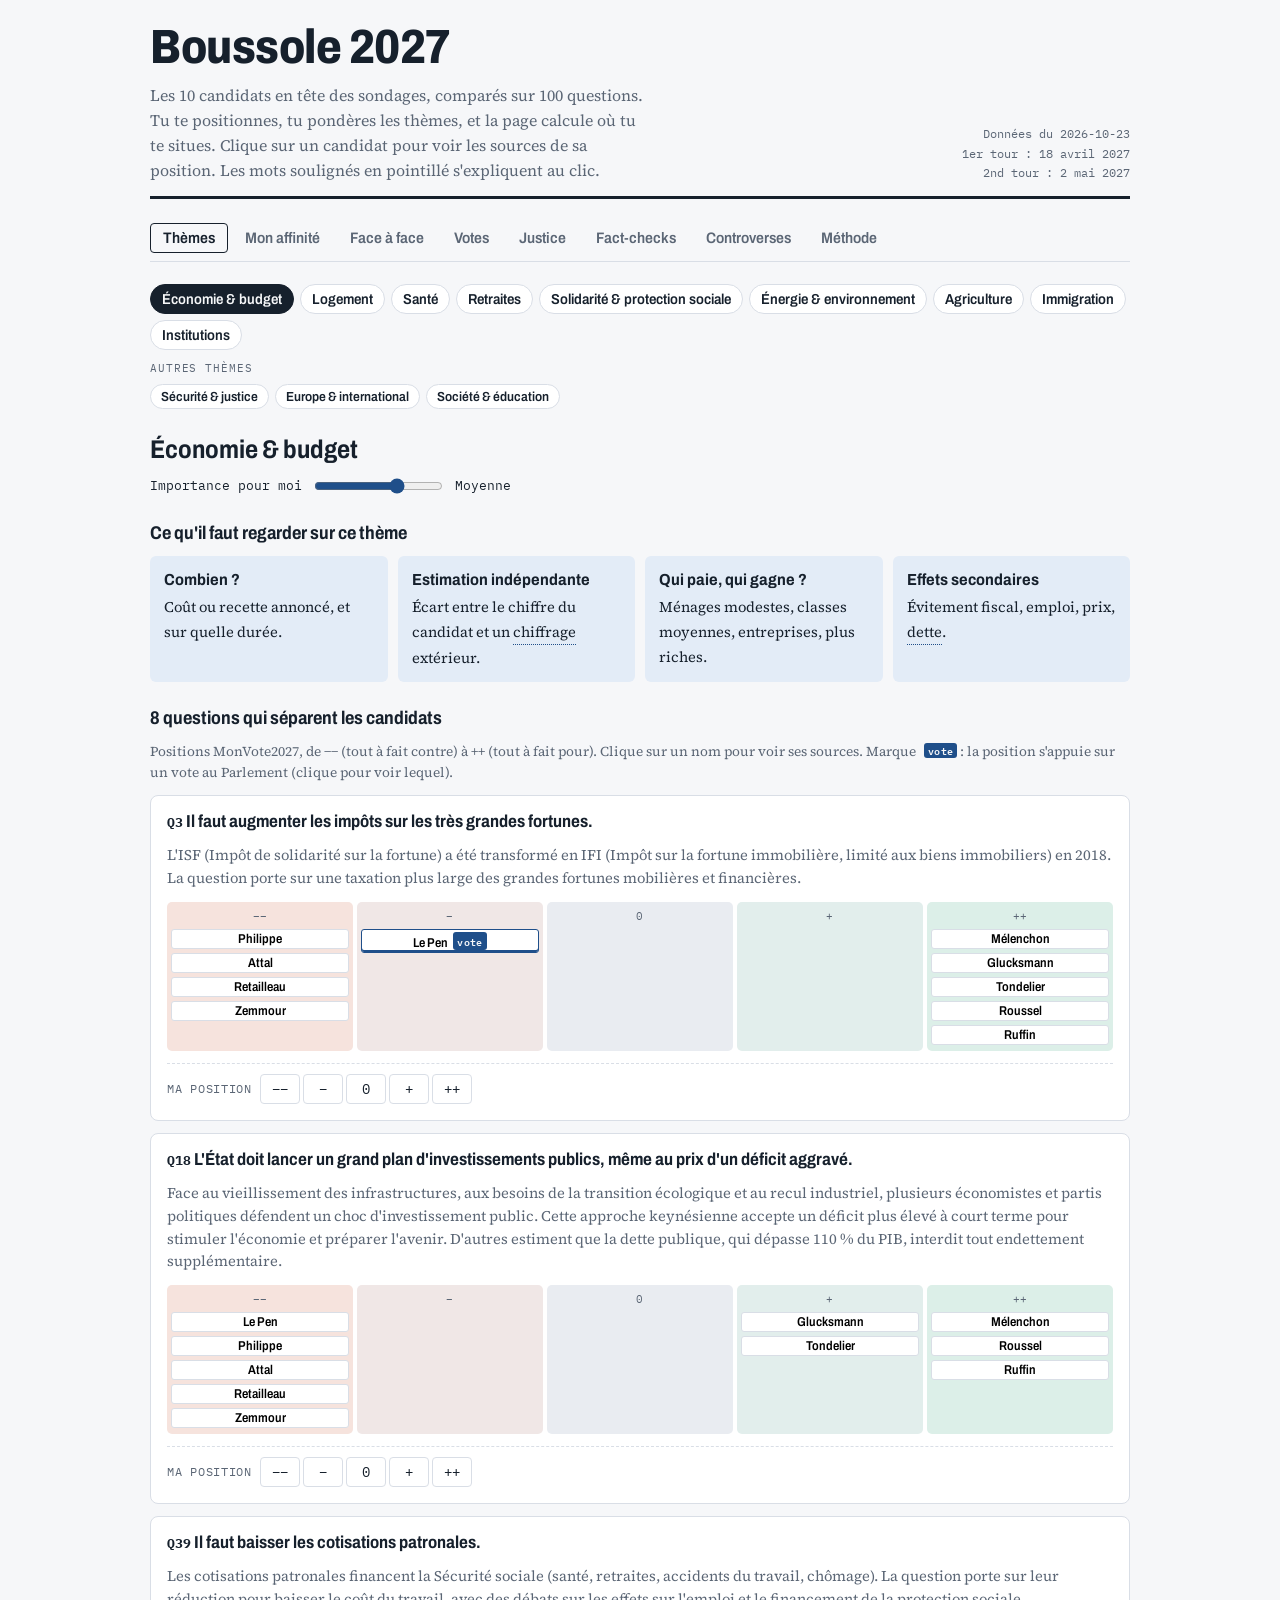
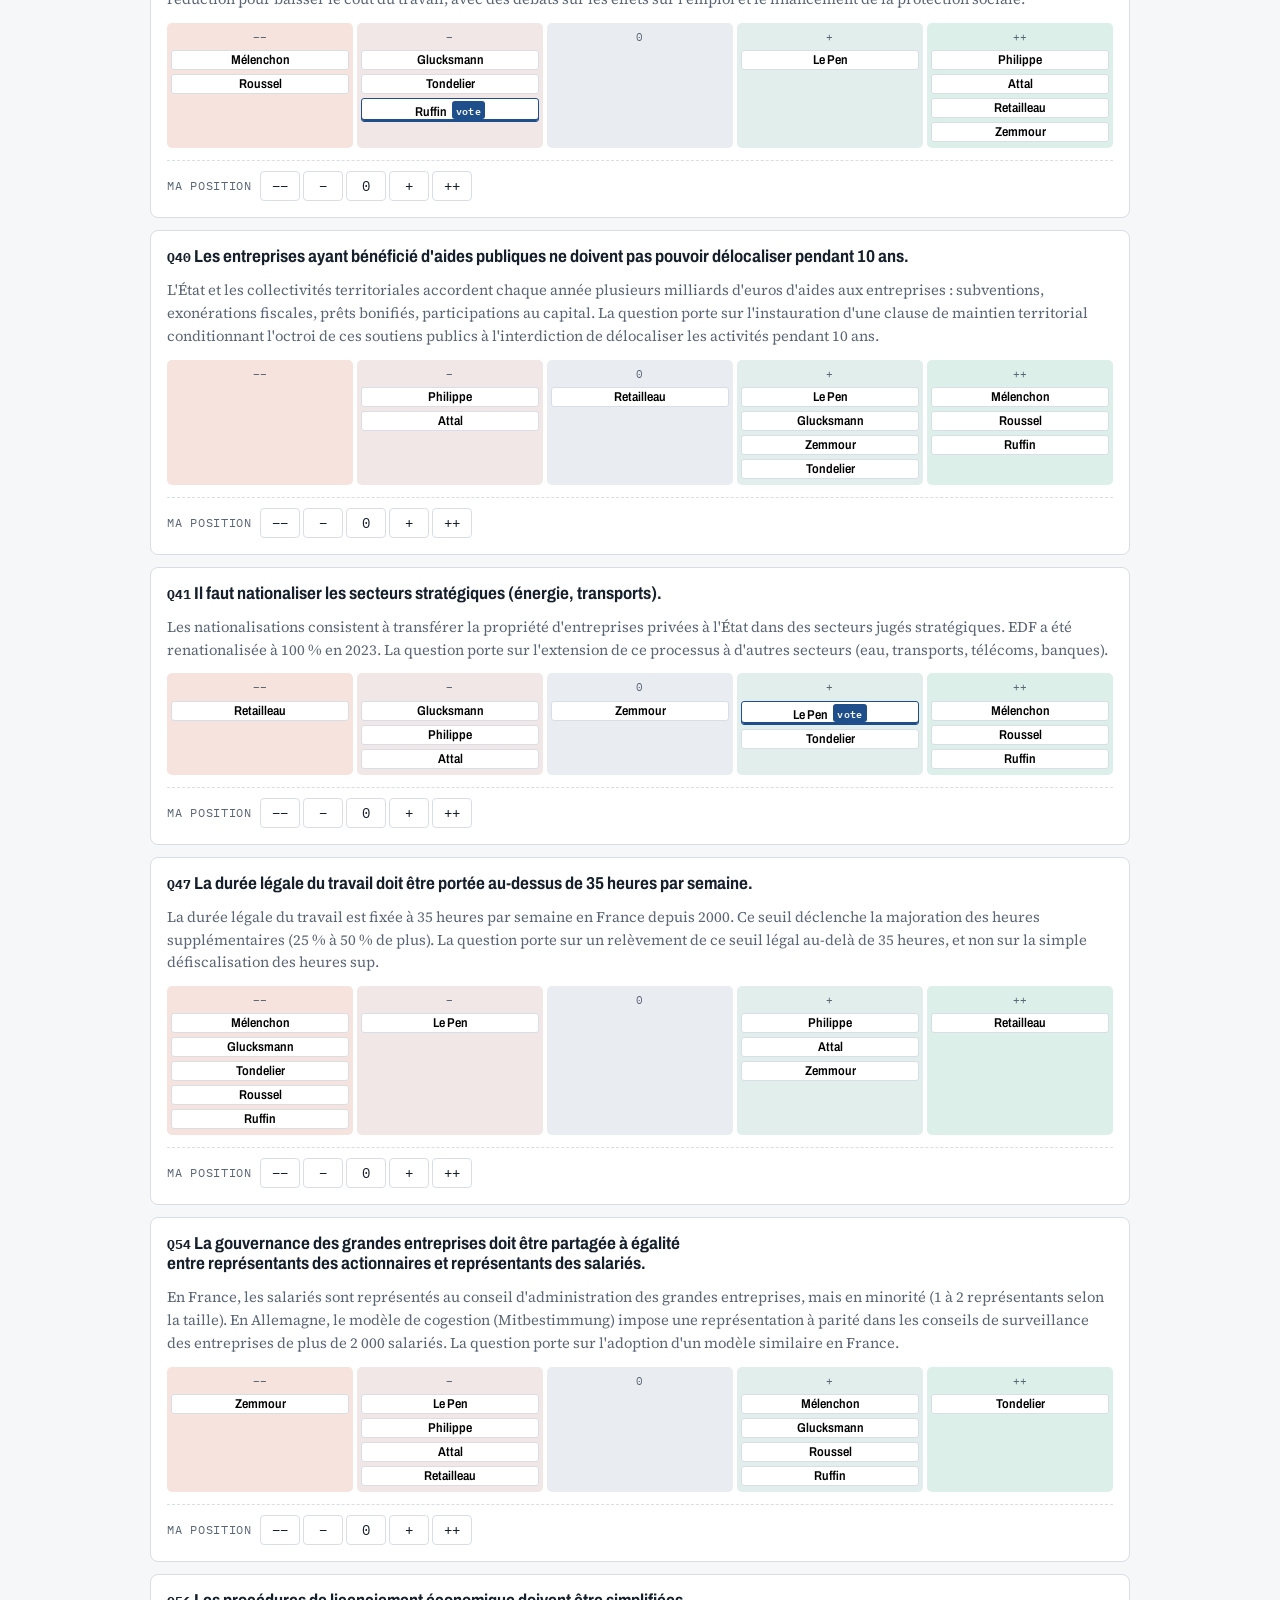
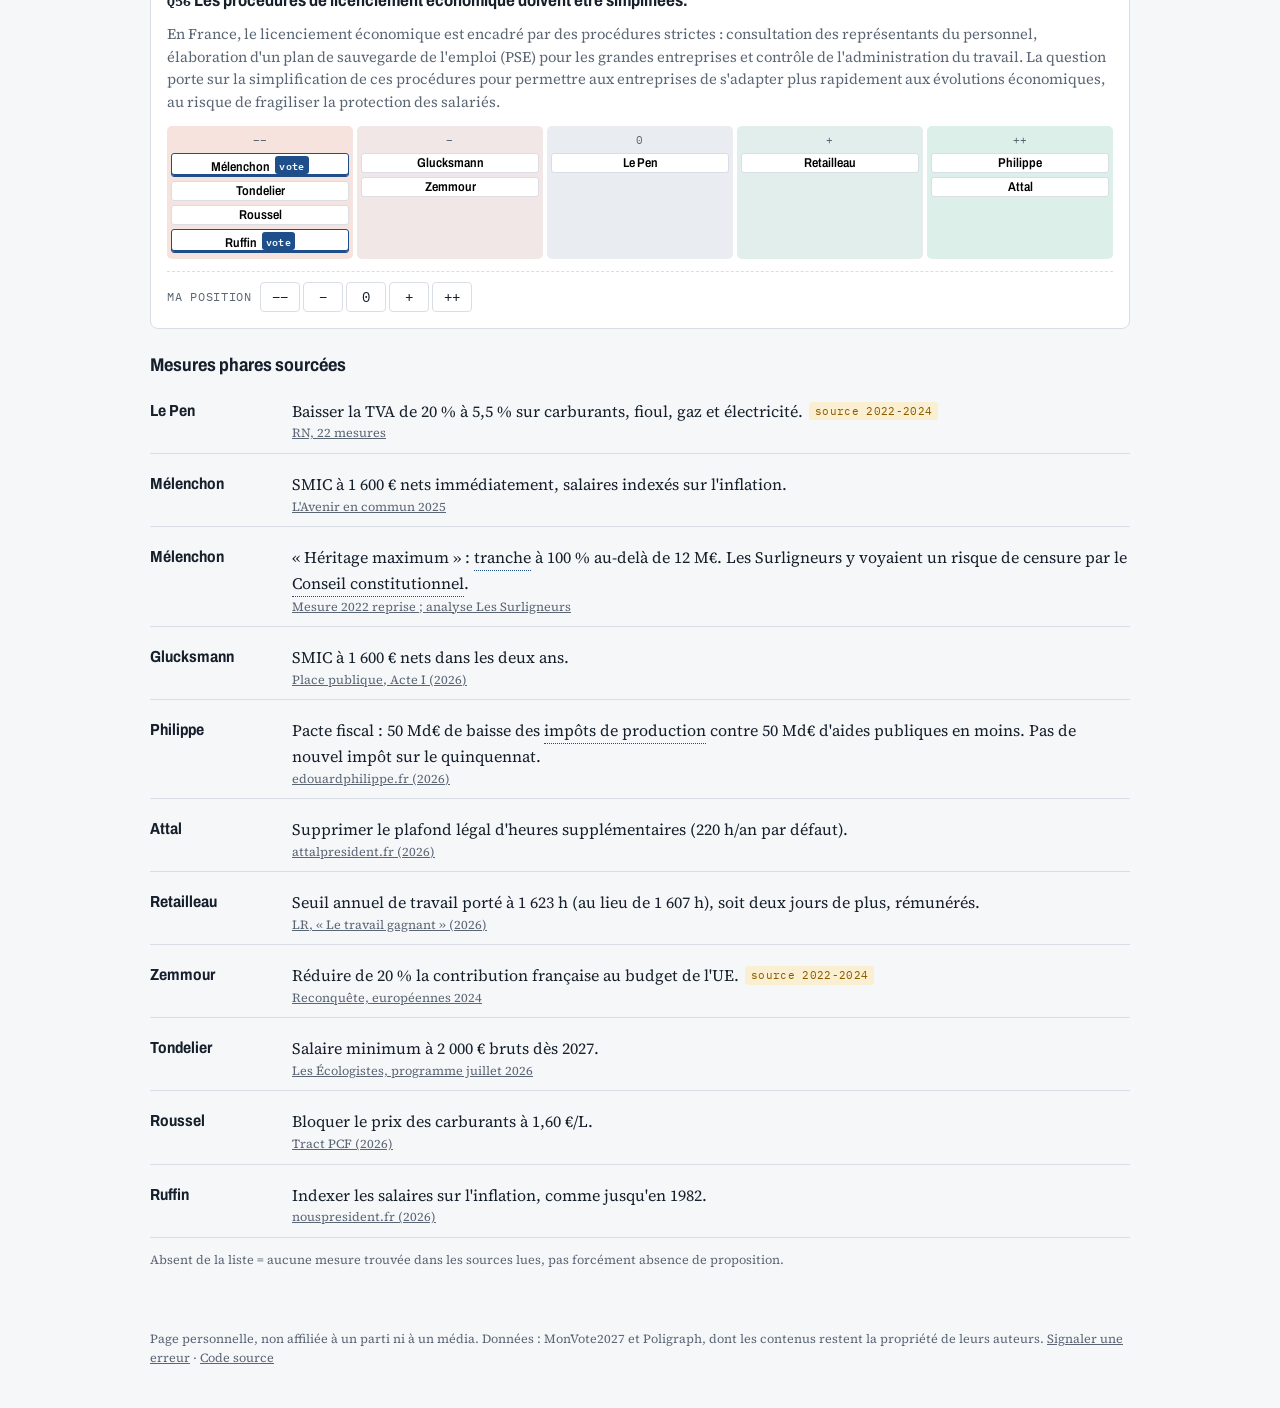
==== docs/index.html @ 997fab90 "Justice : toutes les fiches candidats fermées à l'ouverture" ====
<!doctype html>
<html lang="fr">
<head>
<meta charset="utf-8">
<meta name="viewport" content="width=device-width, initial-scale=1, viewport-fit=cover">
<meta name="robots" content="noindex, nofollow">
<meta name="description" content="Comparateur personnel de la présidentielle 2027 : positions sourcées, votes, affaires et fact-checks.">
<style>
:root{color-scheme:light;padding-top:env(safe-area-inset-top,0px);padding-bottom:env(safe-area-inset-bottom,0px)}
body{margin:0;font:14px/1.5 system-ui,-apple-system,"Segoe UI",Roboto,sans-serif}
img{max-width:100%}
[hidden]{display:none!important}
</style>
<title>Boussole 2027</title>
<link rel="preconnect" href="https://fonts.googleapis.com">
<link rel="stylesheet" href="https://fonts.googleapis.com/css2?family=Archivo:wdth,wght@75..100,500..800&family=Source+Serif+4:opsz,wght@8..60,400;8..60,600&family=IBM+Plex+Mono:wght@400;500&display=swap">
<style>
/* Layout: registre civique — une colonne de lecture, onglets en tête, chaque question est une ligne de vote à 5 cases (−− à ++) */
:root{
  --bg:#f6f7f9; --surface:#ffffff; --ink:#16202c; --muted:#5b6675; --line:#d9dee6;
  --accent:#1f4f8a; --accent-soft:#e3ecf7;
  --neg:#a8432f; --neg-soft:#f6e3dd; --pos:#2c6e5a; --pos-soft:#dcefe8; --mid:#e9ecf1;
  --warn:#8a5a00; --warn-soft:#fbefd2;
  --f-display:"Archivo","Arial Narrow",system-ui,sans-serif;
  --f-body:"Source Serif 4",Georgia,serif;
  --f-mono:"IBM Plex Mono",ui-monospace,Menlo,monospace;
}
@media (prefers-color-scheme: dark){:root:not([data-theme="light"]){
  --bg:#0f141b; --surface:#171e28; --ink:#e7ecf2; --muted:#9aa6b5; --line:#2a3442;
  --accent:#7fb0ec; --accent-soft:#1c2c42;
  --neg:#e08a74; --neg-soft:#3a221c; --pos:#7cc7ad; --pos-soft:#17302a; --mid:#222b37;
  --warn:#e5b65a; --warn-soft:#352a12; color-scheme:dark}}
:root[data-theme="dark"]{
  --bg:#0f141b; --surface:#171e28; --ink:#e7ecf2; --muted:#9aa6b5; --line:#2a3442;
  --accent:#7fb0ec; --accent-soft:#1c2c42;
  --neg:#e08a74; --neg-soft:#3a221c; --pos:#7cc7ad; --pos-soft:#17302a; --mid:#222b37;
  --warn:#e5b65a; --warn-soft:#352a12; color-scheme:dark}
body{background:var(--bg);color:var(--ink);font-family:var(--f-body);font-size:16px;line-height:1.55}
.wrap{max-width:980px;margin:0 auto;padding-left:max(16px,env(safe-area-inset-left,0px));padding-right:max(16px,env(safe-area-inset-right,0px));padding-block:20px 60px}
h1,h2,h3,h4{font-family:var(--f-display);font-stretch:85%;text-wrap:balance;margin:0;line-height:1.15}
h1{font-size:clamp(2rem,6vw,3rem);font-weight:800;letter-spacing:-.01em}
h2{font-size:1.6rem;font-weight:700}
h3{font-size:1.15rem;font-weight:700}
p{margin:0}
.mono{font-family:var(--f-mono);font-size:.82rem}
.lede{color:var(--muted);max-width:62ch;margin-top:8px}
header.top{display:flex;flex-wrap:wrap;justify-content:space-between;gap:16px;align-items:end;border-bottom:3px solid var(--ink);padding-bottom:14px}
.stamp{font-family:var(--f-mono);font-size:.78rem;color:var(--muted);text-align:right}
nav.tabs{display:flex;gap:4px;flex-wrap:wrap;margin:16px 0 22px;position:sticky;top:env(safe-area-inset-top,0px);background:var(--bg);padding-block:8px;z-index:5;border-bottom:1px solid var(--line)}
body::before{content:"";position:fixed;inset:0 0 auto;height:env(safe-area-inset-top,0px);z-index:10;background:var(--bg)}
nav.tabs button{font-family:var(--f-display);font-stretch:90%;font-weight:600;font-size:.95rem;border:1px solid transparent;background:none;color:var(--muted);padding:6px 12px;border-radius:4px;cursor:pointer}
nav.tabs button[aria-selected="true"]{color:var(--ink);border-color:var(--ink)}
button:focus-visible,.term:focus-visible{outline:2px solid var(--accent);outline-offset:2px}
.chips{display:flex;flex-wrap:wrap;gap:6px}
.chip{font-family:var(--f-display);font-stretch:90%;font-weight:600;font-size:.9rem;border:1px solid var(--line);background:var(--surface);color:var(--ink);padding:6px 11px;border-radius:999px;cursor:pointer}
.chip[aria-pressed="true"]{background:var(--ink);color:var(--bg);border-color:var(--ink)}
section.view{display:grid;gap:26px}
.block{display:grid;gap:12px}
.lookfor{display:grid;grid-template-columns:repeat(auto-fit,minmax(200px,1fr));gap:10px}
.lookfor div{background:var(--accent-soft);padding:12px 14px;border-radius:6px}
.lookfor b{font-family:var(--f-display);font-stretch:90%;display:block;margin-bottom:2px}
.lookfor span{font-size:.92rem;color:var(--ink)}
.q{background:var(--surface);border:1px solid var(--line);border-radius:8px;padding:16px;display:grid;gap:12px}
.q h4{font-size:1.08rem;font-weight:700}
.q .ctx{font-size:.92rem;color:var(--muted)}
.scale{display:grid;grid-template-columns:repeat(5,minmax(0,1fr));gap:4px}
.col{display:grid;align-content:start;gap:4px;padding:6px 4px;border-radius:5px;min-height:40px}
.col.c-2{background:var(--neg-soft)}.col.c-1{background:color-mix(in srgb,var(--neg-soft) 55%,var(--mid))}
.col.c0{background:var(--mid)}.col.c1{background:color-mix(in srgb,var(--pos-soft) 55%,var(--mid))}.col.c2{background:var(--pos-soft)}
.col .lab{font-family:var(--f-mono);font-size:.7rem;color:var(--muted);text-align:center;letter-spacing:.04em}
.cand{font-family:var(--f-display);font-stretch:85%;font-weight:600;font-size:.8rem;background:var(--surface);border:1px solid var(--line);border-radius:3px;padding:2px 4px;text-align:center;overflow-wrap:anywhere}
.mine{display:flex;flex-wrap:wrap;align-items:center;gap:8px;border-top:1px dashed var(--line);padding-top:10px}
.mine .lbl{font-family:var(--f-mono);font-size:.75rem;color:var(--muted);text-transform:uppercase;letter-spacing:.06em}
.vote{display:flex;gap:3px}
.vote button{font-family:var(--f-mono);font-size:.85rem;min-width:40px;padding:5px 6px;border:1px solid var(--line);background:var(--surface);color:var(--ink);border-radius:4px;cursor:pointer}
.vote button[aria-pressed="true"]{background:var(--accent);color:var(--bg);border-color:var(--accent)}
.src{font-size:.78rem;color:var(--muted)}
.src a{color:var(--muted)}
a{color:var(--accent)}
.measures{display:grid;gap:8px}
.m{display:grid;grid-template-columns:minmax(0,130px) minmax(0,1fr);gap:12px;padding:10px 0;border-bottom:1px solid var(--line)}
.m .who{font-family:var(--f-display);font-stretch:85%;font-weight:700}
.m .what{min-width:0}
.tag{display:inline-block;font-family:var(--f-mono);font-size:.68rem;padding:1px 6px;border-radius:3px;margin-left:6px;vertical-align:2px;letter-spacing:.03em}
.tag.old{background:var(--warn-soft);color:var(--warn)}
.tag.thin{background:var(--neg-soft);color:var(--neg)}
.tag.ok{background:var(--pos-soft);color:var(--pos)}
.na{color:var(--muted);font-style:italic}
.weight{display:flex;align-items:center;gap:10px;flex-wrap:wrap}
.weight input{accent-color:var(--accent)}
.term{font:inherit;color:inherit;background:none;border:0;padding:0;border-bottom:1.5px dotted var(--accent);cursor:help}
.note{background:var(--warn-soft);border-left:3px solid var(--warn);padding:10px 14px;border-radius:0 6px 6px 0;font-size:.94rem}
.card{background:var(--surface);border:1px solid var(--line);border-radius:8px;padding:16px;display:grid;gap:10px}
.levels{display:grid;gap:10px}
.lvl{display:grid;grid-template-columns:minmax(0,150px) minmax(0,1fr);gap:12px;align-items:start}
.lvl .badge{font-family:var(--f-mono);font-size:.72rem;padding:4px 8px;border-radius:4px;text-transform:uppercase;letter-spacing:.05em}
.b-fait{background:var(--pos-soft);color:var(--pos)}.b-alleg{background:var(--warn-soft);color:var(--warn)}.b-q{background:var(--neg-soft);color:var(--neg)}
table{border-collapse:collapse;width:100%;font-size:.92rem}
.tbl{overflow-x:auto}
th,td{text-align:left;padding:7px 10px;border-bottom:1px solid var(--line);vertical-align:top}
th{font-family:var(--f-display);font-stretch:90%;font-weight:700}
td.n{font-family:var(--f-mono);font-variant-numeric:tabular-nums}
.bars{display:grid;gap:8px}
.bar{display:grid;grid-template-columns:minmax(0,110px) minmax(0,1fr) 52px;gap:10px;align-items:center}
.bar .track{height:14px;background:var(--mid);border-radius:3px;overflow:hidden}
.bar .fill{height:100%;background:var(--accent)}
.bar .v{font-family:var(--f-mono);font-variant-numeric:tabular-nums;text-align:right}
textarea{width:100%;min-height:80px;font-family:var(--f-mono);font-size:.78rem;background:var(--surface);color:var(--ink);border:1px solid var(--line);border-radius:6px;padding:8px;box-sizing:border-box}
.btn{font-family:var(--f-display);font-stretch:90%;font-weight:600;background:var(--ink);color:var(--bg);border:0;padding:8px 14px;border-radius:5px;cursor:pointer}
.btn.ghost{background:none;color:var(--ink);border:1px solid var(--line)}
#pop{position:fixed;z-index:20;left:max(16px,env(safe-area-inset-left,0px));right:max(16px,env(safe-area-inset-right,0px));bottom:calc(16px + env(safe-area-inset-bottom,0px));max-width:560px;margin:0 auto;background:var(--surface);border:1px solid var(--ink);border-radius:10px;padding:16px 18px;box-shadow:0 10px 30px rgba(0,0,0,.18)}
#pop h4{font-size:1.1rem;margin-bottom:6px}
#pop .why{margin-top:8px;font-size:.92rem;color:var(--muted)}
#pop .x{position:absolute;top:8px;right:10px;background:none;border:0;font-size:1.3rem;color:var(--muted);cursor:pointer}
.legend{display:flex;flex-wrap:wrap;gap:12px;font-size:.85rem;color:var(--muted)}
@media (max-width:560px){.m,.lvl{grid-template-columns:1fr;gap:4px}.cand{font-size:.72rem}.vote button{min-width:34px}}
@media (prefers-reduced-motion:reduce){*{transition:none!important}}
</style>
<style>
.cand{cursor:pointer}
.cand.voted{border-color:var(--accent);box-shadow:inset 0 -2px 0 var(--accent)}
.cand[aria-pressed="true"]{background:var(--ink);color:var(--bg);border-color:var(--ink)}
.srcpanel{border-top:1px solid var(--line);padding-top:10px;display:grid;gap:10px}
.srcpanel h5{font-family:var(--f-display);font-stretch:90%;font-size:1rem;margin:0}
.srcitem{display:grid;gap:3px;font-size:.92rem}
.srcitem .meta{font-family:var(--f-mono);font-size:.72rem;color:var(--muted)}
.srcitem .cit{color:var(--ink)}
.badge-type{font-family:var(--f-mono);font-size:.68rem;padding:1px 6px;border-radius:3px;background:var(--mid);color:var(--ink);margin-right:6px}
.badge-type.vote{background:var(--accent);color:var(--bg)}
.chips.sub{margin-top:-6px}
.chips.sub .chip{font-size:.8rem;padding:4px 9px}
.sep{color:var(--muted);font-family:var(--f-mono);font-size:.72rem;align-self:center;padding:0 4px;text-transform:uppercase;letter-spacing:.06em}
.aff{display:grid;gap:6px;padding:12px 0;border-bottom:1px solid var(--line)}
.aff .row{display:flex;flex-wrap:wrap;gap:6px;align-items:center}
.st{font-family:var(--f-mono);font-size:.7rem;padding:2px 7px;border-radius:3px;text-transform:uppercase;letter-spacing:.04em}
.st.def{background:var(--neg-soft);color:var(--neg)}.st.nondef{background:var(--warn-soft);color:var(--warn)}
.st.cours{background:var(--mid);color:var(--ink)}.st.relaxe{background:var(--pos-soft);color:var(--pos)}
.fam{font-family:var(--f-mono);font-size:.7rem;color:var(--muted)}
.ccard{background:var(--surface);border:1px solid var(--line);border-radius:8px;padding:14px 16px}
.ccard>summary{cursor:pointer;display:flex;flex-wrap:wrap;justify-content:space-between;gap:8px;align-items:baseline;list-style:none}
.ccard>summary::-webkit-details-marker{display:none}
.ccard>summary h3{font-size:1.1rem}
.counts{font-family:var(--f-mono);font-size:.75rem;color:var(--muted)}
.stack{display:flex;height:16px;border-radius:3px;overflow:hidden;background:var(--mid)}
.stack span{height:100%}
.v-TRUE{background:var(--pos)}.v-MOSTLY_TRUE{background:color-mix(in srgb,var(--pos) 55%,var(--surface))}
.v-HALF_TRUE{background:var(--line)}.v-MISLEADING,.v-OUT_OF_CONTEXT{background:var(--warn)}
.v-MOSTLY_FALSE{background:color-mix(in srgb,var(--neg) 55%,var(--surface))}.v-FALSE{background:var(--neg)}
.v-UNVERIFIABLE{background:repeating-linear-gradient(45deg,var(--mid),var(--mid) 3px,var(--line) 3px,var(--line) 6px)}
.fcrow{display:grid;grid-template-columns:minmax(0,110px) minmax(0,1fr) 40px;gap:10px;align-items:center}
.sw{display:inline-block;width:10px;height:10px;border-radius:2px;margin-right:4px;vertical-align:-1px}
.fclist{display:grid;gap:6px;font-size:.9rem}
select{font:inherit;background:var(--surface);color:var(--ink);border:1px solid var(--line);border-radius:5px;padding:5px 8px}
.loading{color:var(--muted);font-family:var(--f-mono);font-size:.85rem}
.vrow{display:grid;grid-template-columns:minmax(0,1fr);gap:4px;padding:10px 0;border-bottom:1px solid var(--line)}
.posb{font-family:var(--f-mono);font-size:.72rem;padding:1px 6px;border-radius:3px}
.posb.p2,.posb.p1{background:var(--pos-soft);color:var(--pos)}.posb.p0{background:var(--mid);color:var(--ink)}
.posb.m1,.posb.m2{background:var(--neg-soft);color:var(--neg)}
.themepick{display:grid;gap:10px}
.chipgrp{display:grid;gap:6px}
.grplab{font-family:var(--f-mono);font-size:.7rem;color:var(--muted);text-transform:uppercase;letter-spacing:.08em}
.chipgrp .chip{font-size:.82rem;padding:4px 10px}
.filters{display:flex;flex-wrap:wrap;gap:10px 14px;align-items:end}
.fctl{display:grid;gap:4px;min-width:0}
.fctl select{max-width:100%}
.seg{display:inline-flex;border:1px solid var(--line);border-radius:6px;overflow:hidden}
.seg button{font-family:var(--f-display);font-stretch:90%;font-weight:600;font-size:.85rem;border:0;background:var(--surface);color:var(--muted);padding:6px 11px;cursor:pointer}
.seg button+button{border-left:1px solid var(--line)}
.seg button[aria-pressed="true"]{background:var(--ink);color:var(--bg)}
.rowbtn{all:unset;box-sizing:border-box;cursor:pointer;border-radius:4px;padding:3px 4px;width:100%}
.rowbtn.fcrow{display:grid;grid-template-columns:minmax(0,110px) minmax(0,1fr) 40px;gap:10px;align-items:center}
.rowbtn:hover{background:var(--mid)}
.rowbtn[aria-pressed="true"]{background:var(--accent-soft);outline:1px solid var(--accent)}
.rowbtn:focus-visible{outline:2px solid var(--accent)}
.fcrow.few{opacity:.45}
.vk-pour{background:var(--pos)}.vk-neutre{background:var(--line)}.vk-contre{background:var(--neg)}
.vf-vrai{background:var(--pos)}.vf-nuance{background:var(--warn)}.vf-faux{background:var(--neg)}
.vf-inv{background:repeating-linear-gradient(45deg,var(--mid),var(--mid) 3px,var(--line) 3px,var(--line) 6px)}
.legbtn{all:unset;cursor:pointer;padding:2px 6px;border-radius:4px;font-size:.85rem;color:var(--muted)}
.legbtn[aria-pressed="true"]{background:var(--accent-soft);color:var(--ink);outline:1px solid var(--accent)}
.legbtn:focus-visible{outline:2px solid var(--accent)}
.cand.faded{opacity:.4;cursor:default}
span.cand{cursor:default}
.ychart{display:flex;align-items:stretch;gap:4px;height:150px;padding-top:16px;border-bottom:1px solid var(--line);overflow-x:auto}
.ycol{all:unset;position:relative;flex:1 0 26px;display:flex;flex-direction:column;justify-content:flex-end;cursor:pointer;padding-bottom:18px}
.ycol:focus-visible{outline:2px solid var(--accent)}
.ybar{display:flex;flex-direction:column-reverse;border-radius:3px 3px 0 0;overflow:hidden;min-height:0}
.ybar span{display:block;min-height:2px}
.ycol[aria-pressed="true"] .ybar{outline:2px solid var(--accent);outline-offset:1px}
.ylab{position:absolute;bottom:0;left:0;right:0;text-align:center;font-family:var(--f-mono);font-size:.68rem;color:var(--muted)}
.yn{text-align:center;font-family:var(--f-mono);font-size:.66rem;color:var(--muted);line-height:1.2;min-height:1.2em}
ul.lim{margin:0;padding-left:18px;display:grid;gap:6px}
details>summary.src{cursor:pointer;margin-top:4px}
.stackv{display:grid;gap:26px}
#votes-ep{border-top:3px solid var(--ink);padding-top:22px}
.eppos{display:flex;flex-wrap:wrap;gap:6px 14px;font-size:.9rem}
.eppos.small{font-size:.82rem;margin-top:6px}
.vrow .row{display:flex;flex-wrap:wrap;gap:6px;align-items:center}
.agree{font-size:1.05rem}.agree b{font-family:var(--f-display);font-size:1.5rem}
input[type="search"]{font:inherit;background:var(--surface);color:var(--ink);border:1px solid var(--line);border-radius:5px;padding:5px 8px;min-width:0;max-width:100%}
table.mx{width:auto;border-collapse:separate;border-spacing:2px;font-family:var(--f-mono);font-size:.78rem;font-variant-numeric:tabular-nums}
table.mx th{font-family:var(--f-mono);font-weight:500;font-size:.72rem;color:var(--muted);padding:4px 6px;white-space:nowrap}
table.mx td{text-align:center;min-width:40px;padding:7px 4px;border-radius:3px;border:0;color:var(--ink)}
table.mx td.mx-self{background:var(--mid);color:var(--muted)}
.sujrow .stack{min-width:4px}
.sentence{font-size:1rem;line-height:1.5}
.proof{border-left:2px solid var(--accent);padding-left:10px;display:grid;gap:3px;font-size:.88rem}
.toc{display:flex;flex-wrap:wrap;gap:6px 16px;font-family:var(--f-display);font-stretch:90%;font-weight:600}
.chip[disabled]{opacity:.4;cursor:default}
#dit-vote{border-color:var(--accent)}
#votes-an,#votes-ep,#dit-vote{scroll-margin-top:70px}
.jbars{display:grid;gap:6px;margin:10px 0}
.jbar{all:unset;box-sizing:border-box;display:grid;grid-template-columns:minmax(0,92px) minmax(0,1fr) 28px;gap:10px;align-items:center;cursor:pointer;padding:3px 4px;border-radius:4px;width:100%}
.jbar:hover{background:var(--mid)}.jbar:focus-visible{outline:2px solid var(--accent)}
.jn{font-size:.8rem;white-space:nowrap;overflow:hidden;text-overflow:ellipsis}
.jtrack{display:flex;height:22px;border-radius:3px;overflow:hidden;background:var(--mid)}
.js{display:flex;align-items:center;justify-content:center;font-family:var(--f-mono);font-size:.7rem;color:#fff;min-width:14px}
.js-def{background:var(--neg)}.js-nondef{background:var(--warn)}.js-cours{background:color-mix(in srgb,var(--ink) 45%,var(--surface))}.js-relaxe{background:var(--pos)}
.jzero{font-family:var(--f-mono);font-size:.7rem;color:var(--muted);align-self:center;padding-left:8px}
.jd{display:inline-block;width:12px;height:12px;border-radius:50%;margin:1px;vertical-align:-2px}
.jgrid{border-collapse:collapse;font-size:.82rem}
.jgrid th,.jgrid td{border-bottom:1px solid var(--line);padding:4px 6px;text-align:left}
.jgrid td{text-align:center;min-width:34px}
.jfam{font-family:var(--f-mono);font-size:.66rem;text-transform:uppercase;letter-spacing:.06em;color:var(--muted);border-left:1px solid var(--line)}
.jcat{vertical-align:bottom;font-weight:500;font-size:.74rem;line-height:1.2;max-width:84px;min-width:60px;text-align:center!important}
.jgrid tbody th,.jgrid thead th:first-child{position:sticky;left:0;background:var(--bg);z-index:1}
.linkbtn{all:unset;cursor:pointer;font-weight:600;text-decoration:underline dotted}.linkbtn:focus-visible{outline:2px solid var(--accent)}
.ccard{scroll-margin-top:12px}
.pswitch{display:flex;flex-wrap:wrap;gap:10px 14px;align-items:end;margin:4px 0}
.pbars{display:grid;gap:6px}
.pbar{all:unset;box-sizing:border-box;display:grid;grid-template-columns:minmax(0,150px) minmax(0,1fr) 44px;gap:10px;align-items:center;cursor:pointer;padding:4px;border-radius:4px;width:100%}
.pbar:hover{background:var(--mid)}.pbar:focus-visible{outline:2px solid var(--accent)}
.pn{font-weight:600;font-size:.9rem}.pn .fam{font-weight:400;display:block}
.ptrack{height:18px;background:var(--mid);border-radius:3px;overflow:hidden}.pfill{display:block;height:100%;background:var(--accent)}
#p-qui,#p-cmp{scroll-margin-top:12px}
@media (max-width:480px){.pbar{grid-template-columns:minmax(0,104px) minmax(0,1fr) 40px}}
.dhead .agree{margin:.3em 0}
.dwho{display:flex;gap:16px;flex-wrap:wrap;font-weight:600}
.dstack{display:flex;height:12px;border-radius:3px;overflow:hidden;background:var(--mid);min-width:60px}
.dhead .dstack{height:16px;margin:8px 0 6px}
.ds-opp{background:var(--neg)}.ds-ecart{background:color-mix(in srgb,var(--ink) 30%,var(--surface))}.ds-acc{background:var(--pos)}
.dsw{display:inline-block;width:10px;height:10px;border-radius:2px;vertical-align:-1px;margin-right:3px}
.dcards{display:grid;gap:8px}
.dcard{background:var(--surface);border:1px solid var(--line);border-radius:8px}
.dcard>summary{list-style:none;cursor:pointer;display:grid;grid-template-columns:minmax(0,1fr) 44px;grid-template-areas:"n v" "s s" "c c";gap:6px 10px;align-items:center;padding:12px 14px}
.dcard>summary::-webkit-details-marker{display:none}
.dcard>summary:focus-visible{outline:2px solid var(--accent);border-radius:8px}
.dname{grid-area:n;font-weight:600}.dname::before{content:"▸ ";color:var(--muted)}.dcard[open] .dname::before{content:"▾ "}
.dbar{grid-area:b;height:10px;background:var(--mid);border-radius:3px;overflow:hidden}.dfill{display:block;height:100%;background:var(--accent)}
.dcard>summary .v{grid-area:v;font-family:var(--f-mono);font-size:.85rem;text-align:right}
.dcard>summary .dstack{grid-area:s;height:12px}.t-acc{color:var(--pos);font-weight:600}
.dcount{grid-area:c;font-size:.74rem;color:var(--muted)}.t-opp{color:var(--neg);font-weight:600}
@media (min-width:720px){.dcard>summary{grid-template-columns:minmax(0,200px) minmax(0,1fr) 46px minmax(0,250px);grid-template-areas:"n s v c"}.dcount{text-align:right}}
.dgrp{padding:0 14px 10px}
.dgh{font-family:var(--f-mono);font-size:.72rem;text-transform:uppercase;letter-spacing:.06em;padding:4px 8px;border-radius:4px;margin:8px 0 4px;display:inline-block}
.dgh-opp{background:var(--neg-soft);color:var(--neg)}.dgh-ecart{background:var(--mid);color:var(--ink)}.dgh-acc{background:var(--pos-soft);color:var(--pos)}
.dq{display:grid;grid-template-columns:minmax(0,1fr);gap:6px;padding:8px 0 8px 10px;border-left:3px solid var(--line);margin:4px 0}
.dq-opp{border-left-color:var(--neg)}.dq-acc{border-left-color:var(--pos)}
.dq-t{font-size:.92rem}
@media (min-width:720px){.dq{grid-template-columns:minmax(0,1fr) 220px;align-items:center}}
.dsc{position:relative;height:30px;margin:0 8px}
.dsc-line{position:absolute;left:0;right:0;top:9px;height:2px;background:var(--line)}
.dsc-tick{position:absolute;top:5px;width:1px;height:10px;background:var(--line)}
.dsc-gap{position:absolute;top:8px;height:4px;background:color-mix(in srgb,var(--neg) 55%,transparent);border-radius:2px}
.dq-acc .dsc-gap{background:color-mix(in srgb,var(--pos) 55%,transparent)}
.dsc-dot{position:absolute;top:3px;width:14px;height:14px;margin-left:-7px;border-radius:50%;border:2px solid var(--surface)}
.dsc-dot.da{background:var(--accent)}.dsc-dot.db{background:#d9631e}
.dsc-dot.same.da{margin-left:-11px}.dsc-dot.same.db{margin-left:-3px}
.dsc-dot.inl{position:static;display:inline-block;margin:0 2px 0 0;vertical-align:-2px;width:12px;height:12px}
.dsc-l,.dsc-r{position:absolute;top:18px;font-family:var(--f-mono);font-size:.62rem;color:var(--muted)}.dsc-l{left:-6px}.dsc-r{right:-6px}
.vmark{display:inline-block;margin-left:5px;font-family:var(--f-mono);font-size:.6rem;font-weight:600;letter-spacing:.03em;padding:0 4px;border-radius:3px;background:var(--accent);color:var(--bg);vertical-align:1px}
.subnav{display:flex;gap:0;border:1px solid var(--line);border-radius:8px;overflow:hidden;margin:6px 0 14px;position:sticky;top:0;z-index:5;background:var(--surface)}
.subnav button{flex:1;font-family:var(--f-display);font-stretch:90%;font-weight:600;font-size:.95rem;border:0;background:var(--surface);color:var(--muted);padding:10px 8px;cursor:pointer}
.subnav button+button{border-left:1px solid var(--line)}
.subnav button[aria-selected="true"]{background:var(--ink);color:var(--bg)}
.pdcard>summary{grid-template-columns:minmax(0,1fr);grid-template-areas:"n" "c"}
@media (min-width:720px){.pdcard>summary{grid-template-columns:minmax(0,1fr) auto;grid-template-areas:"n c"}}
.pvrow{display:grid;gap:4px;padding:8px 0;border-bottom:1px solid var(--line)}.pvt{font-size:.9rem}
.card h4{margin:14px 0 4px}
.dvcards{display:grid;gap:14px}
.dvcard{background:var(--surface);border:1px solid var(--line);border-radius:8px;padding:14px 16px}
.dv-top{display:flex;flex-wrap:wrap;gap:8px;align-items:center}
.dvcard h3{font-size:1.1rem;margin:8px 0 10px}
.dv-grid{display:grid;grid-template-columns:minmax(0,1fr);gap:10px}
@media (min-width:720px){.dv-grid{grid-template-columns:minmax(0,1fr) minmax(0,1fr)}}
.dv-side{border-left:3px solid var(--accent);padding:4px 0 4px 12px}
.dv-side+.dv-side{border-left-color:#d9631e}
.dv-lab{font-family:var(--f-mono);font-size:.72rem;text-transform:uppercase;letter-spacing:.08em;font-weight:600}
.dv-date{font-size:.75rem;color:var(--muted)}.dv-qui{font-weight:600;font-size:.92rem;margin-top:2px}
.dv-side p{margin:.4em 0}
.dv-nuance{font-size:.92rem;background:var(--mid);border-radius:6px;padding:8px 10px;margin:10px 0 4px}
</style>
</head>
<body>

<div class="wrap">
<header class="top">
  <div>
    <h1>Boussole 2027</h1>
    <p class="lede">Les 10 candidats en tête des sondages, comparés sur 100 questions. Tu te positionnes, tu pondères les thèmes, et la page calcule où tu te situes. Clique sur un candidat pour voir les sources de sa position. Les mots soulignés en pointillé s'expliquent au clic.</p>
  </div>
  <div class="stamp" id="stamp">1er tour : 18 avril 2027<br>2nd tour : 2 mai 2027</div>
</header>

<nav class="tabs" role="tablist">
  <button role="tab" data-v="themes" aria-selected="true">Thèmes</button>
  <button role="tab" data-v="affinite" aria-selected="false">Mon affinité</button>
  <button role="tab" data-v="duel" aria-selected="false">Face à face</button>
  <button role="tab" data-v="votes" aria-selected="false">Votes</button>
  <button role="tab" data-v="justice" aria-selected="false">Justice</button>
  <button role="tab" data-v="factchecks" aria-selected="false">Fact-checks</button>
  <button role="tab" data-v="controverses" aria-selected="false">Controverses</button>
  <button role="tab" data-v="methode" aria-selected="false">Méthode</button>
</nav>

<section class="view" id="v-themes"><p class="loading">Chargement des données…</p></section>
<section class="view" id="v-affinite" hidden></section>
<section class="view" id="v-duel" hidden></section>
<section class="view" id="v-votes" hidden><div class="stackv" id="votes-ep"></div></section>
<section class="view" id="v-justice" hidden></section>
<section class="view" id="v-factchecks" hidden></section>
<section class="view" id="v-controverses" hidden></section>
<section class="view" id="v-methode" hidden></section>
</div>

<div id="pop" hidden role="dialog" aria-live="polite"><button class="x" aria-label="Fermer">×</button><h4></h4><p class="def"></p><p class="why"></p></div>
<footer class="wrap src" style="padding-block:0 40px">
Page personnelle, non affiliée à un parti ni à un média. Données : MonVote2027 et Poligraph,
dont les contenus restent la propriété de leurs auteurs.
<a href="https://github.com/Tanguyrhd/boussole-2027/issues">Signaler une erreur</a> · <a href="https://github.com/Tanguyrhd/boussole-2027">Code source</a>
</footer>
<script>
const GLO={
 deficit:["Déficit public","Ce que l'État, la Sécu et les collectivités dépensent en plus de ce qu'ils encaissent sur une année. Il est exprimé en % du PIB.","Chaque année de déficit s'ajoute à la dette. Une mesure « non financée » creuse le déficit."],
 dette:["Dette publique","Le stock de tout ce que les administrations publiques ont emprunté et pas encore remboursé. Elle dépasse 110 % du PIB selon MonVote2027.","Plus elle est haute, plus les intérêts pèsent sur le budget et moins il reste de marge pour d'autres dépenses."],
 isf:["ISF / IFI","L'ISF taxait chaque année l'ensemble du patrimoine au-delà d'un seuil. Depuis 2018, il est remplacé par l'IFI, qui ne taxe que l'immobilier.","Rétablir l'ISF signifie taxer à nouveau les actions et placements financiers des plus riches."],
 succession:["Droits de succession","Impôt payé par les héritiers. En ligne directe : abattement de 100 000 € par enfant, puis barème progressif de 5 % à 45 % (45 % au-delà d'environ 1,8 M€).","Une tranche à 100 % au-delà d'un seuil revient à plafonner l'héritage, avec un risque de censure constitutionnelle pour « confiscation »."],
 tranche:["Tranche marginale","Le taux ne s'applique qu'à la partie du montant qui dépasse le seuil, pas au total.","Un taux de 100 % au-delà de 12 M€ ne prend pas « tout » l'héritage, seulement ce qui dépasse 12 M€."],
 cotis:["Cotisations patronales","Prélèvements payés par l'employeur sur les salaires. Ils financent la Sécu (santé, retraites, chômage…).","Les baisser réduit le coût du travail, mais il faut compenser le manque à gagner pour la Sécu (impôt, déficit ou baisse de prestations)."],
 prod:["Impôts de production","Taxes payées par les entreprises indépendamment de leurs bénéfices (CVAE, CFE, C3S, foncier…).","Ils pèsent sur l'industrie même quand elle ne gagne pas d'argent, d'où les propositions de baisse côté centre et droite."],
 smic:["SMIC","Salaire minimum légal. Environ 1 443 € nets par mois en 2026 selon MonVote2027.","Une forte hausse soutient le pouvoir d'achat des bas salaires. Le débat porte sur l'effet emploi et sur l'écrasement des salaires juste au-dessus."],
 ondam:["ONDAM","Objectif national de dépenses d'assurance maladie, voté chaque année avec le budget de la Sécu.","C'est le plafond annuel de dépenses de santé. Sortir certaines dépenses de l'ONDAM permet de planifier sur plusieurs années."],
 t2a:["Tarification à l'acte (T2A)","Les hôpitaux sont payés selon le nombre et le type d'actes réalisés, depuis le milieu des années 2000.","Critiquée parce qu'elle pousse au volume et pénalise les soins longs ou peu « rentables »."],
 secu100:["« 100 % Sécu »","Rembourser intégralement les soins prescrits par la Sécurité sociale et intégrer les mutuelles dans la Sécu.","Plus besoin de complémentaire, mais il faut financer la part aujourd'hui payée par les mutuelles (par des cotisations ou des impôts)."],
 ame:["AME","Aide médicale d'État : soins pour les étrangers en situation irrégulière, sous conditions de ressources et de résidence. Environ 1 Md€ par an selon MonVote2027.","Ses défenseurs parlent de santé publique (soigner tôt coûte moins cher). Ses opposants parlent d'appel d'air et de coût."],
 cedh:["CEDH","Convention européenne des droits de l'homme (1950), appliquée par la Cour de Strasbourg. Elle n'est pas liée à l'Union européenne.","Déroger à la CEDH pour expulser revient à sortir d'un cadre de garanties partagé par 46 pays. C'est juridiquement lourd et politiquement très clivant."],
 sol:["Droit du sol","Un enfant né en France de parents étrangers peut devenir français, sous conditions de résidence (généralement à la majorité).","Le supprimer touche à la définition de la nationalité et nécessiterait vraisemblablement une révision constitutionnelle."],
 oqtf:["OQTF","Obligation de quitter le territoire français : décision administrative d'éloignement. Son taux d'exécution est faible (environ 10-15 % selon MonVote2027).","Le débat ne porte pas seulement sur la loi, mais aussi sur l'exécution : laissez-passer consulaires, places en rétention, accords avec les pays d'origine."],
 regroup:["Regroupement familial","Permet à un étranger en situation régulière de faire venir son conjoint et ses enfants mineurs, sous conditions de ressources et de logement.","C'est un droit protégé en partie par la CEDH (vie familiale), ce qui limite ce qu'une loi nationale peut restreindre."],
 ric:["RIC","Référendum d'initiative citoyenne : un nombre défini de citoyens peut déclencher un vote populaire sans passer par le Parlement.","L'instaurer demande une révision de la Constitution."],
 prop:["Proportionnelle","Les sièges de députés sont attribués selon le pourcentage de voix, au lieu du scrutin majoritaire par circonscription.","Elle représente mieux la diversité des votes, mais rend les majorités absolues plus rares et les coalitions nécessaires."],
 rev:["Révision constitutionnelle","Article 89 : le texte doit être voté dans les mêmes termes par l'Assemblée et le Sénat, puis approuvé par référendum ou par le Congrès aux 3/5.","Beaucoup de promesses (immigration, RIC, institutions) en dépendent. Sans majorité dans les deux chambres, elles restent des promesses."],
 c493:["49.3","Article de la Constitution qui permet au gouvernement de faire adopter un texte sans vote, sauf si une motion de censure est votée à la majorité absolue.","C'est ainsi que la réforme des retraites de 2023 est passée."],
 censure:["Motion de censure","Vote des députés pour renverser le gouvernement. Elle doit réunir la majorité absolue des sièges ; seuls les « pour » sont comptés.","Ceux qui ne votent pas la censure laissent le gouvernement en place. C'est un vote très lisible pour juger une position."],
 repart:["Répartition","Les cotisations des actifs d'aujourd'hui paient directement les pensions des retraités d'aujourd'hui.","C'est le cœur du système français. Il dépend du ratio actifs / retraités, qui se dégrade avec le vieillissement."],
 capi:["Capitalisation","Chacun (ou un fonds collectif) épargne et place de l'argent pour financer sa propre retraite future.","Plus de rendement potentiel, mais exposition aux marchés financiers et moins de solidarité entre générations."],
 ppe:["PPE","Programmation pluriannuelle de l'énergie : le plan qui fixe la trajectoire de production (nucléaire, éolien, solaire…) sur 10 ans.","Abroger ou réécrire la PPE change concrètement ce qui sera construit dans les années 2030."],
 epr2:["EPR2","Nouveau modèle de réacteur nucléaire. Un premier programme de 6 réacteurs a été lancé ; leur mise en service est attendue dans les années 2030.","Le nucléaire est bas carbone, mais lent et coûteux à construire. Une promesse EPR ne produit rien pendant le quinquennat."],
 thermique:["Fin des voitures thermiques 2035","Règle européenne adoptée en 2023 : plus de ventes de voitures neuves essence ou diesel à partir de 2035 (dérogation pour carburants de synthèse).","C'est une règle de l'UE : un président français ne peut pas la supprimer seul."],
 planchers:["Prix planchers","Prix minimum garanti sous lequel un produit agricole ne peut pas être acheté aux agriculteurs.","Ça protège le revenu agricole, mais pose la question du prix pour le consommateur et de la compatibilité avec le marché européen."],
 pfas:["PFAS","« Polluants éternels » : substances chimiques très persistantes, présentes dans de nombreux produits (textiles, emballages, poêles…).","Leur interdiction est un sujet santé-environnement majeur, avec un coût pour l'industrie."],
 megab:["Mégabassines","Grandes retenues d'eau remplies l'hiver pour irriguer l'été.","Conflit entre sécurisation de l'irrigation pour certains agriculteurs et partage de la ressource en eau."],
 sru:["Loi SRU","Impose aux communes d'une certaine taille d'avoir un pourcentage minimum de logements sociaux (20 à 25 %).","Renforcer la loi SRU, c'est contraindre les communes qui construisent peu de logement social."],
 chiffrage:["Chiffrage indépendant","Estimation du coût d'un programme par un organisme extérieur au candidat (Institut Montaigne, OFCE, Fondation iFRAP…).","Chaque organisme a ses hypothèses et sa sensibilité. Compare l'écart entre le chiffre du candidat et plusieurs estimations, pas une seule."],
 inelig:["Inéligibilité","Peine qui interdit de se présenter à une élection pendant une durée fixée. Avec « exécution provisoire », elle s'applique tout de suite, même en cas d'appel.","Le Pen avait été condamnée à 5 ans avec exécution provisoire en 1re instance ; l'appel a réduit la peine, ce qui lui permet d'être candidate."],
 diff:["Plainte en diffamation","Procédure contre une publication accusée de porter atteinte à l'honneur par des faits faux. Le média peut se défendre en prouvant la vérité des faits ou sa bonne foi.","Une plainte n'établit rien en soi. C'est son issue qui dira qui a raison."],
 conscons:["Conseil constitutionnel","Vérifie que les lois respectent la Constitution. Il peut censurer une mesure jugée confiscatoire, contraire à l'égalité, etc.","Une promesse peut être votée puis annulée. Vérifie si elle a des chances de passer ce filtre."]
};
function T(k,txt){return `<button class="term" data-k="${k}">${txt}</button>`}
const esc=s=>String(s??"").replace(/[&<>"]/g,c=>({"&":"&amp;","<":"&lt;",">":"&gt;",'"':"&quot;"}[c]));
const C=[["le_pen","Le Pen","RN"],["melenchon","Mélenchon","LFI"],["glucksmann","Glucksmann","Place publique"],["philippe","Philippe","Horizons"],["attal","Attal","Renaissance"],["retailleau","Retailleau","LR"],["zemmour","Zemmour","Reconquête"],["tondelier","Tondelier","Écologistes"],["roussel","Roussel","PCF"],["ruffin","Ruffin","Debout !"]];
const NAME=Object.fromEntries(C.map(c=>[c[0],c[1]]));NAME.bardella="Bardella";
const PGSLUG={le_pen:"marine-le-pen",melenchon:"jean-luc-melenchon",glucksmann:"raphael-glucksmann",philippe:"edouard-philippe",attal:"gabriel-attal",retailleau:"bruno-retailleau",zemmour:"eric-zemmour",tondelier:"marine-tondelier",roussel:"fabien-roussel",ruffin:"francois-ruffin",bardella:"jordan-bardella"};
const LAB=["−−","−","0","+","++"], POSCLS={"-2":"m2","-1":"m1","0":"p0","1":"p1","2":"p2"};
const PG="https://poligraph.fr/elections/presidentielle-2027/themes/";
const PGL=PG+"logement-urbanisme", PGA=PG+"agriculture-alimentation";
const PL="https://place-publique.eu/document/3Ari5O0s5O1L4iK1uyUhI0/pp-acte-un.pdf", AEC="https://web.archive.org/web/20260829200732/https://melenchon2027.fr/programme2025/livre/", RN22="https://rassemblementnational.fr/22-mesures", ECO="https://lesecologistes.fr/document/3N4JsAEmq6vsx42IITGNZa/vdef-programme-1.pdf";

/* Thèmes : 9 choisis + 3 « autres ». look = grille d'analyse propre au thème ; ms = mesures sourcées (curées à la main). */
const THEMES=[
{id:"eco",name:"Économie & budget",look:[["Combien ?","Coût ou recette annoncé, et sur quelle durée."],["Estimation indépendante","Écart entre le chiffre du candidat et un "+T("chiffrage","chiffrage")+" extérieur."],["Qui paie, qui gagne ?","Ménages modestes, classes moyennes, entreprises, plus riches."],["Effets secondaires","Évitement fiscal, emploi, prix, "+T("dette","dette")+"."]],
 ms:[["le_pen","Baisser la TVA de 20 % à 5,5 % sur carburants, fioul, gaz et électricité.","RN, 22 mesures",RN22,"old"],
 ["melenchon","SMIC à 1 600 € nets immédiatement, salaires indexés sur l'inflation.","L'Avenir en commun 2025",AEC+"chapitre8/s4/"],
 ["melenchon","« Héritage maximum » : "+T("tranche","tranche")+" à 100 % au-delà de 12 M€. Les Surligneurs y voyaient un risque de censure par le "+T("conscons","Conseil constitutionnel")+".","Mesure 2022 reprise ; analyse Les Surligneurs","https://www.actu-juridique.fr/ntic-numerique-medias-presse/cette-semaine-chez-les-surligneurs-jl-melenchon-peut-il-confisquer-un-heritage-au-dela-de-12-millions/"],
 ["glucksmann","SMIC à 1 600 € nets dans les deux ans.","Place publique, Acte I (2026)",PL],
 ["philippe","Pacte fiscal : 50 Md€ de baisse des "+T("prod","impôts de production")+" contre 50 Md€ d'aides publiques en moins. Pas de nouvel impôt sur le quinquennat.","edouardphilippe.fr (2026)","https://www.edouardphilippe.fr/priorites/pour-une-france-plus-prospere"],
 ["attal","Supprimer le plafond légal d'heures supplémentaires (220 h/an par défaut).","attalpresident.fr (2026)","https://attalpresident.fr/programme/travail-salaires"],
 ["retailleau","Seuil annuel de travail porté à 1 623 h (au lieu de 1 607 h), soit deux jours de plus, rémunérés.","LR, « Le travail gagnant » (2026)","https://republicains.fr/wp-content/uploads/2026/01/51705_LesRepublicains_Brochures_A5-40P_DEF.pdf"],
 ["zemmour","Réduire de 20 % la contribution française au budget de l'UE.","Reconquête, européennes 2024","https://assets.ericzemmour.fr/document/Programme%20Reconqu%C3%AAte%20Europ%C3%A9ennes%202024.pdf","old"],
 ["tondelier","Salaire minimum à 2 000 € bruts dès 2027.","Les Écologistes, programme juillet 2026",ECO+"#page=55"],
 ["roussel","Bloquer le prix des carburants à 1,60 €/L.","Tract PCF (2026)","https://assets.nationbuilder.com/pcf/pages/44150/attachments/original/1789976419/tract_carburant.pdf"],
 ["ruffin","Indexer les salaires sur l'inflation, comme jusqu'en 1982.","nouspresident.fr (2026)","https://nouspresident.fr/statut-travailleurs-essentiels/"]]},
{id:"logement",name:"Logement",look:[["Combien et où ?","Nombre de logements, zones tendues ou non, délai réaliste."],["Qui finance ?","État, bailleurs sociaux, communes, investisseurs privés."],["Effet sur les prix","Loyers, prix d'achat, coût du foncier."],["Qui y gagne ?","Locataires, primo-accédants, propriétaires, bailleurs."]],
 ms:[["le_pen","Priorité fondée sur la nationalité pour l'accès au logement social ; abroger les interdictions liées au DPE ; remplacer MaPrimeRénov' par un dispositif « 100 % Rénov ».","Poligraph, programmes RN (2024-2025)",PGL],
 ["melenchon","Construire 200 000 logements publics par an pendant 5 ans ; encadrer les loyers partout, à la baisse dans les grandes villes ; renforcer la "+T("sru","loi SRU")+" (30 %) ; limiter à 5 les logements transmissibles par héritage.","Poligraph, L'Avenir en commun (2025)",PGL],
 ["glucksmann","Fonds national pour aider les collectivités à acheter du foncier et construire du logement social ; programme « Logement d'abord » ; abroger la loi Kasbarian.","Poligraph, Place publique (mars 2026)",PGL],
 ["philippe","Prêt à taux zéro à chaque naissance pour aider les familles qui s'agrandissent à déménager.","Poligraph, propositions de candidature (juillet 2026)",PGL],
 ["attal","Jusqu'à 500 000 logements supplémentaires par surélévation ; priorité de logement social pour les métiers en tension.","Poligraph, programme Renaissance (2025)",PGL],
 ["retailleau","Revenir à 450 000 logements par an ; abroger le Zéro artificialisation nette (ZAN) ; supprimer les interdictions de louer fondées sur le DPE ; logement social réservé aux ménages des 5 premiers déciles.","Poligraph, programme LR (mai 2026)",PGL],
 ["tondelier","500 000 rénovations performantes par an ; généraliser et pérenniser l'encadrement des loyers ; MaPrimeRénov' portée à 5 Md€ en 2027.","Poligraph, Les Écologistes (2026)",PGL],
 ["ruffin","Garantir un logement abordable et proche du travail pour les travailleurs essentiels ; réorienter le « 1 % logement » vers eux.","Poligraph, propositions de candidature (avril 2026)",PGL]],
 gap:"Zemmour et Roussel n'ont aucune mesure logement publiée sur Poligraph. Les listes ci-dessus sont partielles : Poligraph en recense 49 pour Retailleau et 24 pour Mélenchon, mais ses pages de mesures ne sont pas accessibles automatiquement."},
{id:"sante",name:"Santé",look:[["Accès","Déserts médicaux, délais, distance aux urgences."],["Financement","Sécu, mutuelles, "+T("ondam","ONDAM")+", hôpital public vs privé."],["Soignants","Où les trouver, en combien de temps ? On ne forme pas un médecin en 5 ans."],["Prévention","Part du curatif vs prévention et santé-environnement."]],
 ms:[["le_pen","Plan d'urgence santé de 20 Md€ ; arrêter les fermetures de lits et de maternités.","RN, 22 mesures",RN22,"old"],
 ["melenchon",T("secu100","« 100 % Sécu »")+" ; urgences, maternité ou EHPAD public à moins de 30 minutes de chaque Français.","L'Avenir en commun 2025",AEC+"chapitre15/s2/"],
 ["glucksmann","Sortir de la "+T("t2a","tarification à l'acte")+" à l'hôpital, lutter contre la financiarisation ; plan de prévention hors ONDAM.","Place publique, Acte I (2026)",PL],
 ["philippe","Stabiliser les dépenses de santé en misant sur la prévention et la technologie plutôt que sur la hausse des moyens.","edouardphilippe.fr (2026)","https://www.edouardphilippe.fr/priorites/pour-une-france-plus-prospere"],
 ["zemmour","Recruter 1 000 médecins salariés par l'État dans les déserts médicaux.","Programme 2022","https://assets.nationbuilder.com/themes/61c071ce4764e8b1483d1a8c/attachments/original/1648220408/programme_eric_zemmour_presidentielle_2022.pdf?1648220408","old"],
 ["tondelier","Interdire les "+T("pfas","PFAS")+" et perturbateurs endocriniens ; 2 000 centres de santé d'ici 2030.","Les Écologistes, juillet 2026",ECO+"#page=114"],
 ["roussel","Aller vers le 100 % Sécurité sociale ; pôle public du médicament.","Lettre aux soignants (2026)","https://assets.nationbuilder.com/pcf/pages/44149/attachments/original/1789976358/lettre_aux_soignants.pdf"]],
 gap:"Attal, Retailleau et Ruffin : aucune mesure santé trouvée dans les sources lues."},
{id:"retraites",name:"Retraites",look:[["Âge et durée","Qui part quand, avec combien d'annuités ?"],["Équilibre financier","Comment le système reste payé : cotisations, impôts, déficit ?"],["Les jeunes","Effet sur la pension future des actifs d'aujourd'hui."],["Modèle",T("repart","Répartition")+" ou part de "+T("capi","capitalisation")+"."]],
 ms:[["le_pen","Retraite à 60 ans pour ceux qui ont commencé avant 20 ans, avec 40 annuités.","RN, 22 mesures",RN22,"old"],
 ["melenchon","Abroger les 64 ans ; retraite à 60 ans à taux plein avec 40 annuités.","L'Avenir en commun 2025",AEC+"chapitre8/s8/"],
 ["glucksmann","Abroger la réforme de 2023.","Place publique, Acte I (2026)",PL],
 ["tondelier","Abroger les 64 ans, revenir à 62 ans et viser 60 ans.","Les Écologistes, juillet 2026",ECO+"#page=116"]]},
{id:"solidarite",name:"Solidarité & protection sociale",look:[["Montant et ciblage","Qui reçoit quoi, à partir de quel seuil ?"],["Conditions","Activité, nationalité, durée de résidence."],["Non-recours","Une part des ayants droit ne demande pas l'aide. La mesure le corrige-t-elle ?"],["Incitation au travail","Gagne-t-on toujours plus en reprenant un emploi ?"]],
 ms:[["retailleau","« RIA socle » de 300 € par mois pour un adulte de moins de 65 ans sans activité ni revenu, en situation régulière.","LR, « Le travail gagnant » (2026)","https://republicains.fr/wp-content/uploads/2026/01/51705_LesRepublicains_Brochures_A5-40P_DEF.pdf"]]},
{id:"energie",name:"Énergie & environnement",look:[["Émissions","Combien de CO₂ évité, et d'ici quand ?"],["Coût et facture","Pour l'État et pour les ménages."],["Délai réel","Un "+T("epr2","EPR2")+" ou un réseau de transport ne se construit pas en 5 ans."],["Dépendances","Gaz importé, uranium, panneaux et batteries."]],
 ms:[["le_pen","Arrêter l'éolien et démanteler progressivement les parcs ; relancer nucléaire, hydroélectricité, hydrogène.","RN, 22 mesures",RN22,"old"],
 ["melenchon","Baisser les émissions de 65 % en 2030 ; plan de 200 Md€ d'investissements écologiques et sociaux.","L'Avenir en commun 2025",AEC+"chapitre12/s1/"],
 ["glucksmann","Grande loi Climat : -90 % en 2040, neutralité en 2050 ; loi anti fast-fashion, score carbone obligatoire.","Place publique, Acte I (2026)",PL],
 ["philippe","Relancer le nucléaire, développer les renouvelables, électrifier les usages ; prix du carbone aux frontières de l'UE.","edouardphilippe.fr (2026)","https://www.edouardphilippe.fr/priorites/pour-une-france-plus-conquerante"],
 ["attal","Tripler le rythme de baisse des émissions (de 1,8 % à 5 % par an) ; rénovation thermique massive.","attalpresident.fr (2026)","https://attalpresident.fr/programme/dette-ecologique"],
 ["retailleau","8 EPR2 supplémentaires si les 6 premiers avancent bien ; abroger le volet électricité de la "+T("ppe","PPE 3")+" et stopper les appels d'offres solaire et éolien en mer.","LR, livret « Électricité » (2026)","https://republicains.fr/wp-content/uploads/2026/05/LR_Electricite_vFF070626.pdf"],
 ["zemmour","Supprimer l'interdiction des "+T("thermique","thermiques en 2035")+" et tout financement de l'éolien.","Reconquête, européennes 2024","https://assets.ericzemmour.fr/document/Programme%20Reconqu%C3%AAte%20Europ%C3%A9ennes%202024.pdf","old"],
 ["tondelier","Limiter les thermiques à 110 km/h sur autoroute ; moratoire sur les "+T("megab","mégabassines")+".","Les Écologistes, juillet 2026",ECO+"#page=23"],
 ["roussel","Baisser de 30 % les tarifs de l'électricité et du gaz ; transports publics gratuits.","Discours 40e congrès PCF (2026)","https://www.pcf.fr/40e_congres_discours_de_cloture_de_fabien_roussel"],
 ["ruffin","Interdire la publicité pour les produits les plus polluants ; interdire les vols intérieurs si le train fait moins de 4 h.","nouspresident.fr (2026)","https://nouspresident.fr/travaillisme-ecologique/"]]},
{id:"agri",name:"Agriculture",look:[["Revenu agricole","Les agriculteurs vivent-ils mieux de leur production ?"],["Prix consommateur","Qui absorbe la hausse : distributeurs, État ou ménages ?"],["Cadre européen","La PAC et les accords commerciaux se décident à Bruxelles."],["Ressources","Eau, sols, pesticides."]],
 ms:[["le_pen","« Exception agriculturelle » : exclure l'agriculture des accords de libre-échange ; 80 % de produits français dans les cantines.","Poligraph, programmes RN (2024)",PGA],
 ["melenchon","Créer 300 000 emplois agricoles par une agriculture relocalisée et écologique ; cantines 100 % bio et locales.","Poligraph, L'Avenir en commun (2025)",PGA],
 ["glucksmann","Réformer la PAC pour soutenir la majorité des agriculteurs ; revenu de transition écologique pour ceux qui changent de pratiques.","Poligraph, Place publique (mars 2026)",PGA],
 ["philippe","100 territoires de souveraineté alimentaire ; supprimer toute surtransposition agricole ; plan de transmission des exploitations.","Poligraph, propositions de candidature (juillet 2026)",PGA],
 ["attal","Contrats de transition agricole tripartites (bien-être animal, réduction des pesticides) ; origine affichée pour les produits hors UE.","Poligraph, programme Renaissance (2025)",PGA],
 ["retailleau","Reconnaître le stockage d'eau agricole comme d'« intérêt général majeur ».","Poligraph, programme LR (février 2026)",PGA],
 ["tondelier","Sortie progressive des pesticides de synthèse et des engrais azotés d'ici 2050 ; moratoire sur les "+T("megab","mégabassines")+".","Poligraph / Les Écologistes (juillet 2026)",PGA]],
 gap:"Zemmour, Roussel et Ruffin n'ont aucune mesure agriculture publiée sur Poligraph. Liste partielle pour les autres (49 mesures pour Retailleau)."},
{id:"immig",name:"Immigration",look:[["Faisabilité juridique","Constitution, "+T("cedh","CEDH")+", droit de l'UE : la mesure tient-elle ?"],["Chiffres réels","Flux par motif : travail, famille, asile, études."],["Exécution","Une loi ne suffit pas : voir le faible taux d'exécution des "+T("oqtf","OQTF")+"."],["Économie","Besoins des secteurs en tension (santé, BTP, agriculture)."]],ms:[]},
{id:"instit",name:"Institutions",look:[["Révision requise ?","Beaucoup de mesures exigent une "+T("rev","révision constitutionnelle")+"."],["Équilibre des pouvoirs","Président, Parlement, juges, citoyens."],["Garde-fous","Que se passe-t-il si la mesure est mal utilisée ?"],["Majorité nécessaire","Le président seul ne peut presque rien changer ici."]],ms:[]},
{id:"securite",name:"Sécurité & justice",extra:1,look:[["Effet mesuré","La mesure a-t-elle fait baisser la délinquance là où elle a été essayée ?"],["Capacité","Places de prison, juges, policiers : existent-ils ?"],["Libertés","Quels contrôles, quels recours ?"],["Constitution","Peines automatiques, mineurs : le juge constitutionnel veille."]],ms:[]},
{id:"monde",name:"Europe & international",extra:1,look:[["Cadre européen","Ce qui se décide à Paris, et ce qui se décide à Bruxelles."],["Alliances","OTAN, Ukraine, relations avec la Russie et les États-Unis."],["Coût","Budget de la défense, contribution à l'UE."],["Crédibilité","Une sortie ou un veto a des conséquences : lesquelles ?"]],ms:[]},
{id:"societe",name:"Société & éducation",extra:1,look:[["Droits","Qui gagne ou perd un droit ?"],["Consensus","Existe-t-il une majorité dans l'opinion et au Parlement ?"],["Mise en œuvre","Moyens, délais, acteurs concernés."],["Valeurs","Ici, les désaccords sont souvent de principe plus que de chiffres."]],ms:[]}
];

const KEY="boussole2027_v2";
let S={a:{},w:{}};
try{const r=localStorage.getItem(KEY)||localStorage.getItem("boussole2027_v1");if(r){S=JSON.parse(r);
 /* migration v1 -> v2 : ancienne clé "eco0" vers id de question MonVote */
 const MAP={eco:["q3","q38","q18","q39","q41","q9"],sante:["q8","q19","q16"],retraites:["q4","q31"],solidarite:["q45","q24","q46","q11"],energie:["q10","q15","q44"],agri:["q37"],immig:["q1","q21","q42","q22"],instit:["q7","q13","q33","q12"]};
 for(const k of Object.keys(S.a)){const m=k.match(/^([a-z]+)(\d+)$/);if(m&&MAP[m[1]]){S.a[MAP[m[1]][+m[2]]]=S.a[k];delete S.a[k]}}}}catch(e){}
function save(){try{localStorage.setItem(KEY,JSON.stringify(S))}catch(e){}}

let Q=[],AFF=[],FC=[],META={};
let curTheme="eco", openSrc=null; /* openSrc = qid|cand */

function srcHTML(q,c){
 const l=q.src[c]||[];
 if(!l.length)return `<div class="srcpanel"><h5>${NAME[c]}</h5><p class="src">Aucune source publiée par MonVote2027 pour cette position.</p></div>`;
 return `<div class="srcpanel"><h5>${NAME[c]} : ${q.pos[c]==null?"pas de position":LAB[q.pos[c]+2]}</h5>${l.map(s=>`<div class="srcitem"><div class="meta"><span class="badge-type${s.type.startsWith("Vote")?" vote":""}">${esc(s.type)}</span>${esc(s.date)}</div><div><b>${esc(s.titre)}</b></div>${s.citation?`<div class="cit">${esc(s.citation)}</div>`:""}${s.url?`<a class="src" href="${esc(s.url)}" target="_blank" rel="noopener">Voir la source</a>`:""}</div>`).join("")}<p class="src">Citations résumées par MonVote2027 : vérifie la source avant de citer.</p></div>`;
}
function qHTML(q){
 const mine=S.a[q.qid];
 const cols=[-2,-1,0,1,2].map(v=>`<div class="col c${v}"><div class="lab">${LAB[v+2]}</div>${C.filter(c=>q.pos[c[0]]===v).map(c=>{const voted=(q.src[c[0]]||[]).some(s=>s.type.startsWith("Vote"));return `<button class="cand${voted?" voted":""}" data-src="${q.qid}|${c[0]}" aria-pressed="${openSrc===q.qid+"|"+c[0]}" title="${voted?"Position appuyée sur un vote":"Voir les sources"}">${c[1]}${voted?'<span class="vmark">vote</span>':""}</button>`}).join("")}</div>`).join("");
 const missing=C.filter(c=>q.pos[c[0]]==null).map(c=>c[1]);
 const os=openSrc&&openSrc.startsWith(q.qid+"|")?srcHTML(q,openSrc.split("|")[1]):"";
 return `<div class="q"><h4><span class="mono">Q${q.n}</span> ${esc(q.text)}</h4>${q.context?`<p class="ctx">${esc(q.context)}</p>`:""}<div class="scale">${cols}</div>${missing.length?`<p class="src">Sans position : ${missing.join(", ")}</p>`:""}${os}
 <div class="mine"><span class="lbl">Ma position</span><div class="vote">${[-2,-1,0,1,2].map(v=>`<button data-q="${q.qid}" data-v="${v}" aria-pressed="${mine===v}">${LAB[v+2]}</button>`).join("")}</div></div></div>`;
}
function renderThemes(){
 const th=THEMES.find(t=>t.id===curTheme), w=S.w[th.id]??2, qs=Q.filter(q=>q.theme===th.id);
 const chip=t=>`<button class="chip" data-th="${t.id}" aria-pressed="${t.id===curTheme}">${t.name}</button>`;
 let h=`<div class="themepick"><div class="chips" role="group" aria-label="Thèmes principaux">${THEMES.filter(t=>!t.extra).map(chip).join("")}</div><div class="chipgrp"><span class="grplab">Autres thèmes</span><div class="chips" role="group" aria-label="Autres thèmes">${THEMES.filter(t=>t.extra).map(chip).join("")}</div></div></div>
 <div class="block"><h2>${th.name}</h2>
 <div class="weight"><label for="w-${th.id}" class="mono">Importance pour moi</label><input id="w-${th.id}" type="range" min="0" max="3" step="1" value="${w}" data-w="${th.id}"><span class="mono" id="wl">${["Aucune","Faible","Moyenne","Forte"][w]}</span></div></div>
 <div class="block"><h3>Ce qu'il faut regarder sur ce thème</h3><div class="lookfor">${th.look.map(l=>`<div><b>${l[0]}</b><span>${l[1]}</span></div>`).join("")}</div></div>
 <div class="block"><h3>${qs.length} question${qs.length>1?"s":""} qui séparent les candidats</h3>
 <div class="legend"><span>Positions MonVote2027, de −− (tout à fait contre) à ++ (tout à fait pour). Clique sur un nom pour voir ses sources. Marque <span class="vmark">vote</span> : la position s'appuie sur un vote au Parlement (clique pour voir lequel).</span></div>
 ${qs.map(qHTML).join("")}</div>`;
 if(th.gap)h+=`<p class="note">${th.gap}</p>`;
 if(th.ms.length)h+=`<div class="block"><h3>Mesures phares sourcées</h3><div class="measures">${th.ms.map(m=>`<div class="m"><div class="who">${NAME[m[0]]}</div><div class="what">${m[1]}${m[4]==="old"?'<span class="tag old">source 2022-2024</span>':""}<div class="src"><a href="${m[3]}" target="_blank" rel="noopener">${m[2]}</a></div></div></div>`).join("")}</div>
 <p class="src">Absent de la liste = aucune mesure trouvée dans les sources lues, pas forcément absence de proposition.</p></div>`;
 document.getElementById("v-themes").innerHTML=h;
}

function renderAff(){
 const res=C.map(c=>{let num=0,den=0;Q.forEach(q=>{const u=S.a[q.qid],w=S.w[q.theme]??2,p=q.pos[c[0]];if(u===undefined||w===0||p==null)return;num+=w*(4-Math.abs(u-p));den+=w*4});return [c,den?num/den:null]});
 const n=Object.keys(S.a).filter(k=>Q.some(q=>q.qid===k)).length;
 res.sort((a,b)=>(b[1]??-1)-(a[1]??-1));
 let h=`<div class="block"><h2>Mon affinité</h2><p class="lede">Tu as répondu à ${n} question${n>1?"s":""} sur ${Q.length}. Pour chaque question, plus ta position est proche de celle du candidat, plus il marque de points ; chaque thème compte selon l'importance que tu lui as donnée.</p></div>`;
 if(!n)h+=`<p class="note">Réponds à quelques questions dans l'onglet Thèmes : ton classement apparaîtra ici.</p>`;
 else h+=`<div class="bars">${res.map(([c,s])=>`<div class="bar"><span class="mono">${c[1]}</span><div class="track"><div class="fill" style="width:${s===null?0:Math.round(s*100)}%"></div></div><span class="v">${s===null?"—":Math.round(s*100)+" %"}</span></div>`).join("")}</div>
 <p class="note">Ce score ne dit pas pour qui voter. Les questions sont formulées par MonVote2027, et le score ignore le réalisme, le financement, les votes passés et la probité. Sers-t'en pour repérer des surprises, puis va lire le détail.</p>`;
 h+=`<div class="card"><h3>Sauvegarder mes réponses</h3><p class="src">Tes réponses restent dans ce navigateur seulement. Pour les retrouver sur un autre appareil, copie ce texte et colle-le là-bas.</p>
 <textarea id="exp" aria-label="Export">${esc(JSON.stringify(S))}</textarea>
 <div style="display:flex;gap:8px;flex-wrap:wrap"><button class="btn" id="cp">Copier</button><button class="btn ghost" id="imp">Importer ce texte</button><button class="btn ghost" id="rst">Tout effacer</button></div><p class="src" id="msg"></p></div>`;
 document.getElementById("v-affinite").innerHTML=h;
}

const THNAME=Object.fromEntries(THEMES.map(t=>[t.id,t.name]));
const posKey=p=>p==null?"na":p>0?"pour":p<0?"contre":"neutre";
/* accord avec moi : écart d'au plus 1 cran = accord, d'au moins 3 crans = désaccord */
const meKey=(q,c)=>{const u=S.a[q.qid],p=q.pos[c];if(u===undefined||p==null)return "na";const d=Math.abs(u-p);return d<=1?"accord":d>=3?"desaccord":"entre"};
function sel(id,label,opts,cur){return `<div class="fctl"><label for="${id}" class="mono">${label}</label><select id="${id}">${opts.map(([v,t])=>`<option value="${v}"${cur===v?" selected":""}>${t}</option>`).join("")}</select></div>`}
function seg(name,opts,cur){return `<div class="fctl"><span class="mono">Affichage</span><div class="seg" role="group">${opts.map(([v,t])=>`<button data-seg="${name}" data-val="${v}" aria-pressed="${cur===v}">${t}</button>`).join("")}</div></div>`}
/* ---------- Votes des partis : Assemblée nationale (open data AN) et Parlement européen (HowTheyVote.eu, ODbL) ---------- */
let EP=[], AN={pairs:{},votes:[],n:{}};
const PORD=["melenchon","roussel","tondelier","glucksmann","attal","philippe","retailleau","le_pen","zemmour"];
const PARTY={le_pen:{an:"RN",ep:"RN"},melenchon:{an:"LFI",ep:"LFI"},glucksmann:{an:"Socialistes",ep:"Place publique"},attal:{an:"Renaissance",ep:"Renaissance"},philippe:{an:"Horizons",ep:"Horizons"},retailleau:{an:"LR",ep:"LR"},tondelier:{an:"Écologistes",ep:"Écologistes"},roussel:{an:"PCF (GDR)",ep:null},zemmour:{an:null,ep:"Reconquête"}};
const EPLAB={"1":"Pour","-1":"Contre","0":"Abst."};
const THEP=x=>THNAME[x]||"Autre";
let PV={ch:"an",theme:"all",focus:"le_pen",a:"le_pen",b:"melenchon",mode:"desaccord",q:"",n:20};
const pAvail=ch=>PORD.filter(c=>PARTY[c][ch]);
const pName=(c,ch=PV.ch)=>PARTY[c][ch];
const pFull=(c,ch=PV.ch)=>`${PARTY[c][ch]} <span class="fam">${NAME[c]}</span>`;
function pPos(v,c,ch=PV.ch){const d=ch==="an"?v.grp[c]:v.deleg[c];return d?d[0]:null}
function pCoh(v,c,ch=PV.ch){const d=ch==="an"?v.grp[c]:v.deleg[c];return d?d[1]:null}
function pVotes(ch=PV.ch,th=PV.theme){const vs=ch==="an"?AN.votes:EP;return th==="all"?vs:vs.filter(v=>v.themes.includes(th))}
/* taux d'accord : à l'Assemblée, pré-calculé sur tous les scrutins (amendements compris) ; en Europe, calculé ici */
function pAgree(a,b,ch=PV.ch,th=PV.theme){
 if(ch==="an"){const m=AN.pairs[th]||{};const k=[a,b].sort().join("|");return m[k]||[null,0]}
 let n=0,s=0;for(const v of pVotes("ep",th)){const x=pPos(v,a,"ep"),y=pPos(v,b,"ep");if(x==null||y==null)continue;n++;if(x===y)s++}return [n?s/n:null,n]}
function pBadge(p){return p==null?'<span class="posb p0">absent</span>':`<span class="posb ${p>0?"p2":p<0?"m2":"p0"}">${EPLAB[p]}</span>`}
const anUrl=v=>`https://www.assemblee-nationale.fr/dyn/${v.leg}/scrutins/${v.n}`;
function renderEP(){
 const box=document.getElementById("votes-ep");if(!EP.length&&!AN.votes.length){box.innerHTML="";return}
 const ch=PV.ch, P=pAvail(ch); if(!P.includes(PV.focus))PV.focus=P[0];
 const sub=PV.sub||"prox";
 const subnav=`<div class="subnav" role="tablist">${[["prox","Proximité entre partis"],["dit","Dit / a voté"]].map(([v,t])=>`<button role="tab" data-psub="${v}" aria-selected="${sub===v}">${t}</button>`).join("")}</div>`;
 const head=`<div class="block"><h2>Votes</h2><p class="lede">Comment chaque parti vote réellement : pas des déclarations, des votes inscrits au procès-verbal. Pour comparer deux candidats et leurs partis vote par vote, va dans <button class="linkbtn" data-goduel="1">Face à face</button>.</p></div>${subnav}`;
 if(sub==="dit"){
  box.innerHTML=head+`<div id="dit-vote">${ditVoteHTML()}</div>`;
  return}
 const themes=ch==="an"?Object.keys(AN.pairs).filter(t=>t!=="all"&&AN.n[t]>=40):[...new Set(EP.flatMap(v=>v.themes))];
 const nTot=ch==="an"?(AN.n[PV.theme]||0):pVotes().length;
 const others=P.filter(c=>c!==PV.focus).map(c=>[c,...pAgree(PV.focus,c)]).filter(x=>x[1]!=null).sort((x,y)=>y[1]-x[1]);
 const canDuel=c=>C.some(x=>x[0]===c);
 const bars=`<div class="pbars">${others.map(([c,r,n])=>`<button class="pbar" data-pduel="${c}" title="Comparer dans Face à face"><span class="pn">${pFull(c)}</span><span class="ptrack"><span class="pfill" style="width:${Math.round(r*100)}%"></span></span><span class="v">${Math.round(r*100)} %</span></button>`).join("")}</div>`;
 const cell=(a,b)=>{if(a===b)return '<td class="mx-self">—</td>';const [r,n]=pAgree(a,b);return r==null?'<td>·</td>':`<td style="background:color-mix(in srgb,var(--pos) ${Math.round(Math.max(0,Math.min(1,(r-0.2)/0.75))*100)}%,var(--surface))${r>0.7?";color:var(--bg)":""}" title="${pName(a)} / ${pName(b)} : ${Math.round(r*100)} % sur ${n} votes">${Math.round(r*100)}</td>`};
 const matrix=`<div class="tbl"><table class="mx"><thead><tr><th></th>${P.map(d=>`<th>${pName(d)}</th>`).join("")}</tr></thead><tbody>${P.map(a=>`<tr><th>${pName(a)}</th>${P.map(b=>cell(a,b)).join("")}</tr>`).join("")}</tbody></table></div>`;
 const missing=ch==="an"?"Reconquête n'a pas de groupe à l'Assemblée.":"Le PCF n'a pas d'eurodéputé.";
 box.innerHTML=head+`<div class="pswitch"><div class="seg" role="group" aria-label="Assemblée">${[["an","Assemblée nationale"],["ep","Parlement européen"]].map(([v,t])=>`<button data-pch="${v}" aria-pressed="${ch===v}">${t}</button>`).join("")}</div>
 ${sel("pv-theme","Thème",[["all","Tous les thèmes"],...THEMES.filter(t=>themes.includes(t.id)).map(t=>[t.id,t.name])],PV.theme)}</div>
 <div class="block" id="p-qui"><h3>Avec qui vote ce parti ?</h3>
 <div class="chips" role="group" aria-label="Choisir un parti">${P.map(c=>`<button class="chip" data-pfocus="${c}" aria-pressed="${PV.focus===c}">${pName(c)}</button>`).join("")}</div>
 <p class="agree">${pName(PV.focus)} vote comme…</p>${bars}
 <p class="src">Part des votes où les deux partis ont eu la même position (pour, contre ou abstention). Deux oppositions votent souvent « contre » ensemble, pour des raisons opposées : un fort accord ne veut pas dire mêmes idées. Clique sur une barre pour comparer ces deux partis dans Face à face.</p>
 <details><summary class="src">Voir tous les partis d'un coup (tableau)</summary>${matrix}<p class="src">Partis rangés de la gauche vers la droite. Plus la case est foncée, plus ils votent pareil.</p></details></div>
 <p class="src">${ch==="an"?`Position de chaque groupe sur ${nTot.toLocaleString("fr-FR")} scrutins publics depuis juillet 2022, amendements compris (open data de l'Assemblée nationale). Glucksmann : Place publique siège dans le groupe socialiste.`:`Position majoritaire des eurodéputés français de chaque parti sur ${nTot.toLocaleString("fr-FR")} votes finaux depuis 2019 (HowTheyVote.eu, licence ODbL).`} ${missing} Ruffin n'a pas de groupe à lui.</p>`;
}
/* votes de deux partis, rangés par thème (utilisé dans Face à face) */
function partyDiff(a,b,ch){
 const vs=pVotes(ch,"all").filter(v=>{const x=pPos(v,a,ch),y=pPos(v,b,ch);return x!=null&&y!=null&&x!==y});
 const ths=[...THEMES.map(t=>t.id),"autre"];
 const TYP={texte:"Vote sur le texte",motion:"Motion"};
 const row=v=>`<div class="pvrow"><div class="pvt"><span class="mono">${esc(v.date)}</span> ${ch==="an"?`<span class="fam">${TYP[v.type]||""}</span> `:""}${esc(ch==="an"?v.titre.replace(/^l'ensemble (du |de la |de l')/,"").replace(/^./,x=>x.toUpperCase()):v.titre)} <a class="src" href="${ch==="an"?anUrl(v):`https://howtheyvote.eu/votes/${v.id}`}" target="_blank" rel="noopener">source</a></div><div class="eppos"><span>${PARTY[a][ch]} ${pBadge(pPos(v,a,ch))}</span><span>${PARTY[b][ch]} ${pBadge(pPos(v,b,ch))}</span></div></div>`;
 const cards=ths.map(t=>{const l=vs.filter(v=>(v.themes[0]||"autre")===t);if(!l.length)return "";const shown=l.slice(0,10);
  return `<details class="dcard pdcard"><summary><span class="dname">${t==="autre"?"Autres sujets":THNAME[t]}</span><span class="dcount mono"><b class="t-opp">${l.length} vote${l.length>1?"s":""} où ils divergent</b></span></summary><div class="dgrp">${shown.map(row).join("")}${l.length>10?`<p class="src">… et ${l.length-10} autres.</p>`:""}</div></details>`}).join("");
 return {n:vs.length,cards}}

/* ---------- Dit / a voté : cas vérifiés un par un (24/10/2026) ----------
   Repérés par comparaison automatique des positions MonVote2027 et des votes, puis vérifiés à la main :
   vote contrôlé sur le registre officiel (Assemblée) ou HowTheyVote (Parlement européen), déclaration retrouvée à sa source. */
const DITVOTE=[
 {cand:"le_pen",parti:"RN",sujet:"RSA conditionné à des heures d'activité",verdict:"inc",niveau:"Déclaration du président du parti, votes de la candidate et de son groupe",
  dit:{date:"4 février 2024",qui:"Jordan Bardella, président du RN",txt:"Se dit « parfaitement d'accord » avec le RSA conditionné à 15 heures d'activité : « il faut des contreparties aux prestations sociales de ce type ».",src:[["France 3, Dimanche en politique (annonce de l'émission)","https://www.francetvpro.fr/contenu-de-presse/65104333"],["Fondation Jean-Jaurès, citant Libération du 5/02/2024","https://www.jean-jaures.org/publication/les-contradictions-du-programme-social-du-rassemblement-national/"]]},
  vote:{date:"10 octobre et 14 novembre 2023",qui:"Marine Le Pen et le groupe RN, Assemblée nationale",txt:"Contre la loi pour le plein emploi, qui instaure les 15 heures d'activité pour les allocataires du RSA : 88 députés RN contre en première lecture (dont Marine Le Pen), 49 contre sur le texte final.",src:[["Scrutin du 10/10/2023","https://www.assemblee-nationale.fr/dyn/16/scrutins/2717"],["Scrutin du 14/11/2023","https://www.assemblee-nationale.fr/dyn/16/scrutins/2965"]]},
  nuance:"La déclaration est postérieure aux votes : contradiction entre le président du parti et ses députés, ou changement de ligne."},
 {cand:"le_pen",parti:"RN",sujet:"Régulation des réseaux sociaux (DSA)",verdict:"evo",niveau:"Votes et déclarations de Jordan Bardella, eurodéputé et président du RN",
  vote:{date:"20 janvier puis 5 juillet 2022",qui:"Jordan Bardella, Parlement européen",txt:"Vote pour le règlement européen sur les services numériques (DSA) en première lecture, puis s'abstient lors de son adoption finale.",src:[["Vote du 20/01/2022","https://howtheyvote.eu/votes/139040"],["Vote du 05/07/2022","https://howtheyvote.eu/votes/146649"]]},
  dit:{date:"janvier 2025 et 2026",qui:"Patriotes pour l'Europe (groupe présidé par Bardella), puis Jordan Bardella",txt:"Le groupe lance une pétition accusant le DSA de censurer certaines opinions ; Bardella dénonce en 2026 une « mise au pas des réseaux sociaux » par les macronistes.",src:[["IREDIC, janvier 2025","https://iredic.fr/2025/01/27/manipulation-ou-regulation-entre-polemique-et-realite-dans-les-accusations-de-jordan-bardella-contre-lunion-europeenne/"],["Le JDD, 2026","https://www.lejdd.fr/politique/mise-au-pas-des-reseaux-sociaux-pour-bardella-les-macronistes-sont-prets-a-pietiner-la-democratie-167184"]]},
  nuance:"Pour, puis abstention, puis opposition déclarée : un changement de position progressif, pas une contradiction au même moment."},
 {cand:"melenchon",parti:"LFI",sujet:"Soutien militaire à l'Ukraine",verdict:"inc",niveau:"Déclarations du parti, vote de ses eurodéputés",
  dit:{date:"mars 2024 et mars 2025",qui:"La France insoumise, Jean-Luc Mélenchon",txt:"LFI s'oppose à « toute escalade militaire » et prône la négociation. Mélenchon : la France doit « choisir le camp de la paix, et non celui des tensions et des escalades militaires ».",src:[["L'insoumission, 12/03/2024","https://linsoumission.fr/2024/03/12/guerre-ukraine-lfi-paix/"],["Blog de Jean-Luc Mélenchon, 9/03/2025","https://melenchon.fr/2025/03/09/si-tu-veux-la-paix-organise-la/"]]},
  vote:{date:"17 juillet 2024",qui:"Les 9 eurodéputés LFI, Parlement européen",txt:"Votent pour la résolution sur le soutien continu à l'Ukraine, qui appelle à lui « fournir un soutien militaire aussi longtemps et sous quelque forme que ce soit nécessaire » (495 pour, 137 contre).",src:[["Vote du 17/07/2024","https://howtheyvote.eu/votes/169362"]]},
  nuance:"Mélenchon n'est pas eurodéputé : c'est le vote de son parti. La résolution contient aussi des volets financiers, humanitaires et des sanctions. Nous n'avons pas trouvé d'explication de vote de LFI."},
 {cand:"retailleau",parti:"LR",sujet:"Taxe carbone sur les carburants",verdict:"inc",niveau:"Déclaration du candidat, vote des eurodéputés de son parti",
  dit:{date:"4 décembre 2018",qui:"Bruno Retailleau, président du groupe LR au Sénat",txt:"Juge le moratoire sur la hausse de la taxe carbone « absolument insuffisant » et demande une annulation : « J'espère que ce moratoire est en réalité une annulation qui ne veut pas dire son nom. »",src:[["Public Sénat, 4/12/2018","https://www.publicsenat.fr/article/politique/moratoire-sur-la-hausse-des-taxes-sur-le-carburant-c-est-insuffisant-selon-bruno"]]},
  vote:{date:"18 avril 2023",qui:"Eurodéputés LR (7 sur 8, le 8e n'a pas voté), Parlement européen",txt:"Votent la réforme du marché carbone européen, qui crée un prix du carbone sur les carburants et le chauffage à partir de 2027 (« ETS2 ») : environ 11 à 13 centimes de plus par litre selon les estimations.",src:[["Vote du 18/04/2023","https://howtheyvote.eu/votes/154173"],["Institut Delors, l'ETS2 en infographie","https://institutdelors.eu/content/uploads/2025/10/Infographie_ETS2_gilet_jaune_transition_verte_Nguyen_FR.pdf"]]},
  nuance:"La déclaration date de 2018. La réforme s'accompagne d'un Fonds social pour le climat destiné aux ménages modestes."},
 {cand:"ruffin",parti:"Debout",sujet:"Nouveaux réacteurs nucléaires",verdict:"evo",niveau:"Votes et déclarations du candidat",
  vote:{date:"21 mars et 16 mai 2023",qui:"François Ruffin, député (alors LFI)",txt:"Vote contre la loi d'accélération de la construction de nouveaux réacteurs nucléaires, en première lecture puis sur le texte définitif.",src:[["Scrutin du 21/03/2023","https://www.assemblee-nationale.fr/dyn/16/scrutins/1243"],["Scrutin du 16/05/2023","https://www.assemblee-nationale.fr/dyn/16/scrutins/1533"]]},
  dit:{date:"2023, puis programme 2027",qui:"François Ruffin",txt:"En 2023 : « Je ne suis pas favorable à une relance nucléaire. » Programme 2027 : « Nous poursuivrons aussi la construction des six réacteurs EPR2. »",src:[["Interview, 2023","https://actu.orange.fr/videos/politique/francois-ruffin-je-ne-suis-pas-favorable-a-une-relance-nucleaire-CNT000001JENgT.html"],["Programme 2027","https://nouspresident.fr/travaillisme-ecologique/"]]},
  nuance:"Ses votes de 2023 étaient cohérents avec ses déclarations de l'époque : c'est un changement de position, assumé dans son programme."}
];
const DVLAB={inc:["Incohérence","def"],evo:["A changé de position","nondef"]};
function ditVoteHTML(){
 const side=(lab,x)=>`<div class="dv-side"><div class="dv-lab">${lab}</div><div class="mono dv-date">${esc(x.date)}</div><div class="dv-qui">${esc(x.qui)}</div><p>${esc(x.txt)}</p><div class="src">${x.src.map(([t,u])=>`<a href="${u}" target="_blank" rel="noopener">${esc(t)}</a>`).join(" · ")}</div></div>`;
 const issue=c=>`https://github.com/Tanguyrhd/boussole-2027/issues/new?title=${encodeURIComponent("Dit / a voté : "+NAME[c.cand]+" — "+c.sujet)}`;
 const cards=DITVOTE.map(c=>{const first=c.sujet==="Nouveaux réacteurs nucléaires"||c.sujet.startsWith("Régulation")?[["A voté",c.vote],["Puis a dit",c.dit]]:[["A dit",c.dit],["A voté",c.vote]];
  return `<article class="dvcard"><div class="dv-top"><span class="st ${DVLAB[c.verdict][1]}">${DVLAB[c.verdict][0]}</span><span class="fam">${esc(c.niveau)}</span></div>
  <h3>${NAME[c.cand]} <span class="fam">${esc(c.parti)}</span> · ${esc(c.sujet)}</h3>
  <div class="dv-grid">${first.map(([l,x])=>side(l,x)).join("")}</div>
  <p class="dv-nuance"><b>À savoir :</b> ${esc(c.nuance)}</p>
  <p class="src"><a href="${issue(c)}" target="_blank" rel="noopener">Signaler une erreur sur ce cas</a></p></article>`}).join("");
 const cnt=C.map(c=>[c[1],DITVOTE.filter(d=>d.cand===c[0]).length]);
 return `<div class="block"><h3>Dit / a voté</h3><p>Ce qu'un candidat ou son parti affirme, à côté de ce que lui ou son groupe a réellement voté sur le même sujet.</p>
 <p class="src">Comment ces cas ont été choisis : une comparaison automatique des 100 positions MonVote2027 avec les votes à l'Assemblée et au Parlement européen a produit 74 alertes. Chacune a été relue à la main : la plupart tombent à l'examen (vote tactique, texte plus large que la question, vote contre un texte jugé trop faible, désaccord sur le moyen). Restent ${DITVOTE.length} cas, retenus seulement si le vote est confirmé sur le registre officiel et la déclaration retrouvée à sa source.</p></div>
 <div class="note">Aucun cas pour un candidat ne veut pas dire qu'il est cohérent. Les votes sur l'économie et le budget, qui passent surtout par des amendements, ne sont pas encore examinés, et plusieurs candidats n'ont jamais siégé au Parlement. Cas par candidat à ce jour : ${cnt.map(([n,k])=>`${n} ${k}`).join(" · ")}.</div>
 <div class="dvcards">${cards}</div>`;
}

/* ---------- Face à face ---------- */
let DU={a:"le_pen",b:"melenchon",f:"all",open:null};
/* catégorie d'une question selon l'écart entre les deux positions (échelle −2..+2) */
/* opposés = l'un pour, l'autre contre ; d'accord = du même côté (ou neutres tous les deux) ; nuancé = l'un des deux neutre */
const DCAT=(pa,pb)=>{const x=Math.sign(pa),y=Math.sign(pb);return x*y<0?"opp":x===y?"acc":"ecart"};
const DCL={opp:"Opposés",ecart:"Nuancés",acc:"D'accord"};
function dscale(q,a,b){/* mini-échelle : deux points sur 5 crans, reliés par un trait */
 const x=v=>(v+2)*25, pa=q.pos[a], pb=q.pos[b], lo=Math.min(pa,pb), hi=Math.max(pa,pb);
 return `<div class="dsc" role="img" aria-label="${NAME[a]} ${LAB[pa+2]}, ${NAME[b]} ${LAB[pb+2]}"><div class="dsc-line"></div>${[0,1,2,3,4].map(i=>`<span class="dsc-tick" style="left:${i*25}%"></span>`).join("")}
 ${hi>lo?`<span class="dsc-gap" style="left:${x(lo)}%;width:${x(hi)-x(lo)}%"></span>`:""}
 <span class="dsc-dot da${pa===pb?" same":""}" style="left:${x(pa)}%"></span><span class="dsc-dot db${pa===pb?" same":""}" style="left:${x(pb)}%"></span>
 <span class="dsc-l">contre</span><span class="dsc-r">pour</span></div>`}
function renderDuel(){
 const {a,b}=DU, both=Q.filter(q=>q.pos[a]!=null&&q.pos[b]!=null);
 const gap=q=>Math.abs(q.pos[a]-q.pos[b]);
 const score=l=>l.length?l.reduce((s,q)=>s+(4-gap(q)),0)/(l.length*4):null;
 const glob=score(both);
 const cat=q=>DCAT(q.pos[a],q.pos[b]);
 const cnt=l=>({opp:l.filter(q=>cat(q)==="opp").length,ecart:l.filter(q=>cat(q)==="ecart").length,acc:l.filter(q=>cat(q)==="acc").length});
 const stack=(c,n)=>`<span class="dstack">${["opp","ecart","acc"].map(k=>c[k]?`<span class="ds-${k}" style="flex:${c[k]}" title="${DCL[k]} : ${c[k]}"></span>`:"").join("")}</span>`;
 const G=cnt(both);
 const legend=`<div class="legend dleg"><span><span class="dsw ds-opp"></span> ${DCL.opp} (${G.opp})</span><span><span class="dsw ds-ecart"></span> ${DCL.ecart} (${G.ecart})</span><span><span class="dsw ds-acc"></span> ${DCL.acc} (${G.acc})</span></div>`;
 const keep=q=>DU.f==="all"||(DU.f==="opp"?cat(q)==="opp":cat(q)==="acc");
 const qrow=q=>`<div class="dq dq-${cat(q)}"><div class="dq-t"><span class="mono">Q${q.n}</span> ${esc(q.text)}</div>${dscale(q,a,b)}</div>`;
 const themes=THEMES.map(t=>{const l=both.filter(q=>q.theme===t.id);return [t,l]}).filter(x=>x[1].length).map(([t,l])=>[t,l,score(l),cnt(l)]);
 const cards=themes.map(([t,l,s,c])=>{const vis=l.filter(keep);if(!vis.length)return "";
  const groups=["opp","ecart","acc"].map(k=>{const g=vis.filter(q=>cat(q)===k).sort((x,y)=>gap(y)-gap(x)||x.n-y.n);return g.length?`<div class="dgrp"><div class="dgh dgh-${k}">${DCL[k]} · ${g.length}</div>${g.map(qrow).join("")}</div>`:""}).join("");
  return `<details class="dcard"${DU.open===t.id?" open":""} data-dth="${t.id}"><summary><span class="dname">${t.name}</span>${stack(c)}<span class="v" title="proximité">${Math.round(s*100)} %</span><span class="dcount mono">${c.opp?`<b class="t-opp">${c.opp} opposé${c.opp>1?"s":""}</b>`:"0 opposé"} · <b class="t-acc">${c.acc} d'accord</b> · sur ${l.length}</span></summary>${groups}</details>`}).join("");
 const parl=["an","ep"].map(ch=>{const lab=ch==="an"?"À l'Assemblée nationale":"Au Parlement européen";if(!PARTY[a][ch]||!PARTY[b][ch])return `<div class="block"><h4>${lab}</h4><p class="src">${[a,b].filter(x=>!PARTY[x][ch]).map(x=>NAME[x]).join(" et ")} sans groupe : pas de comparaison.</p></div>`;const [r,n]=pAgree(a,b,ch,"all");if(r==null)return "";const d=partyDiff(a,b,ch);
  return `<div class="block"><h4>${lab}</h4><p><b>${Math.round(r*100)} %</b> de votes identiques entre ${PARTY[a][ch]} et ${PARTY[b][ch]} <span class="src">(${n.toLocaleString("fr-FR")} votes${ch==="an"?", amendements compris":""})</span></p>${d.n?`<p class="src">${d.n} vote${d.n>1?"s":""} ${ch==="an"?"sur l'ensemble d'un texte ou une motion":"finaux"} où ils ont voté différemment, par thème :</p><div class="dcards">${d.cards}</div>`:""}</div>`}).join("");
 const ep=`<div class="card"><h3>Ce que leurs partis votent</h3><p class="src">Votes réels des groupes, pas des déclarations.</p>${parl}</div>`;
 const opts=C.map(c=>[c[0],c[1]]);
 document.getElementById("v-duel").innerHTML=`<div class="block"><h2>Face à face</h2><p class="lede">Deux candidats, leurs positions comparées question par question : où ils s'opposent, où ils se rejoignent.</p>
 <div class="filters">${sel("du-a","Candidat A",opts,a)}${sel("du-b","Candidat B",opts,b)}<button class="btn ghost" id="du-swap">Inverser</button></div></div>
 ${a===b?'<p class="note">Choisis deux candidats différents.</p>':`
 <div class="card dhead"><div class="dwho"><span><span class="dsc-dot da inl"></span> ${NAME[a]}</span><span><span class="dsc-dot db inl"></span> ${NAME[b]}</span></div>
 <p class="agree"><b>${glob==null?"—":Math.round(glob*100)+" %"}</b> de proximité sur ${both.length} questions</p>
 ${stack(G)}${legend}
 <p class="src">Proximité : 100 % = mêmes positions partout, 0 % = toujours aux deux extrêmes (même calcul que le score d'affinité). La barre compte les questions où ils sont opposés, nuancés ou d'accord.</p></div>
 <div class="block"><h3>Thème par thème</h3>
 <div class="filters"><div class="fctl"><span class="mono">Afficher</span><div class="seg" role="group">${[["all","Tout"],["opp","Désaccords"],["acc","Accords"]].map(([v,t])=>`<button data-duf="${v}" aria-pressed="${DU.f===v}">${t}</button>`).join("")}</div></div></div>
 <p class="src">Ouvre un thème pour voir ses questions. Sur chaque échelle, de « contre » à « pour » la phrase : <span class="dsc-dot da inl"></span> ${NAME[a]}, <span class="dsc-dot db inl"></span> ${NAME[b]}. Le pourcentage à droite de chaque thème est leur proximité. <b>Opposés</b> : l'un est pour, l'autre contre. <b>Nuancés</b> : l'un des deux est partagé. <b>D'accord</b> : du même côté, même avec une intensité différente.</p>
 <div class="dcards">${cards||'<p class="note">Aucune question ne correspond.</p>'}</div>
 <p class="src">Un thème avec peu de questions (2 pour l'agriculture) se lit avec prudence.</p></div>
 ${ep}`}`;
}

const STCLS={"définitive":"def","non définitive":"nondef","relaxe":"relaxe","en cours":"cours"};
const STLAB={"définitive":"condamnation définitive","non définitive":"condamnation non définitive","relaxe":"relaxe / non-lieu","en cours":"procédure en cours"};
function affHTML(a){return `<div class="aff"><div class="row"><span class="st ${STCLS[a.stade]}">${STLAB[a.stade]}</span><span class="fam">${esc(a.categorie)} · ${a.famille}</span></div><div><b>${esc(a.titre)}</b></div><div class="src">${esc(a.statut)}${a.date?" · "+esc(a.date):""}${a.juridiction?" · "+esc(a.juridiction):""}${a.peine?" · "+esc(a.peine):""}</div>${a.description?`<div style="font-size:.92rem">${esc(a.description)}</div>`:""}<div class="src"><a href="${esc(a.page)}" target="_blank" rel="noopener">Fiche Poligraph</a>${a.source?` · <a href="${esc(a.source)}" target="_blank" rel="noopener">première source</a>`:""}</div></div>`}
const MIS=["DIRECT","INDIRECT","MENTIONED_ONLY"], STORD=["définitive","non définitive","en cours","relaxe"];
const JFAM=[["all","Toutes"],["probité","Probité"],["expression","Expression"],["autre","Autres"]];
let JF={fam:"all"};
function renderJustice(){
 const order=[...C.map(c=>c[0]),"bardella"];
 const mis=AFF.filter(a=>MIS.includes(a.role_code));
 /* 1. Barres empilées : affaires où la personne est mise en cause, par stade */
 const fl=mis.filter(a=>JF.fam==="all"||a.famille===JF.fam);
 const rows=order.map(id=>[id,STORD.map(st=>fl.filter(a=>a.cand===id&&a.stade===st).length)]).map(([id,v])=>[id,v,v.reduce((x,y)=>x+y,0)]).sort((a,b)=>b[2]-a[2]||b[1][0]-a[1][0]);
 const max=Math.max(1,...rows.map(r=>r[2]));
 const bars=`<div class="jbars" role="list">${rows.map(([id,v,t])=>`<button class="jbar" role="listitem" data-jcand="${id}" aria-label="${NAME[id]} : ${t} affaire${t>1?"s":""}, ${STORD.map((st,i)=>v[i]+" "+STLAB[st]).join(", ")}"><span class="mono jn">${NAME[id]}</span><span class="jtrack">${t?STORD.map((st,i)=>v[i]?`<span class="js js-${STCLS[st]}" style="width:${v[i]/max*100}%">${v[i]}</span>`:"").join(""):'<span class="jzero">aucune</span>'}</span><span class="v">${t}</span></button>`).join("")}</div>`;
 /* 2. Carte de synthèse : candidat × type d'infraction, une pastille par affaire */
 const FORD=["probité","expression","autre"];
 const cats=[...new Set(mis.map(a=>a.categorie))].sort((x,y)=>{const fx=FORD.indexOf(mis.find(a=>a.categorie===x).famille),fy=FORD.indexOf(mis.find(a=>a.categorie===y).famille);return fx-fy||mis.filter(a=>a.categorie===y).length-mis.filter(a=>a.categorie===x).length});
 const famOf=c=>mis.find(a=>a.categorie===c).famille;
 const who=order.filter(id=>mis.some(a=>a.cand===id));
 const dot=a=>`<span class="jd js-${STCLS[a.stade]}" title="${esc(a.titre)} — ${STLAB[a.stade]}${a.date?" ("+esc(a.date.slice(0,4))+")":""}"></span>`;
 const grid=`<div class="tbl"><table class="jgrid"><thead><tr><th></th>${FORD.map(f=>{const n=cats.filter(c=>famOf(c)===f).length;return n?`<th colspan="${n}" class="jfam">${f}</th>`:""}).join("")}</tr><tr><th></th>${cats.map(c=>`<th class="jcat"><span>${esc(c)}</span></th>`).join("")}</tr></thead>
 <tbody>${who.map(id=>`<tr><th><button class="linkbtn" data-jcand="${id}">${NAME[id]}</button></th>${cats.map(c=>{const l=mis.filter(a=>a.cand===id&&a.categorie===c).sort((x,y)=>STORD.indexOf(x.stade)-STORD.indexOf(y.stade));return `<td>${l.map(dot).join("")}</td>`}).join("")}</tr>`).join("")}</tbody></table></div>`;
 const none=order.filter(id=>!mis.some(a=>a.cand===id)).map(id=>NAME[id]);
 const cards=order.map(id=>{
  const mine=AFF.filter(a=>a.cand===id&&MIS.includes(a.role_code));
  const other=AFF.filter(a=>a.cand===id&&["PLAINTIFF","VICTIM"].includes(a.role_code));
  const k=s=>mine.filter(a=>a.stade===s).length;
  const prob=mine.filter(a=>a.famille==="probité"&&(a.stade==="définitive"||a.stade==="non définitive")).length;
  return `<details class="ccard" id="jc-${id}"><summary><h3>${NAME[id]}${id==="bardella"?' <span class="fam">pressenti Premier ministre</span>':""}</h3><span class="counts">${mine.length} mis en cause · ${k("définitive")} déf. · ${k("non définitive")} non déf. · ${k("en cours")} en cours · ${k("relaxe")} relaxe · probité condamnée : ${prob}</span></summary>
  ${mine.length?mine.map(affHTML).join(""):'<p class="src" style="padding-top:10px">Aucune affaire où il ou elle est mis en cause dans la base Poligraph.</p>'}
  ${other.length?`<p class="mono" style="margin-top:12px">Comme plaignant ou victime</p>${other.map(affHTML).join("")}`:""}</details>`}).join("");
 const leg=`<div class="legend">${STORD.map(st=>`<span><span class="jd js-${STCLS[st]}"></span> ${STLAB[st]}</span>`).join("")}</div>`;
 const nOther=AFF.filter(a=>["PLAINTIFF","VICTIM"].includes(a.role_code)).length;
 document.getElementById("v-justice").innerHTML=`<div class="block"><h2>Justice</h2><p class="lede">Affaires recensées par Poligraph, classées par stade. Une condamnation non définitive peut encore être annulée ; une enquête n'est pas une culpabilité. La présomption d'innocence s'applique.</p></div>
 <div class="block"><h3>Qui est mis en cause, et où en est la justice</h3>
 <div class="filters"><div class="fctl"><span class="mono">Type d'affaire</span><div class="seg" role="group">${JFAM.map(([v,t])=>`<button data-jfam="${v}" aria-pressed="${JF.fam===v}">${t}</button>`).join("")}</div></div></div>
 ${leg}${bars}
 <p class="src">Seules les affaires où la personne est <b>mise en cause</b> sont comptées. Les ${nOther} affaires où un candidat est plaignant ou victime sont listées dans sa fiche, plus bas. Clique sur un nom pour ouvrir sa fiche.</p></div>
 <div class="block"><h3>Quel type d'affaire</h3>
 <p class="src">Une pastille = une affaire, colorée selon son stade. Survole-la (ou touche-la) pour voir son titre. Sur téléphone, fais défiler le tableau vers la droite.</p>${grid}
 ${none.length?`<p class="src">Aucune affaire où ils sont mis en cause : ${none.join(", ")}.</p>`:""}</div>
 <p class="note">Distingue deux familles : la <b>probité</b> (détournement, emploi fictif, favoritisme…) concerne l'usage de l'argent public ; l'<b>expression</b> (diffamation, injure, incitation à la haine) concerne des propos. Les mettre dans le même compteur fausse la comparaison.</p>
 <div class="block"><h3>Le détail, candidat par candidat</h3></div>
 ${cards}<p class="src">Source : <a href="https://poligraph.fr/affaires" target="_blank" rel="noopener">Poligraph, export des affaires</a> (base citoyenne : elle peut être incomplète). Le nombre d'affaires dépend aussi de la durée de carrière et de l'exposition médiatique.</p>`;
}

const VORD=["TRUE","MOSTLY_TRUE","HALF_TRUE","MISLEADING","OUT_OF_CONTEXT","MOSTLY_FALSE","FALSE","UNVERIFIABLE"];
const VLAB={TRUE:"Vrai",MOSTLY_TRUE:"Plutôt vrai",HALF_TRUE:"À moitié vrai",MISLEADING:"Trompeur",OUT_OF_CONTEXT:"Hors contexte",MOSTLY_FALSE:"Plutôt faux",FALSE:"Faux",UNVERIFIABLE:"Invérifiable"};
const FAM={TRUE:"vrai",MOSTLY_TRUE:"vrai",HALF_TRUE:"nuance",MISLEADING:"nuance",OUT_OF_CONTEXT:"nuance",MOSTLY_FALSE:"faux",FALSE:"faux",UNVERIFIABLE:"inv"};
const FORD=["vrai","nuance","faux","inv"], FLAB={vrai:"Vrai ou plutôt vrai",nuance:"Nuancé ou trompeur",faux:"Faux ou plutôt faux",inv:"Invérifiable"};
const FEW=5;
let FF={cand:"all",verdict:"all",fc:"all",year:"all",sujet:"all",mode:"fam",sort:"recent"};
const sujOK=f=>FF.sujet==="all"||(f.sujets||[]).includes(FF.sujet);
const fcYear=f=>(f.date||"").slice(0,4)||"?";
function fcVerdictOK(f){const v=FF.verdict;return v==="all"||(v.startsWith("fam:")?FAM[f.verdict]===v.slice(4):f.verdict===v)}
function renderFC(){
 const ids=[...C.map(c=>c[0]),"bardella"];
 const ctx=FC.filter(f=>(FF.fc==="all"||f.fc===FF.fc)&&(FF.year==="all"||fcYear(f)===FF.year)&&sujOK(f)); /* périmètre des barres */
 const keys=FF.mode==="fam"?FORD:VORD, kOf=f=>FF.mode==="fam"?FAM[f.verdict]:f.verdict, cls=k=>FF.mode==="fam"?"vf-"+k:"v-"+k, lab=k=>FF.mode==="fam"?FLAB[k]:VLAB[k];
 const rows=ids.map(id=>{const l=ctx.filter(f=>f.cand===id),n=l.length;
  return `<button class="fcrow rowbtn${n<FEW?" few":""}" data-fccand="${id}" aria-pressed="${FF.cand===id}"><span class="mono">${NAME[id]}</span><div class="stack" role="img" aria-label="${NAME[id]} : ${n} vérifications">${n?keys.map(k=>{const c=l.filter(f=>kOf(f)===k).length;return c?`<span class="${cls(k)}" style="width:${c/n*100}%" title="${lab(k)} : ${c}"></span>`:""}).join(""):""}</div><span class="v mono">${n}</span></button>`}).join("");
 const list=ctx.filter(f=>(FF.cand==="all"||f.cand===FF.cand)&&fcVerdictOK(f)).sort((a,b)=>FF.sort==="recent"?(b.date||"").localeCompare(a.date||""):(a.date||"").localeCompare(b.date||""));
 /* frise par année : vérifications de la sélection (candidat + verdict + fact-checker), par famille */
 const yl=FC.filter(f=>(FF.cand==="all"||f.cand===FF.cand)&&fcVerdictOK(f)&&(FF.fc==="all"||f.fc===FF.fc)&&sujOK(f));
 /* par sujet : vérifications de la sélection (candidat, verdict, fact-checker, année), un fact-check peut compter dans plusieurs sujets */
 const sl=FC.filter(f=>(FF.cand==="all"||f.cand===FF.cand)&&fcVerdictOK(f)&&(FF.fc==="all"||f.fc===FF.fc)&&(FF.year==="all"||fcYear(f)===FF.year));
 const SUJ=[...THEMES.map(t=>[t.id,t.name]),["autre","Autre"]].map(([id,nm])=>[id,nm,sl.filter(f=>(f.sujets||[]).includes(id))]).filter(x=>x[2].length).sort((x,y)=>y[2].length-x[2].length);
 const smax=Math.max(1,...SUJ.map(x=>x[2].length));
 const sujChart=`<div class="bars">${SUJ.map(([id,nm,l])=>`<button class="fcrow rowbtn sujrow" data-fcsujet="${id}" aria-pressed="${FF.sujet===id}"><span class="mono">${nm}</span><div class="stack" style="width:${l.length/smax*100}%">${FORD.map(k=>{const c=l.filter(f=>FAM[f.verdict]===k).length;return c?`<span class="vf-${k}" style="width:${c/l.length*100}%" title="${FLAB[k]} : ${c}"></span>`:""}).join("")}</div><span class="v mono">${l.length}</span></button>`).join("")}</div>`;
 const years=[...new Set(FC.map(fcYear))].filter(y=>y!=="?").sort(), ymax=Math.max(1,...years.map(y=>yl.filter(f=>fcYear(f)===y).length));
 const yearChart=`<div class="ychart" role="img" aria-label="Vérifications par année">${years.map(y=>{const l=yl.filter(f=>fcYear(f)===y);return `<button class="ycol" data-fcyear="${y}" aria-pressed="${FF.year===y}" title="${y} : ${l.length}"><span class="yn">${l.length||""}</span><span class="ybar" style="height:${l.length/ymax*85}%">${FORD.map(k=>{const c=l.filter(f=>FAM[f.verdict]===k).length;return c?`<span class="vf-${k}" style="flex:${c}"></span>`:""}).join("")}</span><span class="ylab">${y}</span></button>`}).join("")}</div>`;
 const fcs=[...new Set(FC.map(f=>f.fc))].sort((a,b)=>FC.filter(f=>f.fc===b).length-FC.filter(f=>f.fc===a).length);
 const verdictOpts=[["all","Tous"],...FORD.map(k=>["fam:"+k,FLAB[k]]),...VORD.map(v=>[v,"· "+VLAB[v]])];
 document.getElementById("v-factchecks").innerHTML=`<div class="block"><h2>Fact-checks</h2><p class="lede">Déclarations vérifiées par des fact-checkers (TF1 Info, AFP Factuel, Franceinfo, Le Monde…), quand le candidat en est l'auteur direct. Données Poligraph.</p></div>
 <p class="note">Ne lis pas ces barres comme un « taux de mensonge ». Les fact-checkers choisissent ce qu'ils vérifient : plus une personne parle dans les médias et plus une affirmation paraît douteuse, plus elle a de chances d'être vérifiée. Les lignes grisées comptent moins de ${FEW} vérifications : trop peu pour conclure. Ce qui compte, c'est le contenu de chaque vérification.</p>
 <div class="filters">${seg("fmode",[["fam","4 familles"],["detail","8 verdicts"]],FF.mode)}</div>
 <div class="bars">${rows}</div>
 <div class="legend">${keys.filter(k=>k!=="OUT_OF_CONTEXT").map(k=>`<button class="legbtn" data-fcverdict="${FF.mode==="fam"?"fam:"+k:k}" aria-pressed="${FF.verdict===(FF.mode==="fam"?"fam:"+k:k)}"><span class="sw ${cls(k)}"></span>${lab(k)}</button>`).join("")}</div>
 <p class="src">Clique sur une ligne pour filtrer par candidat, sur une couleur pour filtrer par verdict.</p>
 <div class="block"><h3>Par sujet</h3><p class="src">Sujets déduits automatiquement des titres (mots-clés), donc imparfaits ; un fact-check peut avoir plusieurs sujets. Clique sur un sujet pour filtrer.</p>${sujChart}</div>
 <div class="block"><h3>Au fil du temps</h3><p class="src">Nombre de vérifications par année pour la sélection en cours. Clique sur une année pour filtrer.</p>${yearChart}</div>
 <div class="block"><h3>Les vérifications</h3>
 <div class="filters">${sel("ff-cand","Candidat",[["all","Tous"],...ids.map(id=>[id,NAME[id]])],FF.cand)}${sel("ff-verdict","Verdict",verdictOpts,FF.verdict)}${sel("ff-sujet","Sujet",[["all","Tous"],...THEMES.map(t=>[t.id,t.name]),["autre","Autre"]],FF.sujet)}${sel("ff-fc","Fact-checker",[["all","Tous"],...fcs.map(x=>[x,x])],FF.fc)}${sel("ff-year","Année",[["all","Toutes"],...years.slice().reverse().map(y=>[y,y])],FF.year)}${sel("ff-sort","Ordre",[["recent","Plus récentes d'abord"],["old","Plus anciennes d'abord"]],FF.sort)}${FF.cand!=="all"||FF.verdict!=="all"||FF.fc!=="all"||FF.year!=="all"||FF.sujet!=="all"?'<button class="btn ghost" id="ff-reset">Effacer les filtres</button>':""}</div>
 <p class="mono">${list.length} vérification${list.length>1?"s":""}</p>
 <div class="fclist">${list.map(f=>`<div class="vrow"><div><span class="sw v-${f.verdict}"></span><b>${VLAB[f.verdict]||esc(f.verdict)}</b> · <span class="mono">${NAME[f.cand]}</span> · ${esc(f.date)}</div><div><a href="${esc(f.url)}" target="_blank" rel="noopener">${esc(f.titre)}</a> <span class="src">(${esc(f.fc)})</span></div><div>${(f.sujets||[]).map(t=>`<span class="fam">${THNAME[t]||"Autre"}</span>`).join(" ")}</div></div>`).join("")||'<p class="note">Aucune vérification ne correspond à ces filtres.</p>'}</div></div>`;
}

const CONTRO=[
 {who:"Jordan Bardella (RN, pressenti Premier ministre)",title:"Écrits antisémites attribués par Mediapart",
  lv:[["fait","Contradiction reconnue","Il avait affirmé que Jean-Marie Le Pen n'était pas antisémite, a parlé ensuite de « remarque maladroite », puis a reconnu en mai 2024 des propos « éminemment antisémites » du fondateur du FN.","https://fr.euronews.com/2026/09/30/jordan-bardella-repond-a-emmanuel-macron-sur-lantisemitisme"],
  ["alleg","Allégation contestée","Mediapart lui attribue des propos antisémites et complotistes dans des conversations privées entre 2013 et 2015. Il parle de « faux grossiers » et a porté plainte en "+T("diff","diffamation")+" (plainte déposée, selon Poligraph).","https://poligraph.fr/affaires/plainte-en-diffamation-de-jordan-bardella-contre-mediapart"],
  ["q","Point à surveiller","Il dit qu'on lui prête des propos tenus « mineur ». Il a eu 18 ans le 13 septembre 2013 et les échanges cités vont jusqu'en 2015. Si les messages sont authentiques, cette défense ne tient pas sur les dates.","https://www.euronews.com/2026/09/28/national-rallys-bardella-denies-report-he-made-antisemitic-remarks"],
  ["fait","Fact-checks","Sur 25 déclarations vérifiées, une majorité est jugée fausse, plutôt fausse ou trompeuse (voir l'onglet Fact-checks). C'est un indice de rapport aux faits, pas une preuve de mensonge délibéré.",""]]},
 {who:"Marine Le Pen (RN)",title:"Assistants parlementaires européens",
  lv:[["fait","Décision de justice","Condamnée en appel le 7 juillet 2026 pour détournement de fonds du Parlement européen. La peine d'"+T("inelig","inéligibilité")+" a été réduite, ce qui lui permet d'être candidate. Selon Poligraph, un pourvoi en cassation est en cours : la condamnation n'est donc pas définitive.","https://poligraph.fr/affaires/marine-le-pen-condamnation-de-marine-le-pen-pour-detournement-de-fonds-publics-dans-l-affaire-des-assistants-parlementaires-europeens-du-fn"]]},
 {who:"Jean-Luc Mélenchon (LFI)",title:"Coût du programme contesté",
  lv:[["alleg","Estimation contestée","Selon L'Essentiel de l'Éco, l'Institut Montaigne chiffrait le programme 2022 (d'architecture fiscale proche) à 332 Md€ de dépenses annuelles en plus, contre 250 Md€ revendiqués par LFI. Source secondaire, à vérifier sur le chiffrage 2027.","https://lessentieldeleco.fr/7512-melenchon-promet-une-economie-collectiviste-ce-que-ca-signifie-vraiment/"]]},
 {who:"Édouard Philippe (Horizons)",title:"Cité numérique du Havre",
  lv:[["alleg","Procédure en cours","Poligraph recense une information judiciaire pour favoritisme et détournement de fonds publics autour de la Cité numérique du Havre, où il est mis en cause. Instruction en cours : aucune culpabilité établie.","https://poligraph.fr/affaires/affaire-de-favoritisme-et-detournement-de-fonds-publics-au-havre"]]},
 {who:"Éric Zemmour (Reconquête)",title:"Condamnations pour ses propos",
  lv:[["fait","Décisions de justice","Plusieurs condamnations définitives pour provocation à la haine ou injure, dont celle confirmée par la Cour de cassation en septembre 2025 (15 000 €) pour un discours de 2019. Détail dans l'onglet Justice.","https://poligraph.fr/affaires/eric-zemmour-diatribe-anti-immigration-de-2019"]]},
 {who:"Tous les grands candidats de 2022",title:"Des programmes mal financés",
  lv:[["fait","Analyse indépendante (2022)","L'Institut Montaigne concluait que les programmes de Macron et Pécresse n'amélioraient pas les finances publiques, et que ceux de Le Pen, Zemmour et Mélenchon menaçaient plus sérieusement la soutenabilité de la dette.","https://acteurspublics.fr/articles/victor-poirier-aucun-programme-ne-prevoit-des-financements-a-la-hauteur"]]}
];
function renderContro(){
 document.getElementById("v-controverses").innerHTML=`<div class="block"><h2>Controverses</h2><p class="lede">Chaque élément est classé par niveau de preuve. Ne mélange pas les niveaux dans un argument : c'est ce qui permet à l'autre de tout balayer.</p>
 <div class="legend"><span><span class="tag ok">fait établi</span> décision de justice, déclaration reconnue</span><span><span class="tag old">allégation</span> contestée ou non tranchée</span><span><span class="tag thin">à surveiller</span> incohérence à vérifier</span></div></div>
 ${CONTRO.map(c=>`<div class="card"><p class="mono">${c.who}</p><h3>${c.title}</h3><div class="levels">${c.lv.map(l=>`<div class="lvl"><span class="badge ${l[0]==="fait"?"b-fait":l[0]==="alleg"?"b-alleg":"b-q"}">${l[1]}</span><div>${l[2]}${l[3]?` <a class="src" href="${l[3]}" target="_blank" rel="noopener">source</a>`:""}</div></div>`).join("")}</div></div>`).join("")}
 <p class="note">Pour la liste complète et neutre des procédures de chaque candidat, voir l'onglet Justice. Cette page-ci ne retient que les sujets qui pèsent dans le débat public.</p>`;
}

const REPO="https://github.com/Tanguyrhd/boussole-2027";
function renderMethode(){
 const fetched=(META.fetched_at||"").slice(0,10);
 document.getElementById("v-methode").innerHTML=`<div class="block"><h2>Méthode</h2>
 <p class="lede">D'où viennent les données, comment elles sont traitées, et ce que cette page ne sait pas faire.</p></div>
 <div class="card"><h3>Les sources</h3>
 <p><b>Candidats retenus</b> : les 10 premiers du sondage Ifop du 17-19 octobre 2026 (Le Pen 35 %, Mélenchon 15 %, Glucksmann 12 %, Philippe 12 %, Attal 6 %, Retailleau 6 %, Zemmour 3,5 %, Tondelier 3 %, Roussel 2 %, Ruffin 2 %). Bardella apparaît dans Justice et Fact-checks comme Premier ministre pressenti.</p>
 <p><b>Positions</b> : <a href="https://monvote2027.fr/donnees" target="_blank" rel="noopener">MonVote2027</a>, 100 questions sur 5 niveaux, chacune avec ses sources (programmes, déclarations, articles, votes).</p>
 <p><b>Affaires judiciaires et fact-checks</b> : exports de l'API publique de <a href="https://poligraph.fr" target="_blank" rel="noopener">Poligraph</a>.</p>
 <p><b>Votes au Parlement européen</b> : <a href="https://howtheyvote.eu" target="_blank" rel="noopener">HowTheyVote.eu</a>, sous <a href="https://opendatacommons.org/licenses/odbl/1-0/" target="_blank" rel="noopener">Open Database License (ODbL)</a>. Seuls les votes finaux sur un texte sont retenus (pas les amendements). La position d'une délégation est celle de la majorité de ses eurodéputés présents ; elle est signalée « divisés » quand moins de 75 % ont voté pareil. Les propositions de rejet et votes de procédure sont écartés (leur sens est inversé). Les données dérivées publiées ici restent sous ODbL.</p>
 <p><b>Votes à l'Assemblée nationale</b> : <a href="https://data.assemblee-nationale.fr" target="_blank" rel="noopener">open data de l'Assemblée nationale</a> (Licence Ouverte), tous les scrutins publics depuis juillet 2022. La position d'un groupe est celle qu'ont votée le plus de ses députés, recalculée depuis le décompte des voix (le champ officiel « position majoritaire » est parfois incohérent). Les taux d'accord entre partis comptent tous les scrutins, amendements compris ; seuls les votes sur l'ensemble d'un texte et les motions sont listés un par un. Glucksmann est rattaché au groupe socialiste, où siège Place publique. Les thèmes sont attribués par mots-clés sur l'intitulé du dossier : un classement approximatif.</p>
 <p><b>Mesures phares, controverses, glossaire</b> : rédigés à la main à partir de <a href="https://votons-2027.fr/themes/economie" target="_blank" rel="noopener">Votons</a>, de Poligraph et de la presse. Chaque mesure et chaque controverse renvoie à sa source.</p></div>
 <div class="card"><h3>Ce qui est automatique, ce qui ne l'est pas</h3>
 <div class="tbl"><table><thead><tr><th>Contenu</th><th>Mise à jour</th></tr></thead><tbody>
 <tr><td>Positions des candidats et leurs sources</td><td>Automatique (script)</td></tr>
 <tr><td>Affaires judiciaires</td><td>Automatique (script)</td></tr>
 <tr><td>Fact-checks</td><td>Automatique (script)</td></tr>
 <tr><td>Sujets des fact-checks</td><td>Automatique, par mots-clés dans le titre (imparfait)</td></tr>
 <tr><td>Votes au Parlement européen et thèmes de ces votes</td><td>Automatique, thèmes déduits de la classification officielle du Parlement</td></tr>
 <tr><td>Rangement des questions par thème</td><td>Automatique, par une règle fixe sur les étiquettes de MonVote2027</td></tr>
 <tr><td>Liste des 10 candidats</td><td>À la main</td></tr>
 <tr><td>Mesures phares, controverses, glossaire</td><td>À la main</td></tr>
 </tbody></table></div>
 <p class="src">Données téléchargées le ${esc(fetched||"?")}, page construite le ${esc(META.built_at||"?")}.</p></div>
 <div class="card"><h3>Comment le score d'affinité est calculé</h3>
 <p>Pour chaque question où tu as répondu et où le candidat a une position, l'écart entre vous va de 0 (même position) à 4 (de −− à ++). La question rapporte <span class="mono">4 − écart</span> points sur 4, multipliés par le poids que tu as donné à son thème (0 à 3, « Moyenne » = 2 par défaut).</p>
 <p class="mono">score = Σ poids × (4 − |toi − candidat|) ÷ Σ poids × 4</p>
 <p>Un score de 100 % veut dire que vous avez la même position partout ; 50 %, un écart moyen de deux crans. Un candidat sans position sur une question n'est ni récompensé ni pénalisé : la question est simplement ignorée pour lui.</p></div>
 <div class="card"><h3>Limites connues</h3>
 <ul class="lim">
 <li><b>Les questions ne sont pas neutres par nature.</b> Leur choix et leur formulation viennent de MonVote2027 ; ton score dépend d'eux.</li>
 <li><b>Les citations sont des résumés</b> rédigés par MonVote2027 : vérifie la source avant de citer un candidat.</li>
 <li><b>Les votes européens ne couvrent pas tout le monde</b> : Roussel et Ruffin n'ont pas d'eurodéputés, et seuls Glucksmann et Bardella y votent en personne. Les autres sont représentés par leur parti.</li>
 <li><b>Les mesures phares sont partielles</b> : les pages de mesures de Poligraph sont protégées contre les accès automatisés.</li>
 <li><b>Les bases citoyennes peuvent être incomplètes</b> : l'absence d'une affaire ou d'un fact-check ne prouve rien.</li>
 <li><b>Certaines mesures datent de 2022 ou 2024</b> (étiquette jaune) et n'ont pas forcément été reprises pour 2027.</li></ul></div>
 <div class="card"><h3>Une erreur, une source manquante ?</h3>
 <p>Le code et les données sont publics. Signale une erreur en ouvrant une <a href="${REPO}/issues" target="_blank" rel="noopener">issue sur GitHub</a>, ou préviens-moi directement. Pour une erreur de position d'un candidat, le plus efficace est de la signaler aussi à <a href="https://monvote2027.fr/contact" target="_blank" rel="noopener">MonVote2027</a>.</p>
 <p class="src">Code source : <a href="${REPO}" target="_blank" rel="noopener">${REPO.replace("https://","")}</a></p></div>`;
}

function show(v){document.querySelectorAll("nav.tabs button").forEach(b=>b.setAttribute("aria-selected",b.dataset.v===v));document.querySelectorAll("section.view").forEach(s=>s.hidden=s.id!=="v-"+v);if(v==="affinite")renderAff();if(v==="votes")renderEP();if(v==="duel")renderDuel()}
document.querySelector("nav.tabs").addEventListener("click",e=>{const b=e.target.closest("button[data-v]");if(b)show(b.dataset.v)});

const pop=document.getElementById("pop");
document.addEventListener("click",e=>{
 const t=e.target.closest(".term");
 if(t){const g=GLO[t.dataset.k];if(g){pop.querySelector("h4").textContent=g[0];pop.querySelector(".def").textContent=g[1];pop.querySelector(".why").textContent="Pourquoi ça compte : "+g[2];pop.hidden=false}return}
 if(e.target.closest("#pop .x")){pop.hidden=true;return}
 const th=e.target.closest("[data-th]");if(th){curTheme=th.dataset.th;openSrc=null;renderThemes();return}
 const sb=e.target.closest("[data-src]");if(sb){openSrc=openSrc===sb.dataset.src?null:sb.dataset.src;renderThemes();return}
 const q=e.target.closest("button[data-q]");if(q){const v=+q.dataset.v;if(S.a[q.dataset.q]===v)delete S.a[q.dataset.q];else S.a[q.dataset.q]=v;save();renderThemes();return}
 if(e.target.id==="cp"){const ta=document.getElementById("exp"),m=document.getElementById("msg");navigator.clipboard.writeText(ta.value).then(()=>m.textContent="Copié.").catch(()=>{ta.select();m.textContent="Sélectionné : copie-le manuellement."});return}
 if(e.target.id==="imp"){try{const o=JSON.parse(document.getElementById("exp").value);if(o&&o.a&&o.w){S=o;save();renderAff();document.getElementById("msg").textContent="Réponses importées."}}catch(err){document.getElementById("msg").textContent="Texte invalide : colle exactement le texte copié depuis l'autre appareil."}return}
 if(e.target.id==="rst"){S={a:{},w:{}};save();renderAff();return}
});
document.addEventListener("keydown",e=>{if(e.key==="Escape")pop.hidden=true});
document.addEventListener("toggle",e=>{const d=e.target;if(d.classList&&d.classList.contains("dcard")){if(d.open){DU.open=d.dataset.dth;document.querySelectorAll(".dcard[open]").forEach(o=>{if(o!==d)o.open=false})}else if(DU.open===d.dataset.dth)DU.open=null}},true);
document.addEventListener("input",e=>{if(e.target.dataset.w){const v=+e.target.value;S.w[e.target.dataset.w]=v;save();document.getElementById("wl").textContent=["Aucune","Faible","Moyenne","Forte"][v]}});
document.addEventListener("change",e=>{const id=e.target.id,v=e.target.value;
 if(id.startsWith("ff-")){FF[id.slice(3)]=v;renderFC()}
 if(id.startsWith("pv-")&&id!=="pv-q"){PV[id.slice(3)]=v;PV.n=20;renderEP()}
 if(id.startsWith("du-")){DU[id.slice(3)]=v;renderDuel()}});
let epT;document.addEventListener("input",e=>{if(e.target.id==="pv-q"){clearTimeout(epT);const v=e.target.value;epT=setTimeout(()=>{PV.q=v;PV.n=20;renderEP();const i=document.getElementById("pv-q");if(i){i.focus();i.setSelectionRange(v.length,v.length)}},250)}});
document.addEventListener("click",e=>{
 const jf=e.target.closest("[data-jfam]");if(jf){JF.fam=jf.dataset.jfam;renderJustice();return}
 const jc=e.target.closest("[data-jcand]");if(jc){const d=document.getElementById("jc-"+jc.dataset.jcand);if(d){d.open=true;d.scrollIntoView({behavior:"smooth",block:"start"})}return}
 const s=e.target.closest("[data-seg]");if(s){FF.mode=s.dataset.val;FF.verdict="all";renderFC();return}
 const fc=e.target.closest("[data-fccand]");if(fc){FF.cand=FF.cand===fc.dataset.fccand?"all":fc.dataset.fccand;renderFC();return}
 const fv=e.target.closest("[data-fcverdict]");if(fv){FF.verdict=FF.verdict===fv.dataset.fcverdict?"all":fv.dataset.fcverdict;renderFC();return}
 const fy=e.target.closest("[data-fcyear]");if(fy){FF.year=FF.year===fy.dataset.fcyear?"all":fy.dataset.fcyear;renderFC();return}
 if(e.target.id==="ff-reset"){FF={...FF,cand:"all",verdict:"all",fc:"all",year:"all",sujet:"all"};renderFC();return}
 const fs=e.target.closest("[data-fcsujet]");if(fs){FF.sujet=FF.sujet===fs.dataset.fcsujet?"all":fs.dataset.fcsujet;renderFC();return}
 const pch=e.target.closest("[data-pch]");if(pch){PV.ch=pch.dataset.pch;PV.theme="all";PV.n=20;renderEP();return}
 const pf=e.target.closest("[data-pfocus]");if(pf){PV.focus=pf.dataset.pfocus;renderEP();return}
 const psub=e.target.closest("[data-psub]");if(psub){PV.sub=psub.dataset.psub;renderEP();return}
 const pdu=e.target.closest("[data-pduel]");if(pdu){DU={...DU,a:PV.focus,b:pdu.dataset.pduel,f:"all",open:null};renderDuel();show("duel");const k=document.querySelector("#v-duel .card:last-of-type");if(k)k.scrollIntoView();return}
 if(e.target.closest("[data-goduel]")){show("duel");return}
 if(e.target.id==="du-swap"){DU={...DU,a:DU.b,b:DU.a};renderDuel();return}
 const duf=e.target.closest("[data-duf]");if(duf){DU.f=duf.dataset.duf;renderDuel();return}
});

Promise.all(["questions","affaires","factchecks","meta","europarl","an"].map(n=>fetch(`data/${n}.json`).then(r=>{if(!r.ok)throw new Error(n);return r.json()})))
.then(([q,a,f,m,ep,an])=>{Q=q;AFF=a;FC=f;META=m;EP=ep;AN=an;
 document.getElementById("stamp").innerHTML=`Données du ${esc(m.built_at)}<br>1er tour : 18 avril 2027<br>2nd tour : 2 mai 2027`;
 renderThemes();renderEP();renderJustice();renderFC();renderContro();renderMethode();
 const h0=(location.hash||"").slice(1);if(["themes","affinite","duel","votes","justice","factchecks","controverses","methode"].includes(h0))show(h0);})
.catch(err=>{document.getElementById("v-themes").innerHTML=`<p class="note">Les données n'ont pas pu être chargées (${esc(err.message)}). Recharge la page ; si le problème persiste, les fichiers de données manquent dans la publication.</p>`});

</script>
</body>
</html>
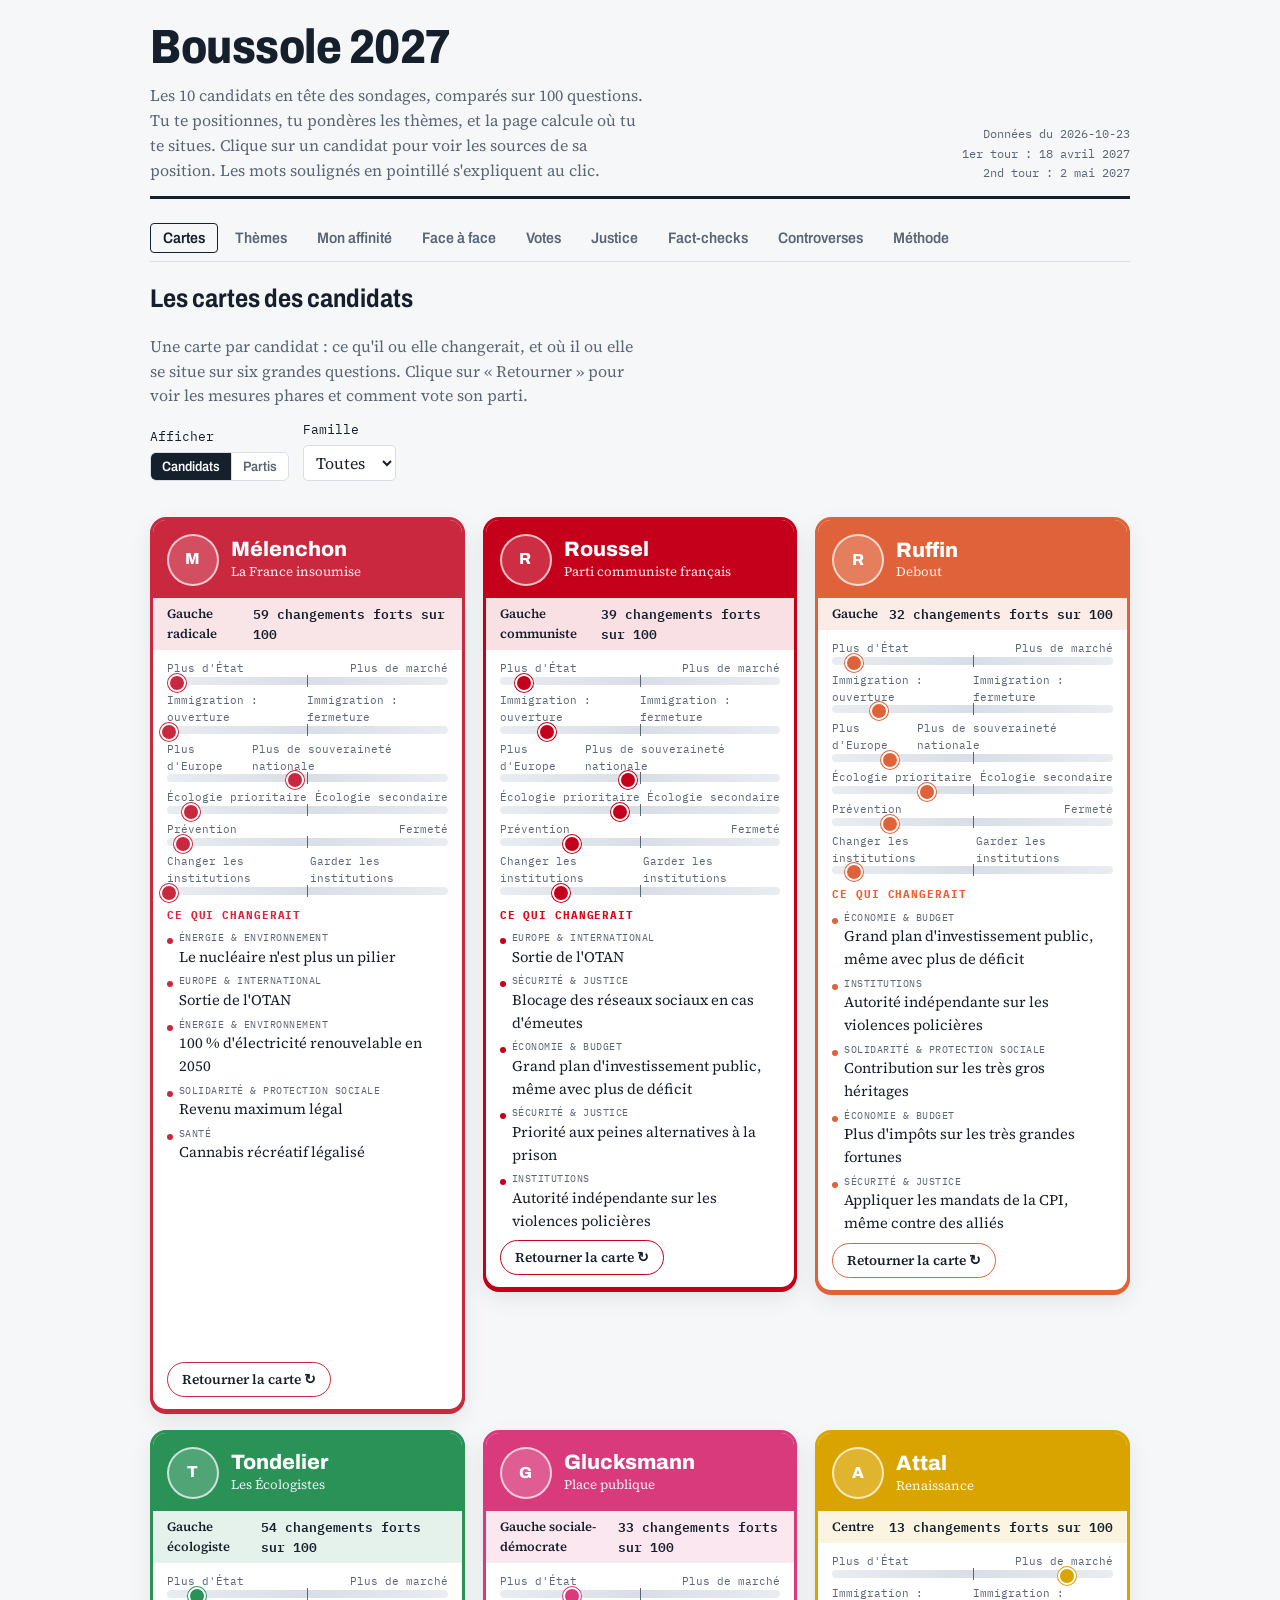
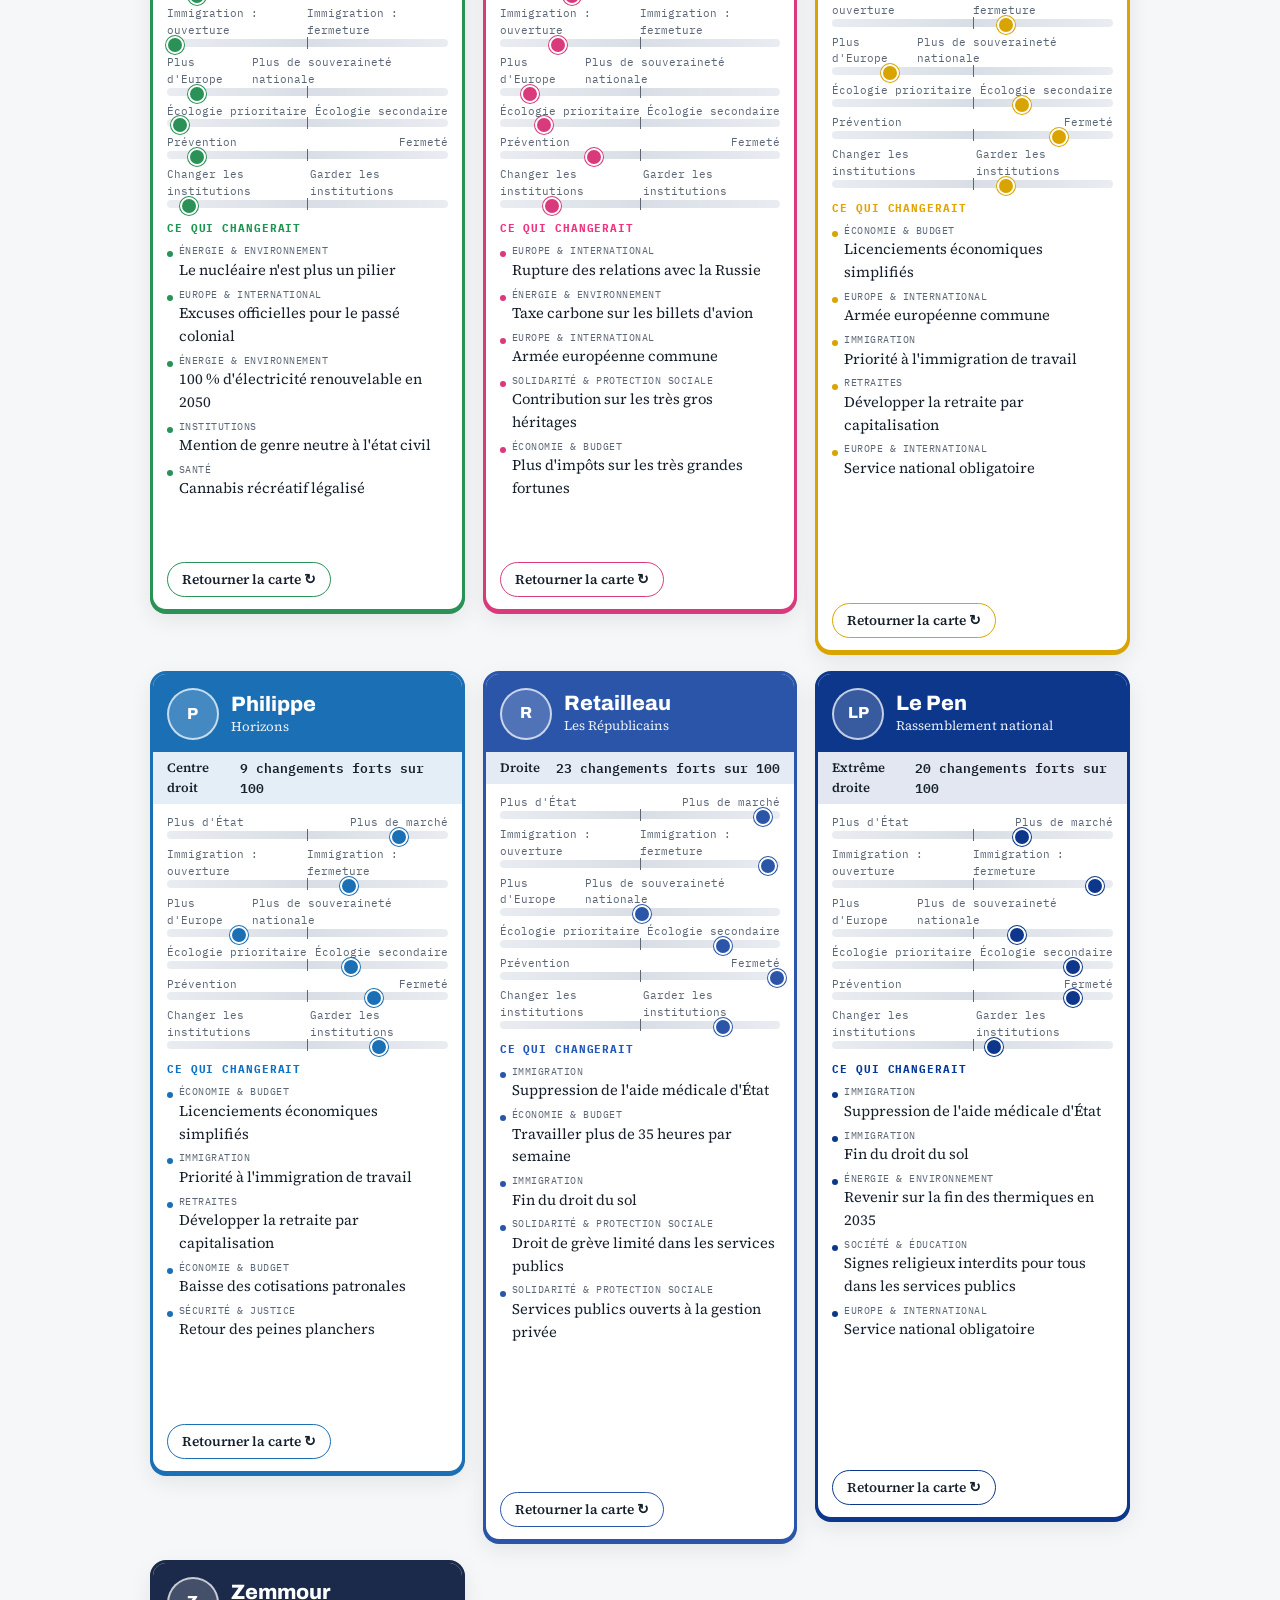
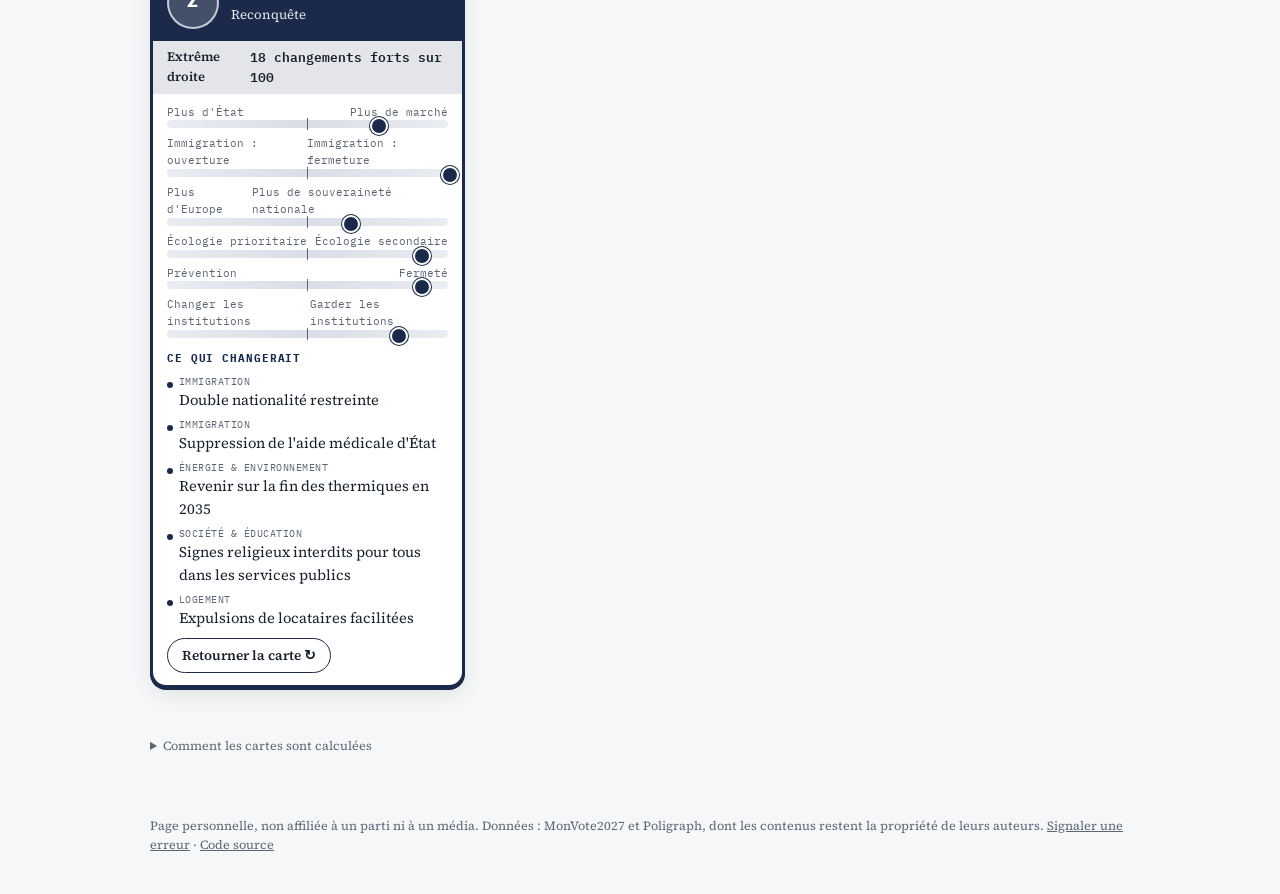
==== commit 0b739e36: "Cartes des candidats et des partis : nouvel onglet d'accueil" ====
--- a/docs/index.html
+++ b/docs/index.html
@@ -289,6 +289,36 @@
 .dv-date{font-size:.75rem;color:var(--muted)}.dv-qui{font-weight:600;font-size:.92rem;margin-top:2px}
 .dv-side p{margin:.4em 0}
 .dv-nuance{font-size:.92rem;background:var(--mid);border-radius:6px;padding:8px 10px;margin:10px 0 4px}
+.avcard{background:color-mix(in srgb,var(--mid) 40%,var(--surface));border-style:dashed}
+.avcard .dv-side{border-left-color:var(--line)}.avcard .dv-side+.dv-side{border-left-color:var(--warn)}
+#a-verifier{scroll-margin-top:60px;margin-top:22px}
+.cgrid{display:grid;grid-template-columns:repeat(auto-fill,minmax(min(100%,300px),1fr));gap:18px;margin:10px 0 18px}
+.ccardx{perspective:1200px}
+.cinner{position:relative;display:grid;transition:transform .55s;transform-style:preserve-3d}
+.ccardx.flipped .cinner{transform:rotateY(180deg)}
+.cface{grid-area:1/1;backface-visibility:hidden;-webkit-backface-visibility:hidden;background:var(--surface);border:3px solid var(--pc);border-radius:16px;box-shadow:0 2px 0 var(--pc),0 8px 22px rgba(0,0,0,.08);overflow:hidden;display:flex;flex-direction:column}
+.cback{transform:rotateY(180deg)}
+@media (prefers-reduced-motion:reduce){.cinner{transition:none}}
+.chead{display:flex;gap:12px;align-items:center;color:#fff;padding:14px 14px 12px}
+.chead.slim{padding:10px 14px}
+.cini{flex:0 0 48px;height:48px;border-radius:50%;background:rgba(255,255,255,.18);border:2px solid rgba(255,255,255,.7);display:flex;align-items:center;justify-content:center;font-family:var(--f-display);font-weight:800;font-size:1rem;letter-spacing:.02em}
+.cname{font-family:var(--f-display);font-weight:800;font-size:1.3rem;line-height:1.1}
+.csub{font-size:.82rem;opacity:.9}
+.cfam{display:flex;justify-content:space-between;align-items:center;padding:6px 14px;font-size:.8rem;font-weight:600;background:color-mix(in srgb,var(--pc) 12%,var(--surface));color:var(--ink)}
+.cgauges{display:grid;gap:7px;padding:10px 14px 4px}
+.cg-l{display:flex;justify-content:space-between;font-size:.68rem;color:var(--muted);font-family:var(--f-mono)}
+.cg-t{position:relative;height:8px;border-radius:4px;background:linear-gradient(90deg,var(--mid),var(--line),var(--mid))}
+.cg-m{position:absolute;left:50%;top:-2px;width:1px;height:12px;background:var(--muted)}
+.cg-d{position:absolute;top:-3px;width:14px;height:14px;margin-left:-7px;border-radius:50%;background:var(--pc);border:2px solid var(--surface);box-shadow:0 0 0 1px var(--pc)}
+.csec{padding:8px 14px}
+.cst{font-family:var(--f-mono);font-size:.7rem;text-transform:uppercase;letter-spacing:.08em;font-weight:700;color:var(--pc);filter:saturate(1.2)}
+.clist{margin:6px 0 0;padding:0;list-style:none;display:grid;gap:5px;font-size:.92rem}
+.clist li{padding-left:12px;position:relative}.clist li::before{content:"";position:absolute;left:0;top:.55em;width:6px;height:6px;border-radius:50%;background:var(--pc)}
+.clist.small{font-size:.85rem}
+.cth{display:block;font-family:var(--f-mono);font-size:.62rem;color:var(--muted);text-transform:uppercase;letter-spacing:.05em}
+.clinks{display:flex;flex-wrap:wrap;gap:10px;padding:4px 14px 8px;font-size:.85rem}
+.cflip{margin:auto 14px 12px;align-self:flex-start;font:inherit;font-weight:600;font-size:.85rem;border:1px solid var(--pc);color:var(--ink);background:var(--surface);border-radius:999px;padding:6px 14px;cursor:pointer}
+.cflip:hover{background:color-mix(in srgb,var(--pc) 10%,var(--surface))}.cflip:focus-visible{outline:2px solid var(--accent)}
 </style>
 </head>
 <body>
@@ -303,7 +333,8 @@
 </header>
 
 <nav class="tabs" role="tablist">
-  <button role="tab" data-v="themes" aria-selected="true">Thèmes</button>
+  <button role="tab" data-v="cartes" aria-selected="true">Cartes</button>
+  <button role="tab" data-v="themes" aria-selected="false">Thèmes</button>
   <button role="tab" data-v="affinite" aria-selected="false">Mon affinité</button>
   <button role="tab" data-v="duel" aria-selected="false">Face à face</button>
   <button role="tab" data-v="votes" aria-selected="false">Votes</button>
@@ -313,7 +344,8 @@
   <button role="tab" data-v="methode" aria-selected="false">Méthode</button>
 </nav>
 
-<section class="view" id="v-themes"><p class="loading">Chargement des données…</p></section>
+<section class="view" id="v-cartes"><p class="loading">Chargement des données…</p></section>
+<section class="view" id="v-themes" hidden></section>
 <section class="view" id="v-affinite" hidden></section>
 <section class="view" id="v-duel" hidden></section>
 <section class="view" id="v-votes" hidden><div class="stackv" id="votes-ep"></div></section>
@@ -583,6 +615,18 @@
   dit:{date:"2023, puis programme 2027",qui:"François Ruffin",txt:"En 2023 : « Je ne suis pas favorable à une relance nucléaire. » Programme 2027 : « Nous poursuivrons aussi la construction des six réacteurs EPR2. »",src:[["Interview, 2023","https://actu.orange.fr/videos/politique/francois-ruffin-je-ne-suis-pas-favorable-a-une-relance-nucleaire-CNT000001JENgT.html"],["Programme 2027","https://nouspresident.fr/travaillisme-ecologique/"]]},
   nuance:"Ses votes de 2023 étaient cohérents avec ses déclarations de l'époque : c'est un changement de position, assumé dans son programme."}
 ];
+/* Pistes à vérifier : écart repéré et vote confirmé, mais déclaration introuvable, position nuancée ou lien indirect.
+   Ce ne sont PAS des incohérences établies. */
+const AVERIF=[
+ {cand:"le_pen",parti:"RN",sujet:"Crime d'écocide",etabli:"Jordan Bardella et les eurodéputés RN votent pour la directive européenne sur la protection de l'environnement par le droit pénal (27/02/2024), qui vise des atteintes « comparables à un écocide ».",src:[["Vote du 27/02/2024","https://howtheyvote.eu/votes/164462"]],manque:"MonVote classe Marine Le Pen « tout à fait contre » le crime d'écocide, mais sa source ne parle pas d'écocide. Nous n'avons trouvé aucune déclaration du RN sur le sujet."},
+ {cand:"philippe",parti:"Horizons",sujet:"Fin des voitures thermiques neuves en 2035",etabli:"Les eurodéputés Horizons (Gilles Boyer, Nathalie Loiseau) votent pour l'objectif de 2035 au Parlement européen (08/06/2022).",src:[["Vote du 08/06/2022","https://howtheyvote.eu/votes/144009"]],manque:"MonVote place Édouard Philippe « plutôt contre » mais ne cite aucune source, et nous n'en avons pas trouvé."},
+ {cand:"glucksmann",parti:"Place publique",sujet:"Nouveaux réacteurs nucléaires",etabli:"Raphaël Glucksmann vote contre la résolution européenne sur les petits réacteurs nucléaires (12/12/2023).",src:[["Vote du 12/12/2023","https://howtheyvote.eu/votes/162205"]],manque:"Sa position publiée est nuancée : nucléaire « énergie de transition » (programme 2024), « il faudra les deux », nucléaire et renouvelables (2026). L'écart avec un vote contre n'est pas net."},
+ {cand:"glucksmann",parti:"groupe socialiste",sujet:"Âge de départ à la retraite",etabli:"Le groupe socialiste vote l'abrogation de la réforme de 2023 (résolution du 05/06/2025, 44 voix sur 44).",src:[["Scrutin du 05/06/2025","https://www.assemblee-nationale.fr/dyn/17/scrutins/2257"]],manque:"Glucksmann veut que « ceux qui ont les carrières les plus hachées » puissent partir plus tôt et que les cadres partent plus tard (2026). Et Place publique ne pèse qu'une petite partie du groupe socialiste."},
+ {cand:"glucksmann",parti:"Place publique",sujet:"Expulsion des étrangers en situation irrégulière",etabli:"Raphaël Glucksmann vote contre le règlement européen « retour » (17/06/2026).",src:[["Vote du 17/06/2026","https://howtheyvote.eu/votes/194134"]],manque:"MonVote le place « plutôt pour » des expulsions systématiques, d'après une interview sur l'application des OQTF ; il y rejette aussi une « logique purement sécuritaire ». Pas d'explication de vote trouvée."},
+ {cand:"retailleau",parti:"LR",sujet:"Crime d'écocide",etabli:"La majorité de droite du Sénat supprime le délit d'écocide de la loi Climat (25/06/2021) ; en 2024, les eurodéputés LR votent la directive pénale environnementale.",src:[["Public Sénat, 25/06/2021","https://www.publicsenat.fr/article/parlementaire/loi-climat-les-senateurs-enterinent-la-suppression-du-delit-d-ecocide-189776"],["Vote du 27/02/2024","https://howtheyvote.eu/votes/164462"]],manque:"Écart entre élus LR, mais Bruno Retailleau n'est pas cité dans ce débat, et la directive ne crée pas de crime d'écocide en droit français."},
+ {cand:"retailleau",parti:"LR",sujet:"Contrôles aux frontières de l'Union",etabli:"6 eurodéputés LR sur 8 votent contre la réforme du code frontières Schengen (24/04/2024).",src:[["Vote du 24/04/2024","https://howtheyvote.eu/votes/168272"]],manque:"Deux semaines plus tôt, LR avait rejeté le Pacte migratoire en le jugeant « trop laxiste » (François-Xavier Bellamy, Public Sénat). Pour le code Schengen, aucune explication n'a été trouvée : probablement un vote contre un texte jugé trop faible."},
+ {cand:"ruffin",parti:"Debout",sujet:"Soutien militaire à l'Ukraine",etabli:"François Ruffin vote contre la déclaration du Gouvernement sur l'accord de sécurité franco-ukrainien (12/03/2024).",src:[["Scrutin du 12/03/2024","https://www.assemblee-nationale.fr/dyn/16/scrutins/3461"]],manque:"Un message de 2025, cité par MonVote, le dirait favorable à « fournir Kyev en armes » : ce serait une évolution. Nous n'avons pas pu consulter ce message pour le vérifier."}
+];
 const DVLAB={inc:["Incohérence","def"],evo:["A changé de position","nondef"]};
 function ditVoteHTML(){
  const side=(lab,x)=>`<div class="dv-side"><div class="dv-lab">${lab}</div><div class="mono dv-date">${esc(x.date)}</div><div class="dv-qui">${esc(x.qui)}</div><p>${esc(x.txt)}</p><div class="src">${x.src.map(([t,u])=>`<a href="${u}" target="_blank" rel="noopener">${esc(t)}</a>`).join(" · ")}</div></div>`;
@@ -595,9 +639,16 @@
   <p class="src"><a href="${issue(c)}" target="_blank" rel="noopener">Signaler une erreur sur ce cas</a></p></article>`}).join("");
  const cnt=C.map(c=>[c[1],DITVOTE.filter(d=>d.cand===c[0]).length]);
  return `<div class="block"><h3>Dit / a voté</h3><p>Ce qu'un candidat ou son parti affirme, à côté de ce que lui ou son groupe a réellement voté sur le même sujet.</p>
- <p class="src">Comment ces cas ont été choisis : une comparaison automatique des 100 positions MonVote2027 avec les votes à l'Assemblée et au Parlement européen a produit 74 alertes. Chacune a été relue à la main : la plupart tombent à l'examen (vote tactique, texte plus large que la question, vote contre un texte jugé trop faible, désaccord sur le moyen). Restent ${DITVOTE.length} cas, retenus seulement si le vote est confirmé sur le registre officiel et la déclaration retrouvée à sa source.</p></div>
- <div class="note">Aucun cas pour un candidat ne veut pas dire qu'il est cohérent. Les votes sur l'économie et le budget, qui passent surtout par des amendements, ne sont pas encore examinés, et plusieurs candidats n'ont jamais siégé au Parlement. Cas par candidat à ce jour : ${cnt.map(([n,k])=>`${n} ${k}`).join(" · ")}.</div>
- <div class="dvcards">${cards}</div>`;
+ <p class="src">Comment ces cas ont été choisis : une comparaison automatique des 100 positions MonVote2027 avec les votes à l'Assemblée et au Parlement européen a produit 74 alertes. Chacune a été relue à la main : la plupart tombent à l'examen (vote tactique, texte plus large que la question, vote contre un texte jugé trop faible, désaccord sur le moyen). Restent ${DITVOTE.length} cas, retenus seulement si le vote est confirmé sur le registre officiel et la déclaration retrouvée à sa source, et ${AVERIF.length} <a href="#a-verifier">pistes à vérifier</a>. Les votes d'amendements sur l'économie, le budget et les retraites (2024-2026) ont aussi été examinés : les partis y votent presque toujours selon leurs positions, et aucun nouveau cas n'en ressort.</p></div>
+ <div class="note">Aucun cas pour un candidat ne veut pas dire qu'il est cohérent. Plusieurs candidats n'ont jamais siégé au Parlement, et les votes de 2022-2024 sur les amendements (retraites, loi immigration) ne sont pas encore examinés. Cas par candidat à ce jour : ${cnt.map(([n,k])=>`${n} ${k}`).join(" · ")}.</div>
+ <div class="dvcards">${cards}</div>
+ <div class="block" id="a-verifier"><h3>Pistes à vérifier</h3>
+ <p class="src">Ici, le vote est confirmé, mais l'écart avec ce que dit le candidat n'est pas établi : déclaration introuvable, position nuancée ou lien indirect. <b>Ce ne sont pas des incohérences.</b> Ce sont des questions ouvertes, en attente de recherches. Si tu as une source, signale-la.</p></div>
+ <div class="dvcards">${AVERIF.map(c=>`<article class="dvcard avcard"><div class="dv-top"><span class="st cours">À vérifier</span></div>
+  <h3>${NAME[c.cand]} <span class="fam">${esc(c.parti)}</span> · ${esc(c.sujet)}</h3>
+  <div class="dv-grid"><div class="dv-side"><div class="dv-lab">Ce qui est établi</div><p>${esc(c.etabli)}</p><div class="src">${c.src.map(([t,u])=>`<a href="${u}" target="_blank" rel="noopener">${esc(t)}</a>`).join(" · ")}</div></div>
+  <div class="dv-side"><div class="dv-lab">Ce qui manque</div><p>${esc(c.manque)}</p></div></div>
+  <p class="src"><a href="https://github.com/Tanguyrhd/boussole-2027/issues/new?title=${encodeURIComponent("À vérifier : "+NAME[c.cand]+" — "+c.sujet)}" target="_blank" rel="noopener">J'ai une source / signaler une erreur</a></p></article>`).join("")}</div>`;
 }
 
 /* ---------- Face à face ---------- */
@@ -820,9 +871,17 @@
 document.addEventListener("change",e=>{const id=e.target.id,v=e.target.value;
  if(id.startsWith("ff-")){FF[id.slice(3)]=v;renderFC()}
  if(id.startsWith("pv-")&&id!=="pv-q"){PV[id.slice(3)]=v;PV.n=20;renderEP()}
- if(id.startsWith("du-")){DU[id.slice(3)]=v;renderDuel()}});
+ if(id.startsWith("du-")){DU[id.slice(3)]=v;renderDuel()}
+ if(id==="cm-filtre"){CM.filtre=v;renderCartes()}});
 let epT;document.addEventListener("input",e=>{if(e.target.id==="pv-q"){clearTimeout(epT);const v=e.target.value;epT=setTimeout(()=>{PV.q=v;PV.n=20;renderEP();const i=document.getElementById("pv-q");if(i){i.focus();i.setSelectionRange(v.length,v.length)}},250)}});
 document.addEventListener("click",e=>{
+ const cf=e.target.closest("[data-cflip]");if(cf){const c=cf.dataset.cflip;CM.flip[c]=!CM.flip[c];const el=cf.closest(".ccardx");if(el)el.classList.toggle("flipped",CM.flip[c]);return}
+ const cmo=e.target.closest("[data-cmode]");if(cmo){CM.mode=cmo.dataset.cmode;renderCartes();return}
+ const cg=e.target.closest("[data-cgo]");if(cg){const c=cg.dataset.c,v=cg.dataset.cgo;
+  if(v==="duel"){DU={...DU,a:c,b:DU.b===c?DU.a:DU.b,open:null};renderDuel();show("duel")}
+  else if(v==="justice"){show("justice");const d=document.getElementById("jc-"+c);if(d){d.open=true;d.scrollIntoView()}}
+  else if(v==="factchecks"){FF={...FF,cand:c};renderFC();show("factchecks")}
+  window.scrollTo&&window.scrollTo(0,0);return}
  const jf=e.target.closest("[data-jfam]");if(jf){JF.fam=jf.dataset.jfam;renderJustice();return}
  const jc=e.target.closest("[data-jcand]");if(jc){const d=document.getElementById("jc-"+jc.dataset.jcand);if(d){d.open=true;d.scrollIntoView({behavior:"smooth",block:"start"})}return}
  const s=e.target.closest("[data-seg]");if(s){FF.mode=s.dataset.val;FF.verdict="all";renderFC();return}
@@ -843,9 +902,197 @@
 Promise.all(["questions","affaires","factchecks","meta","europarl","an"].map(n=>fetch(`data/${n}.json`).then(r=>{if(!r.ok)throw new Error(n);return r.json()})))
 .then(([q,a,f,m,ep,an])=>{Q=q;AFF=a;FC=f;META=m;EP=ep;AN=an;
  document.getElementById("stamp").innerHTML=`Données du ${esc(m.built_at)}<br>1er tour : 18 avril 2027<br>2nd tour : 2 mai 2027`;
- renderThemes();renderEP();renderJustice();renderFC();renderContro();renderMethode();
- const h0=(location.hash||"").slice(1);if(["themes","affinite","duel","votes","justice","factchecks","controverses","methode"].includes(h0))show(h0);})
+ renderCartes();renderThemes();renderEP();renderJustice();renderFC();renderContro();renderMethode();
+ const h0=(location.hash||"").slice(1);if(["cartes","themes","affinite","duel","votes","justice","factchecks","controverses","methode"].includes(h0))show(h0);})
 .catch(err=>{document.getElementById("v-themes").innerHTML=`<p class="note">Les données n'ont pas pu être chargées (${esc(err.message)}). Recharge la page ; si le problème persiste, les fichiers de données manquent dans la publication.</p>`});
+/* ---------- Cartes candidats / partis ----------
+   Tout est calculé à partir des 100 positions MonVote2027, avec la même règle pour chaque candidat.
+   QM[qid] = [type, libellé si « pour », libellé si « contre »]
+     type "change" : la phrase propose un changement par rapport à aujourd'hui (contexte MonVote de la question)
+     type "keep"   : la phrase décrit ce qui existe déjà (nucléaire pilier, 2035, RSA conditionné, relations avec la Russie)
+   Rupture = « tout à fait pour » un changement, ou « tout à fait contre » ce qui existe. */
+const QM={
+ q1:["change","Moins d'immigration légale","Immigration légale maintenue"],
+ q2:["change","Peines alourdies pour les violences","Pas de hausse des peines"],
+ q3:["change","Plus d'impôts sur les très grandes fortunes","Pas d'impôt supplémentaire sur les fortunes"],
+ q4:["change","Retraite à un âge plus bas","Âge de départ maintenu"],
+ q5:["change","Appliquer les mandats de la CPI, même contre des alliés","Pas d'application systématique des mandats de la CPI"],
+ q6:["change","Sortie de l'Union européenne","Rester dans l'Union européenne"],
+ q7:["change","Une part de proportionnelle aux législatives","Scrutin majoritaire maintenu"],
+ q8:["change","Embauches massives à l'hôpital et à l'école","Pas d'embauches massives"],
+ q9:["change","SMIC nettement augmenté","Pas de forte hausse du SMIC"],
+ q10:["keep","Le nucléaire reste un pilier","Le nucléaire n'est plus un pilier"],
+ q11:["change","Services publics ouverts à la gestion privée","Services publics gardés hors du privé"],
+ q12:["change","Sortie de l'OTAN","Rester dans l'OTAN"],
+ q13:["change","Référendum d'initiative citoyenne (RIC)","Pas de RIC"],
+ q14:["change","Uniforme obligatoire à l'école","Pas d'uniforme obligatoire"],
+ q15:["change","Fin des aides aux énergies fossiles","Aides aux énergies fossiles maintenues"],
+ q16:["change","Cannabis récréatif légalisé","Cannabis toujours interdit"],
+ q17:["change","Excuses officielles pour le passé colonial","Pas d'excuses officielles"],
+ q18:["change","Grand plan d'investissement public, même avec plus de déficit","Pas de relance par le déficit"],
+ q19:["change","Suppression de l'aide médicale d'État","Aide médicale d'État maintenue"],
+ q20:["change","Plus d'aide au développement","Pas de hausse de l'aide au développement"],
+ q21:["change","Fin du droit du sol","Droit du sol maintenu"],
+ q22:["change","Expulsion systématique des étrangers en situation irrégulière","Pas d'expulsion systématique"],
+ q23:["change","Droit de vote local des étrangers non européens","Pas de droit de vote des étrangers"],
+ q24:["change","5 ans d'attente pour les aides sociales des étrangers","Pas de délai de 5 ans"],
+ q25:["change","Double nationalité restreinte","Double nationalité maintenue"],
+ q26:["change","Priorité à l'immigration de travail","Pas de priorité au travail"],
+ q27:["change","Regroupement familial facilité","Regroupement familial durci ou maintenu"],
+ q28:["change","Plus de demandeurs d'asile accueillis","Pas plus de demandeurs d'asile"],
+ q29:["change","Retour des peines planchers","Pas de peines planchers"],
+ q30:["change","Mineurs de 16 ans jugés comme des majeurs","Justice des mineurs spécifique maintenue"],
+ q31:["change","Développer la retraite par capitalisation","Rester sur la répartition"],
+ q32:["change","Priorité aux peines alternatives à la prison","Pas de priorité aux peines alternatives"],
+ q33:["change","Autorité indépendante sur les violences policières","Contrôle par l'IGPN et l'IGGN maintenu"],
+ q34:["change","Parlementaires sans autre activité rémunérée","Cumul d'activités maintenu"],
+ q35:["change","Plus de places de prison","Pas de nouvelles places de prison"],
+ q36:["change","Réseaux sociaux responsables des contenus","Pas de responsabilité des plateformes"],
+ q37:["change","Prix planchers garantis pour les agriculteurs","Pas de prix planchers"],
+ q38:["change","Contribution sur les très gros héritages","Pas de contribution sur les héritages"],
+ q39:["change","Baisse des cotisations patronales","Pas de baisse des cotisations patronales"],
+ q40:["change","Interdiction de délocaliser après des aides publiques","Pas d'interdiction de délocaliser"],
+ q41:["change","Nationalisations dans l'énergie et les transports","Pas de nouvelles nationalisations"],
+ q42:["change","Pouvoir déroger à la CEDH sur l'immigration","Respect intégral de la CEDH"],
+ q43:["change","Engager le désarmement nucléaire","Garder la dissuasion nucléaire"],
+ q44:["keep","Fin des voitures thermiques neuves en 2035","Revenir sur la fin des thermiques en 2035"],
+ q45:["change","Revenu universel","Pas de revenu universel"],
+ q46:["change","Plus de TVA sur les produits de première nécessité","TVA maintenue sur ces produits"],
+ q47:["change","Travailler plus de 35 heures par semaine","35 heures maintenues"],
+ q48:["change","Droit de grève limité dans les services publics","Droit de grève intact"],
+ q49:["change","PMA remboursée et élargie","PMA inchangée"],
+ q50:["change","GPA légalisée","GPA toujours interdite"],
+ q51:["change","Aide à mourir légalisée","Pas d'aide active à mourir"],
+ q52:["change","Accès à l'avortement élargi","Pas d'élargissement de l'avortement"],
+ q53:["change","Taxe carbone sur les billets d'avion","Pas de taxe carbone sur l'avion"],
+ q54:["change","Moitié des sièges aux salariés dans les grandes entreprises","Pas de cogestion à égalité"],
+ q55:["change","Contrôle strict des loyers","Pas de contrôle strict des loyers"],
+ q56:["change","Licenciements économiques simplifiés","Procédures de licenciement maintenues"],
+ q57:["change","Taxe carbone augmentée","Pas de hausse de la taxe carbone"],
+ q58:["change","Fin progressive de l'élevage intensif","Élevage intensif autorisé"],
+ q59:["change","Fin progressive des pesticides","Pesticides autorisés"],
+ q60:["change","Corrida interdite","Corrida maintenue"],
+ q61:["change","100 % d'électricité renouvelable en 2050","Pas d'objectif 100 % renouvelable"],
+ q62:["change","Plus de nouvelles autoroutes","Nouvelles autoroutes possibles"],
+ q63:["change","Défense portée à 3 % du PIB","Pas de défense à 3 % du PIB"],
+ q64:["change","Taxe sur les superprofits pétroliers","Pas de taxe sur les superprofits"],
+ q65:["change","Plus de soutien militaire à l'Ukraine","Pas plus de soutien militaire à l'Ukraine"],
+ q66:["change","Contrôles renforcés aux frontières de l'UE","Pas de renforcement des frontières de l'UE"],
+ q67:["change","Armée européenne commune","Pas d'armée européenne"],
+ q68:["keep","RSA conditionné à des heures d'activité","Fin des heures obligatoires pour le RSA"],
+ q69:["keep","Relations diplomatiques maintenues avec la Russie","Rupture des relations avec la Russie"],
+ q70:["change","Interdiction de la reconnaissance faciale","Reconnaissance faciale possible"],
+ q71:["change","Moins de présence militaire en Afrique","Présence militaire en Afrique maintenue"],
+ q72:["change","Fiscalité harmonisée dans l'UE","Pas d'harmonisation fiscale"],
+ q73:["change","Passage à une VIe République","Garder la Ve République"],
+ q74:["change","Suppression du 49.3","49.3 maintenu"],
+ q75:["change","Plus de pouvoirs au Parlement","Équilibre des pouvoirs inchangé"],
+ q76:["change","Réquisition des logements vides","Pas de réquisitions"],
+ q77:["change","Aides agricoles conditionnées à l'environnement","Pas de conditions environnementales strictes"],
+ q78:["change","Signes religieux interdits pour tous dans les services publics","Règles sur les signes religieux inchangées"],
+ q79:["change","Congé menstruel remboursé","Pas de congé menstruel"],
+ q80:["change","Plus de moyens pour l'audiovisuel public","Pas plus de moyens pour l'audiovisuel public"],
+ q81:["change","Éducation à la sexualité renforcée et obligatoire","Éducation à la sexualité inchangée"],
+ q82:["change","Revenu maximum légal","Pas de revenu maximum"],
+ q83:["change","Limiter la concentration des médias","Pas de nouvelles règles sur les médias"],
+ q84:["change","Fin de la carte scolaire","Carte scolaire maintenue"],
+ q85:["change","Plus d'autonomie pour l'outre-mer","Statuts de l'outre-mer inchangés"],
+ q86:["change","Droit de vote à 16 ans","Droit de vote à 18 ans"],
+ q87:["change","Forte hausse du RSA et de l'AAH","Pas de forte hausse des minima sociaux"],
+ q88:["change","Service national obligatoire","SNU volontaire"],
+ q89:["change","Sécurité sociale à 100 %","Remboursements inchangés"],
+ q90:["change","Centres de santé publics contre les déserts médicaux","Pas de réseau de centres publics"],
+ q91:["change","Suppression de Parcoursup","Parcoursup maintenu"],
+ q92:["change","Mention de genre neutre à l'état civil","Deux mentions de sexe maintenues"],
+ q93:["change","Autoroutes renationalisées","Autoroutes concédées au privé"],
+ q94:["change","Publicité alcool, tabac, malbouffe restreinte","Règles sur la publicité inchangées"],
+ q95:["change","Plus de logements sociaux","Pas plus de logements sociaux"],
+ q96:["change","Blocage des réseaux sociaux en cas d'émeutes","Pas de blocage des réseaux sociaux"],
+ q97:["change","Expulsions de locataires facilitées","Protection des locataires maintenue"],
+ q98:["change","Taxe sur la fast fashion","Pas de taxe sur la fast fashion"],
+ q99:["change","Crime d'écocide","Pas de crime d'écocide"],
+ q100:["change","Construire plus facilement en zone protégée","Zones protégées préservées"]
+};
+/* 6 jauges : chaque question compte +1 ou −1 selon qu'être « pour » pousse vers la droite de la jauge. */
+const AXES=[
+ {id:"eco",g:"Plus d'État",d:"Plus de marché",q:{q3:-1,q8:-1,q9:-1,q11:1,q18:-1,q38:-1,q39:1,q41:-1,q45:-1,q47:1,q54:-1,q56:1,q64:-1,q82:-1,q87:-1,q89:-1,q93:-1,q31:1}},
+ {id:"immig",g:"Immigration : ouverture",d:"Immigration : fermeture",q:{q1:1,q19:1,q21:1,q22:1,q23:-1,q24:1,q25:1,q27:-1,q28:-1,q42:1,q66:1}},
+ {id:"europe",g:"Plus d'Europe",d:"Plus de souveraineté nationale",q:{q6:1,q67:-1,q72:-1,q12:1,q5:-1}},
+ {id:"eco2",g:"Écologie prioritaire",d:"Écologie secondaire",q:{q15:-1,q44:-1,q53:-1,q57:-1,q58:-1,q59:-1,q61:-1,q62:-1,q77:-1,q99:-1,q98:-1,q100:1}},
+ {id:"secu",g:"Prévention",d:"Fermeté",q:{q2:1,q29:1,q30:1,q32:-1,q35:1,q33:-1,q70:-1,q96:1,q14:1,q48:1}},
+ {id:"instit",g:"Changer les institutions",d:"Garder les institutions",q:{q7:-1,q13:-1,q73:-1,q74:-1,q75:-1,q86:-1,q34:-1}}
+];
+const PMETA={
+ melenchon:{p:"La France insoumise",col:"#c9283e",fam:"Gauche radicale"},
+ roussel:{p:"Parti communiste français",col:"#c4001a",fam:"Gauche communiste"},
+ ruffin:{p:"Debout",col:"#e0623a",fam:"Gauche"},
+ tondelier:{p:"Les Écologistes",col:"#2a9157",fam:"Gauche écologiste"},
+ glucksmann:{p:"Place publique",col:"#d93a7c",fam:"Gauche sociale-démocrate"},
+ attal:{p:"Renaissance",col:"#d9a400",fam:"Centre"},
+ philippe:{p:"Horizons",col:"#1b6fb5",fam:"Centre droit"},
+ retailleau:{p:"Les Républicains",col:"#2a55a8",fam:"Droite"},
+ le_pen:{p:"Rassemblement national",col:"#0d378a",fam:"Extrême droite"},
+ zemmour:{p:"Reconquête",col:"#1b2a4a",fam:"Extrême droite"}
+};
+const CORD=["melenchon","roussel","ruffin","tondelier","glucksmann","attal","philippe","retailleau","le_pen","zemmour"];
+let CM={mode:"cand",flip:{},filtre:"all"};
+function axisScore(c,ax){let s=0,n=0;for(const [q,o] of Object.entries(ax.q)){const qq=Q.find(x=>x.qid===q);if(!qq)continue;const p=qq.pos[c];if(p==null)continue;s+=p*o;n++}return n?[s/(2*n),n]:[null,0]}
+function cardData(c){
+ const mean=q=>{const v=CORD.map(x=>q.pos[x]).filter(v=>v!=null);return v.reduce((a,b)=>a+b,0)/v.length};
+ const rupt=[],keep=[],soft=[];
+ for(const q of Q){const m=QM[q.qid],p=q.pos[c];if(!m||p==null)continue;
+  const dist=Math.abs(p-mean(q));
+  if(m[0]==="change"&&p===2)rupt.push([m[1],q,dist]);
+  else if(m[0]==="keep"&&p===-2)rupt.push([m[2],q,dist]);
+  else if(m[0]==="change"&&p===-2)keep.push([m[2],q,dist]);
+  else if(m[0]==="keep"&&p===2)keep.push([m[1],q,dist]);
+  else if(m[0]==="change"&&p===1)soft.push([m[1],q,dist]);}
+ const by=l=>l.sort((a,b)=>b[2]-a[2]||a[1].n-b[1].n);
+ return {rupt:by(rupt),keep:by(keep),soft:by(soft)};
+}
+function gauge(c,ax){const [s,n]=axisScore(c,ax);if(s==null)return "";const pct=Math.round((s+1)/2*100);
+ return `<div class="cg"><div class="cg-l"><span>${ax.g}</span><span>${ax.d}</span></div><div class="cg-t" role="img" aria-label="${ax.g} ↔ ${ax.d} : ${pct} sur 100"><span class="cg-m"></span><span class="cg-d" style="left:${pct}%"></span></div></div>`}
+function measuresOf(c){const out=[];for(const t of THEMES)for(const m of (t.ms||[]))if(m[0]===c&&out.length<4)out.push([t.name,m]);return out}
+function partyVotes(c){const out=[];for(const ch of ["an","ep"]){if(!PARTY[c]||!PARTY[c][ch])continue;
+  const l=pAvail(ch).filter(x=>x!==c).map(x=>[x,...pAgree(c,x,ch,"all")]).filter(x=>x[1]!=null).sort((a,b)=>b[1]-a[1]);
+  if(l.length)out.push(`<li><b>${ch==="an"?"À l'Assemblée":"Au Parlement européen"}</b> : vote le plus souvent avec ${PARTY[l[0][0]][ch]} (${Math.round(l[0][1]*100)} %), le moins avec ${PARTY[l[l.length-1][0]][ch]} (${Math.round(l[l.length-1][1]*100)} %).</li>`)}
+ return out.join("")}
+function cardHTML(c){
+ const pm=PMETA[c], d=cardData(c), party=CM.mode==="parti", flipped=!!CM.flip[c];
+ const ini=NAME[c].split(/[\s-]/).map(w=>w[0]).join("").slice(0,2).toUpperCase();
+ /* 5 changements, au plus 2 par thème, pour donner une vue d'ensemble */
+ const pool=d.rupt.length>=3?d.rupt:d.rupt.concat(d.soft.map(x=>[x[0]+" (plutôt)",x[1],x[2]]));
+ const per={},top=[];for(const r of pool){const t=r[1].theme;if((per[t]||0)>=2)continue;per[t]=(per[t]||0)+1;top.push(r);if(top.length===5)break}
+ const dv=(typeof DITVOTE!=="undefined"?DITVOTE.filter(x=>x.cand===c).length:0);
+ const front=`<div class="cface cfront">
+  <div class="chead" style="background:${pm.col}"><span class="cini">${party?esc(PARTY[c]&&(PARTY[c].an||PARTY[c].ep)||pm.p).slice(0,3):ini}</span><div><div class="cname">${party?esc(pm.p):NAME[c]}</div><div class="csub">${party?"candidat : "+NAME[c]:esc(pm.p)}</div></div></div>
+  <div class="cfam"><span>${esc(pm.fam)}</span><span class="mono" title="Questions où il veut un changement fort par rapport à aujourd'hui">${d.rupt.length} changement${d.rupt.length>1?"s":""} fort${d.rupt.length>1?"s":""} sur 100</span></div>
+  <div class="cgauges">${AXES.map(ax=>gauge(c,ax)).join("")}</div>
+  <div class="csec"><div class="cst">Ce qui changerait</div><ul class="clist">${top.map(([l,q])=>`<li><span class="cth">${THNAME[q.theme]}</span>${esc(l)}</li>`).join("")}</ul></div>
+  <button class="cflip" data-cflip="${c}">Retourner la carte ↻</button></div>`;
+ const ms=measuresOf(c);
+ const back=`<div class="cface cback">
+  <div class="chead slim" style="background:${pm.col}"><div class="cname">${party?esc(pm.p):NAME[c]}</div></div>
+  ${ms.length?`<div class="csec"><div class="cst">Mesures phares</div><ul class="clist small">${ms.map(([t,m])=>`<li><span class="cth">${esc(t)}</span>${m[1]} <a class="src" href="${m[3]}" target="_blank" rel="noopener">source</a></li>`).join("")}</ul></div>`:""}
+  ${d.keep.length?`<div class="csec"><div class="cst">Ce qu'il garderait</div><ul class="clist small">${d.keep.slice(0,3).map(([l])=>`<li>${esc(l)}</li>`).join("")}</ul></div>`:""}
+  <div class="csec"><div class="cst">${party?"Comment le parti vote":"Comment vote son parti"}</div><ul class="clist small">${partyVotes(c)||"<li>Pas de groupe au Parlement.</li>"}${dv?`<li>${dv} cas « Dit / a voté » publié${dv>1?"s":""}.</li>`:""}</ul></div>
+  <div class="clinks"><button class="linkbtn" data-cgo="duel" data-c="${c}">Face à face</button><button class="linkbtn" data-cgo="justice" data-c="${c}">Justice</button><button class="linkbtn" data-cgo="factchecks" data-c="${c}">Fact-checks</button></div>
+  <button class="cflip" data-cflip="${c}">Retourner la carte ↻</button></div>`;
+ return `<article class="ccardx${flipped?" flipped":""}" style="--pc:${pm.col}" aria-label="Carte ${NAME[c]}"><div class="cinner">${front}${back}</div></article>`;
+}
+function renderCartes(){
+ const list=CORD.filter(c=>CM.filtre==="all"||PMETA[c].fam.toLowerCase().includes(CM.filtre));
+ document.getElementById("v-cartes").innerHTML=`<div class="block"><h2>Les cartes des candidats</h2>
+ <p class="lede">Une carte par candidat : ce qu'il ou elle changerait, et où il ou elle se situe sur six grandes questions. Clique sur « Retourner » pour voir les mesures phares et comment vote son parti.</p>
+ <div class="filters"><div class="fctl"><span class="mono">Afficher</span><div class="seg" role="group">${[["cand","Candidats"],["parti","Partis"]].map(([v,t])=>`<button data-cmode="${v}" aria-pressed="${CM.mode===v}">${t}</button>`).join("")}</div></div>
+ ${sel("cm-filtre","Famille",[["all","Toutes"],["gauche","Gauche"],["centre","Centre"],["droite","Droite"]],CM.filtre)}</div></div>
+ <div class="cgrid">${list.map(cardHTML).join("")}</div>
+ <details class="block"><summary class="src">Comment les cartes sont calculées</summary>
+ <p class="src"><b>Ce qui changerait</b> : parmi les 100 questions MonVote2027, celles où le candidat est « tout à fait pour » un changement par rapport à la situation actuelle (telle que décrite par MonVote), ou « tout à fait contre » ce qui existe déjà. On affiche les 5 où il se distingue le plus des autres candidats, avec au plus 2 par thème pour donner une vue d'ensemble. Le compteur « changements forts » indique combien de questions sont dans ce cas. S'il en a moins de 3, on complète avec ses positions « plutôt pour » (marquées). Les libellés reprennent les phrases MonVote en version courte.</p>
+ <p class="src"><b>Jauges</b> : moyenne de ses positions sur un groupe de questions (liste dans le code source), de la même façon pour tous. Le trait du milieu = position neutre. Une jauge résume une tendance, pas un programme.</p>
+ <p class="src"><b>Famille politique</b> : classification courante en science politique et dans la presse. Le classement du RN à l'extrême droite par le ministère de l'Intérieur a été validé par le Conseil d'État en 2024.</p>
+ <p class="src"><b>Partis</b> : la carte reprend les positions du candidat (le programme du parti pour 2027) et ajoute la façon dont son groupe vote réellement.</p></details>`;
+}
 
 </script>
 </body>
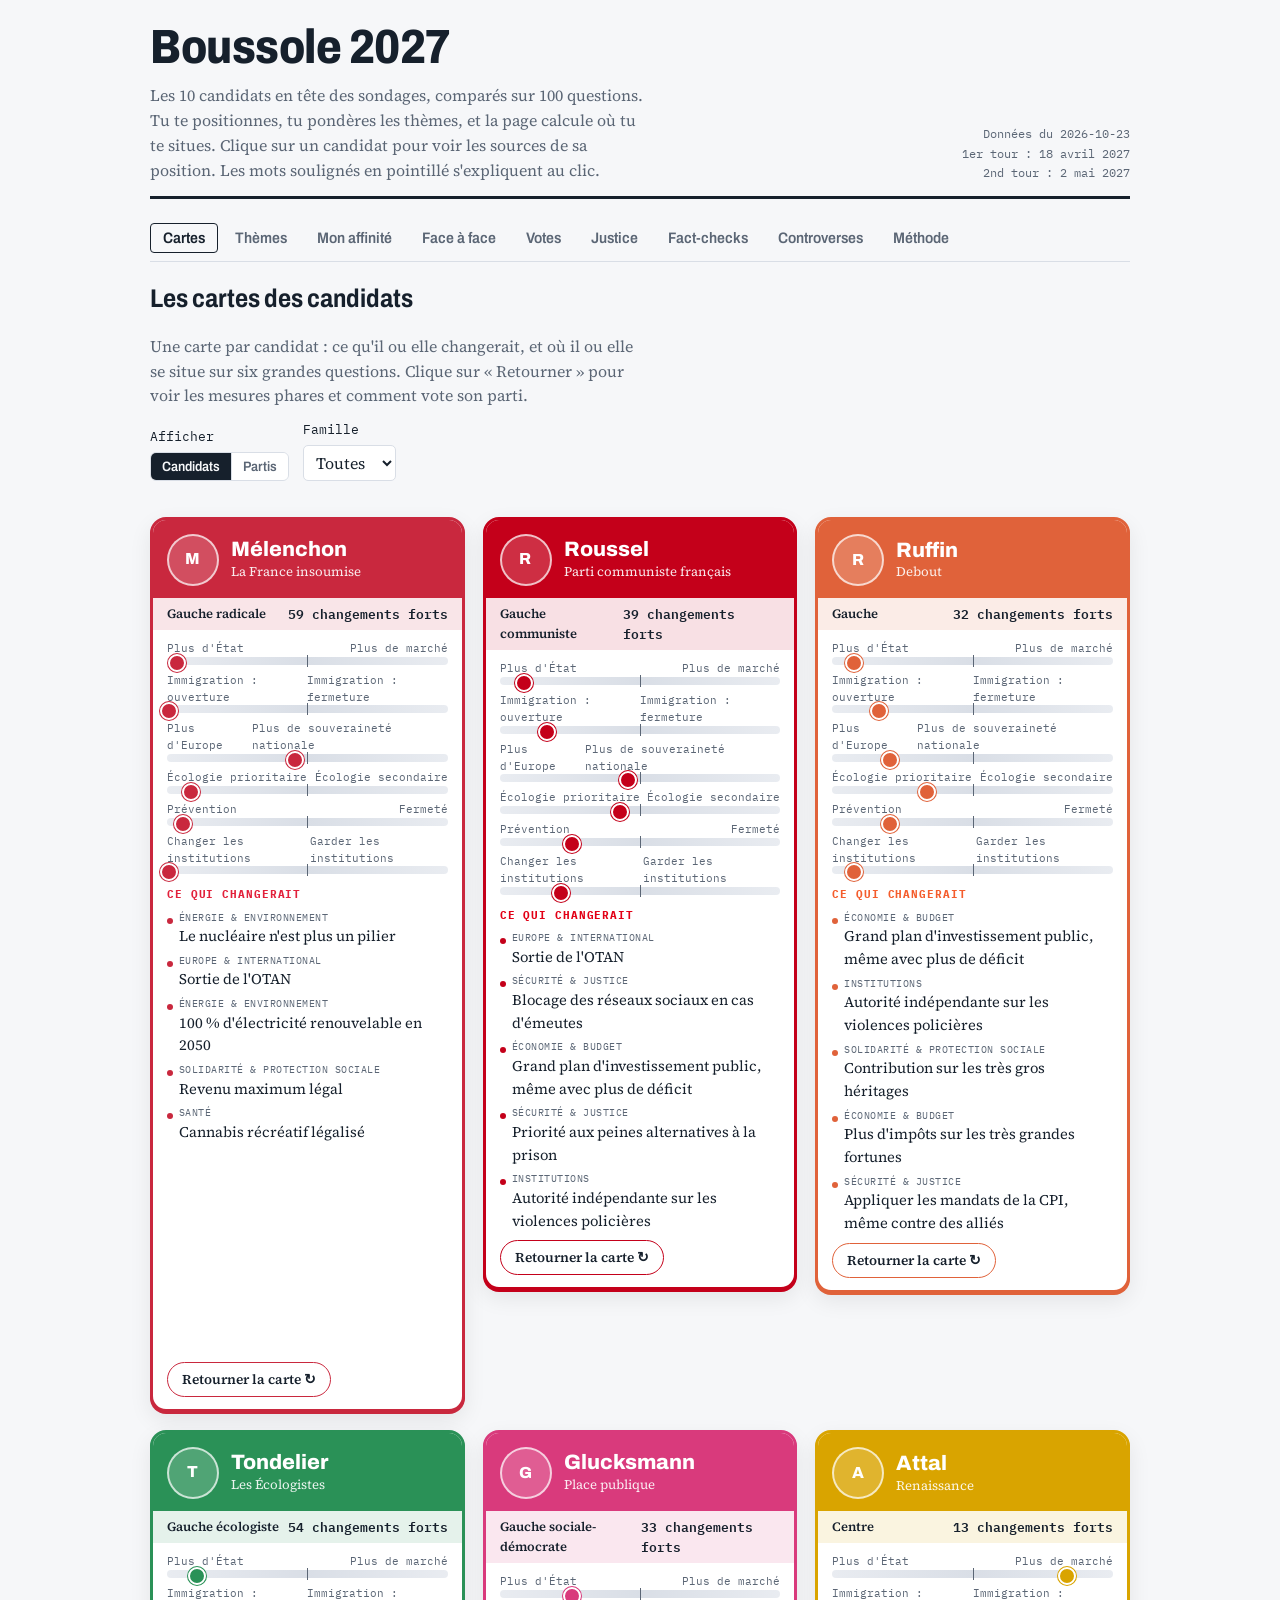
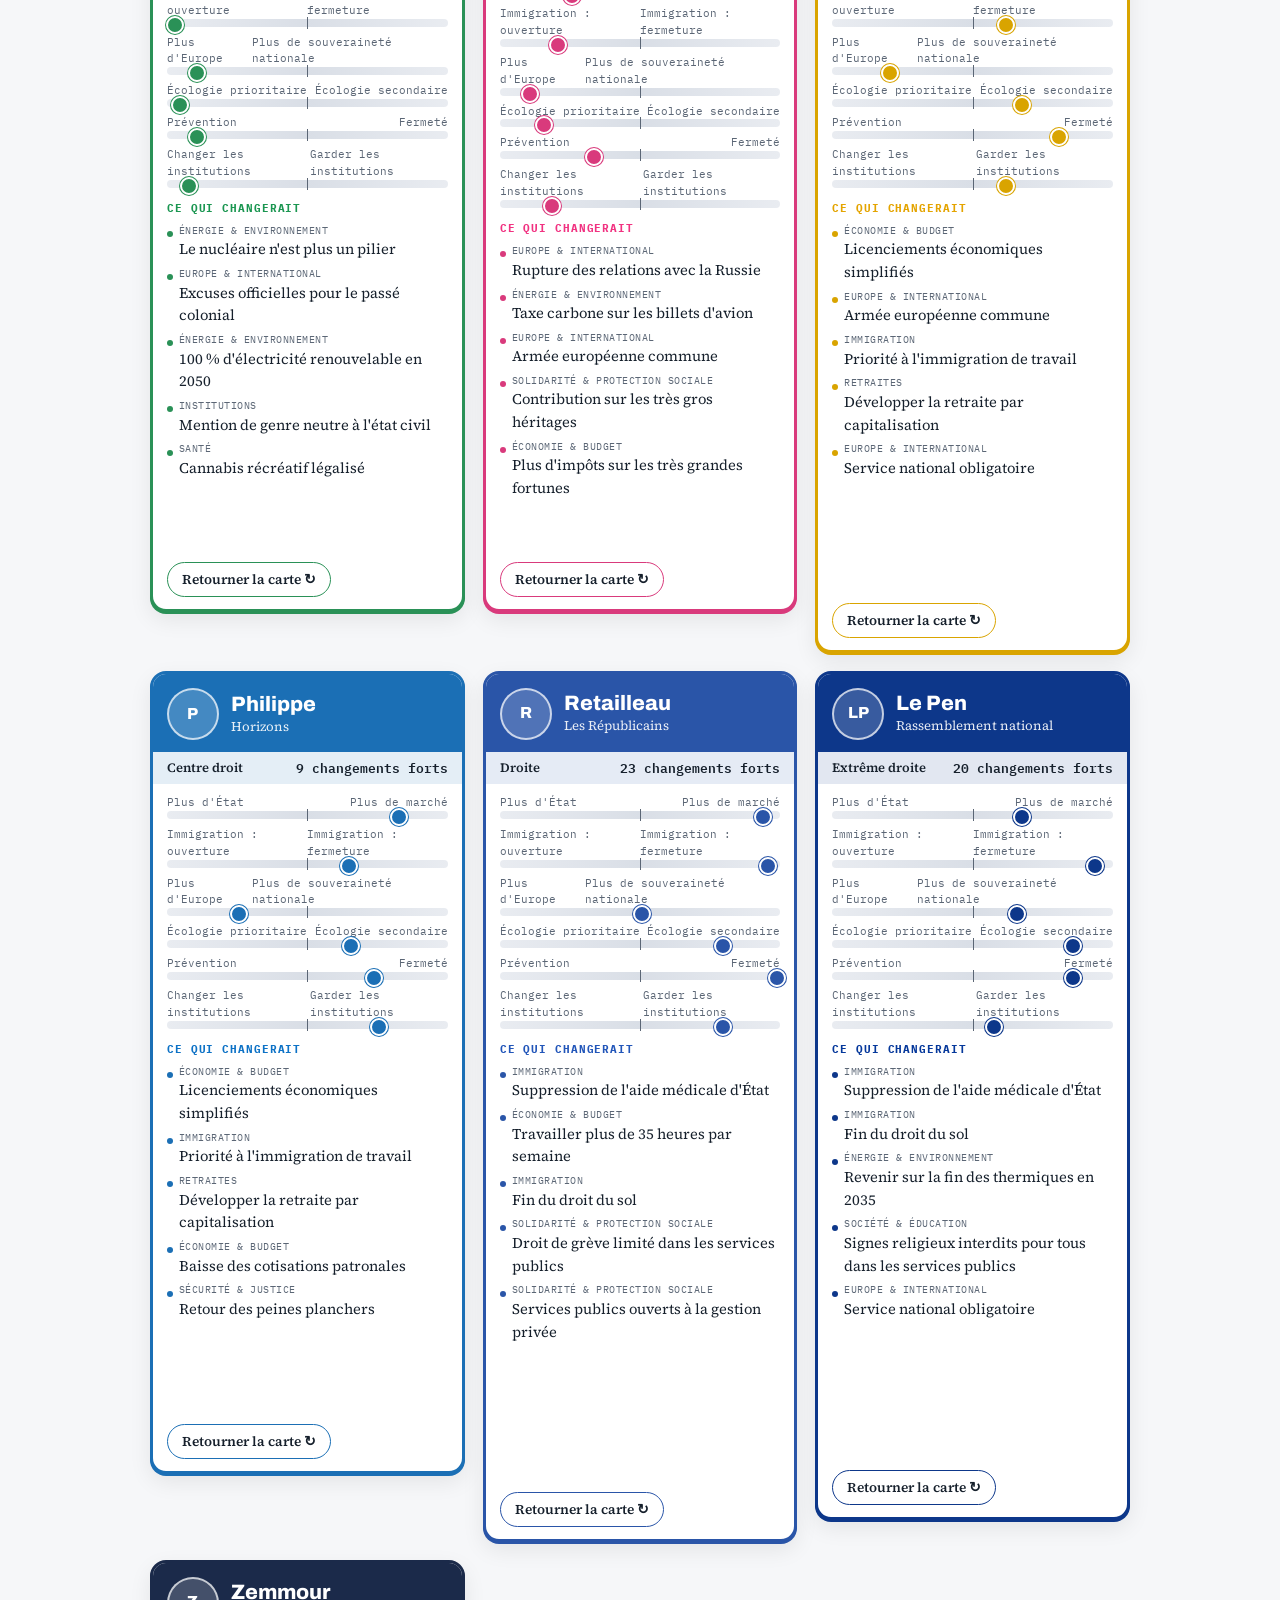
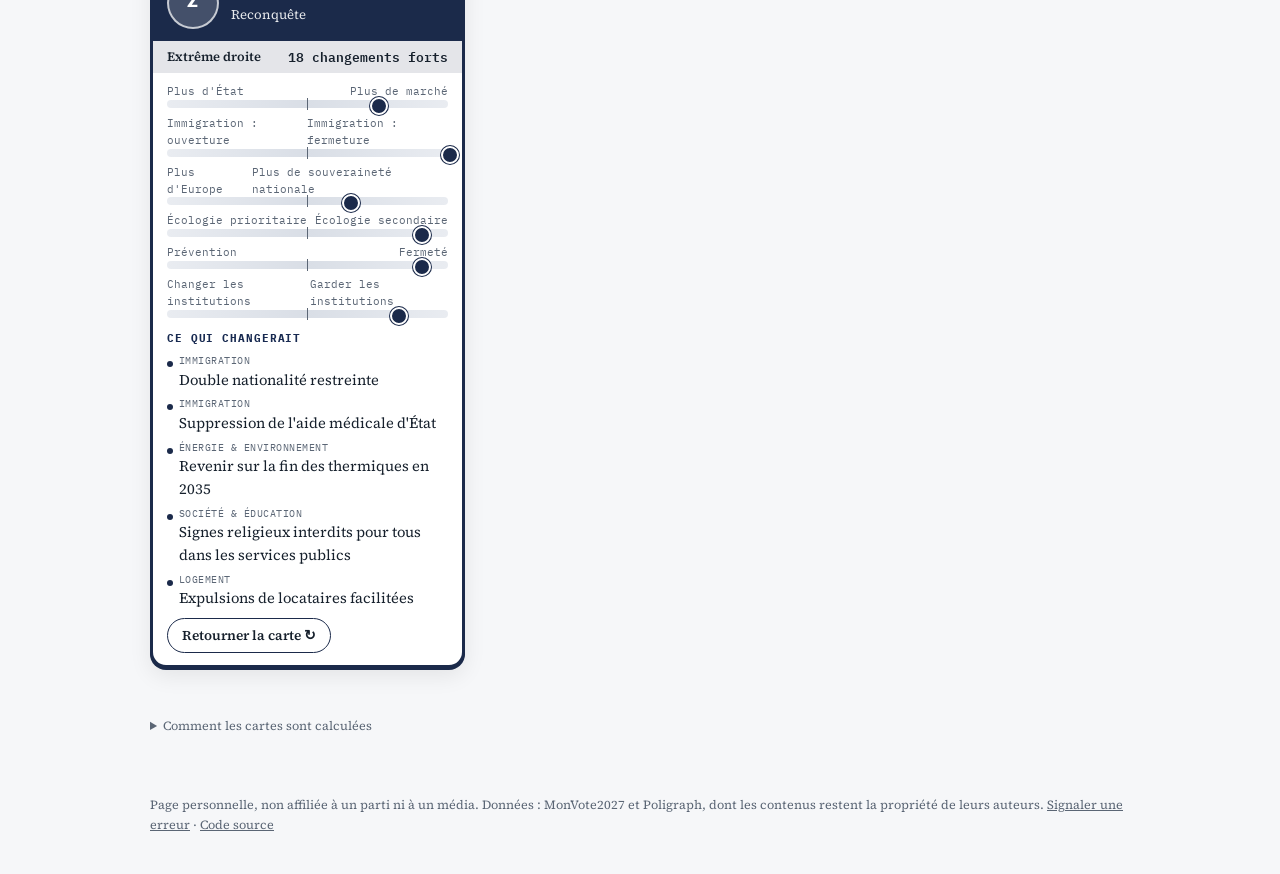
==== commit a519d363: "Cartes : compteur plus court" ====
--- a/docs/index.html
+++ b/docs/index.html
@@ -1066,7 +1066,7 @@
  const dv=(typeof DITVOTE!=="undefined"?DITVOTE.filter(x=>x.cand===c).length:0);
  const front=`<div class="cface cfront">
   <div class="chead" style="background:${pm.col}"><span class="cini">${party?esc(PARTY[c]&&(PARTY[c].an||PARTY[c].ep)||pm.p).slice(0,3):ini}</span><div><div class="cname">${party?esc(pm.p):NAME[c]}</div><div class="csub">${party?"candidat : "+NAME[c]:esc(pm.p)}</div></div></div>
-  <div class="cfam"><span>${esc(pm.fam)}</span><span class="mono" title="Questions où il veut un changement fort par rapport à aujourd'hui">${d.rupt.length} changement${d.rupt.length>1?"s":""} fort${d.rupt.length>1?"s":""} sur 100</span></div>
+  <div class="cfam"><span>${esc(pm.fam)}</span><span class="mono" title="Questions où il veut un changement fort par rapport à aujourd'hui">${d.rupt.length} changement${d.rupt.length>1?"s":""} fort${d.rupt.length>1?"s":""}</span></div>
   <div class="cgauges">${AXES.map(ax=>gauge(c,ax)).join("")}</div>
   <div class="csec"><div class="cst">Ce qui changerait</div><ul class="clist">${top.map(([l,q])=>`<li><span class="cth">${THNAME[q.theme]}</span>${esc(l)}</li>`).join("")}</ul></div>
   <button class="cflip" data-cflip="${c}">Retourner la carte ↻</button></div>`;
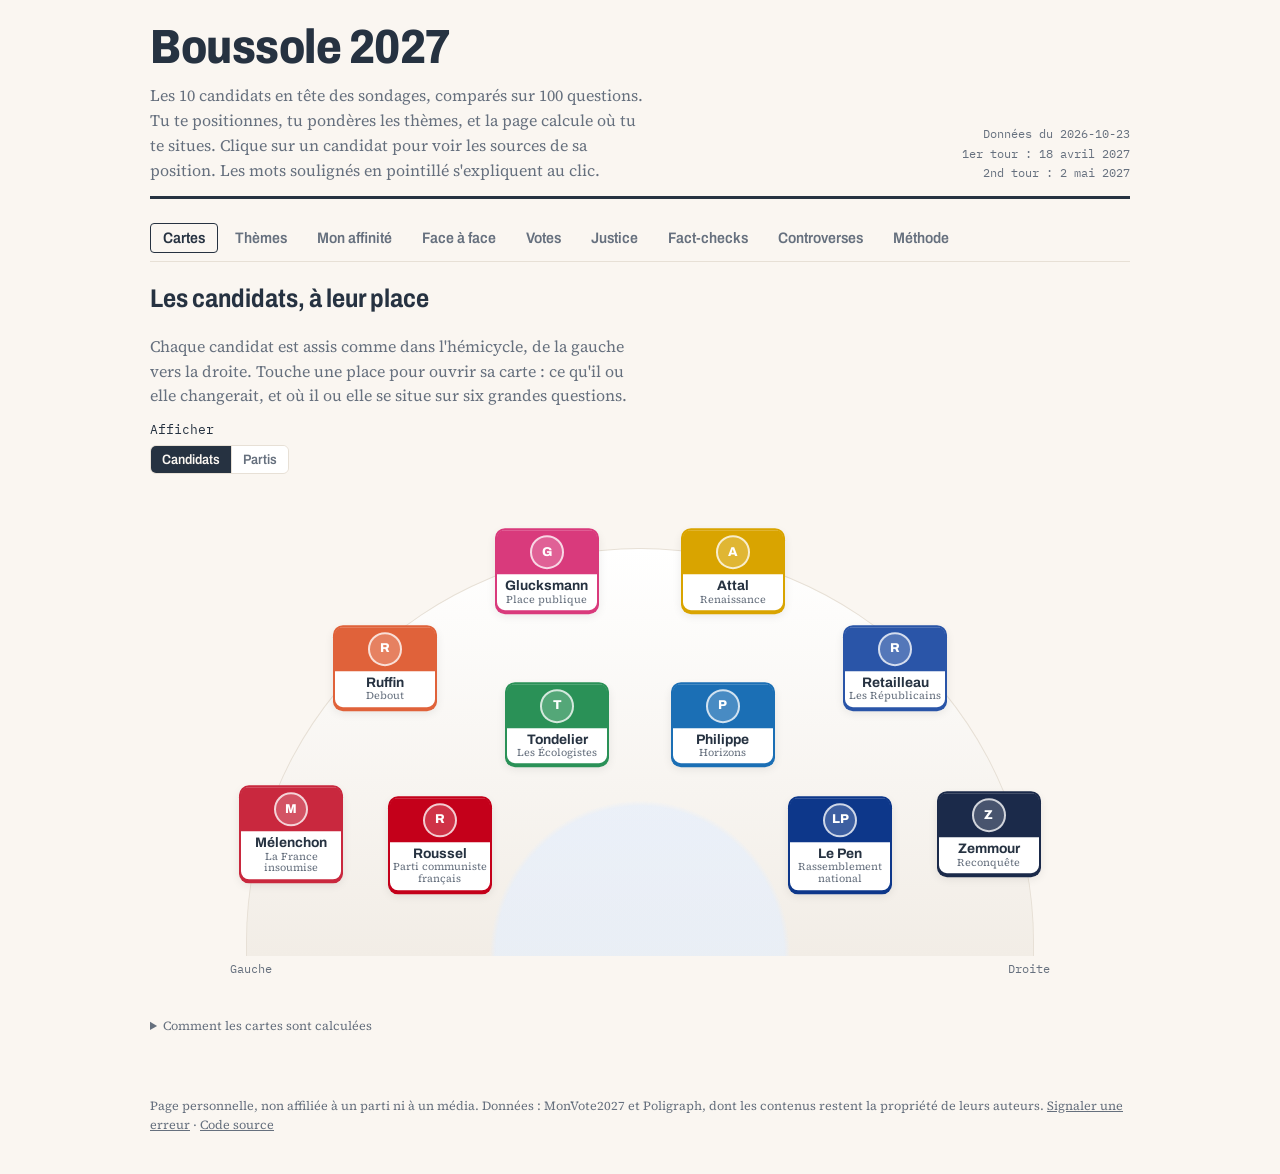
==== commit dc4c8ee3: "Palette claire fixe ; cartes en hémicycle avec ouverture en grand ; jauges plus lisibles" ====
--- a/docs/index.html
+++ b/docs/index.html
@@ -17,24 +17,15 @@
 <style>
 /* Layout: registre civique — une colonne de lecture, onglets en tête, chaque question est une ligne de vote à 5 cases (−− à ++) */
 :root{
-  --bg:#f6f7f9; --surface:#ffffff; --ink:#16202c; --muted:#5b6675; --line:#d9dee6;
-  --accent:#1f4f8a; --accent-soft:#e3ecf7;
-  --neg:#a8432f; --neg-soft:#f6e3dd; --pos:#2c6e5a; --pos-soft:#dcefe8; --mid:#e9ecf1;
-  --warn:#8a5a00; --warn-soft:#fbefd2;
+  --bg:#faf6f1; --surface:#ffffff; --ink:#263241; --muted:#66707e; --line:#e7e0d6;
+  --accent:#3f6fb5; --accent-soft:#e5eefb;
+  --neg:#c0553f; --neg-soft:#fbe6df; --pos:#3a8a6c; --pos-soft:#ddf2e8; --mid:#f2ede6;
+  --warn:#a4720e; --warn-soft:#fcf0d6; color-scheme:light;
   --f-display:"Archivo","Arial Narrow",system-ui,sans-serif;
   --f-body:"Source Serif 4",Georgia,serif;
   --f-mono:"IBM Plex Mono",ui-monospace,Menlo,monospace;
 }
-@media (prefers-color-scheme: dark){:root:not([data-theme="light"]){
-  --bg:#0f141b; --surface:#171e28; --ink:#e7ecf2; --muted:#9aa6b5; --line:#2a3442;
-  --accent:#7fb0ec; --accent-soft:#1c2c42;
-  --neg:#e08a74; --neg-soft:#3a221c; --pos:#7cc7ad; --pos-soft:#17302a; --mid:#222b37;
-  --warn:#e5b65a; --warn-soft:#352a12; color-scheme:dark}}
-:root[data-theme="dark"]{
-  --bg:#0f141b; --surface:#171e28; --ink:#e7ecf2; --muted:#9aa6b5; --line:#2a3442;
-  --accent:#7fb0ec; --accent-soft:#1c2c42;
-  --neg:#e08a74; --neg-soft:#3a221c; --pos:#7cc7ad; --pos-soft:#17302a; --mid:#222b37;
-  --warn:#e5b65a; --warn-soft:#352a12; color-scheme:dark}
+/* Palette unique, claire et pastel : le site ne suit pas le mode sombre du navigateur. */
 body{background:var(--bg);color:var(--ink);font-family:var(--f-body);font-size:16px;line-height:1.55}
 .wrap{max-width:980px;margin:0 auto;padding-left:max(16px,env(safe-area-inset-left,0px));padding-right:max(16px,env(safe-area-inset-right,0px));padding-block:20px 60px}
 h1,h2,h3,h4{font-family:var(--f-display);font-stretch:85%;text-wrap:balance;margin:0;line-height:1.15}
@@ -305,11 +296,14 @@
 .cname{font-family:var(--f-display);font-weight:800;font-size:1.3rem;line-height:1.1}
 .csub{font-size:.82rem;opacity:.9}
 .cfam{display:flex;justify-content:space-between;align-items:center;padding:6px 14px;font-size:.8rem;font-weight:600;background:color-mix(in srgb,var(--pc) 12%,var(--surface));color:var(--ink)}
-.cgauges{display:grid;gap:7px;padding:10px 14px 4px}
-.cg-l{display:flex;justify-content:space-between;font-size:.68rem;color:var(--muted);font-family:var(--f-mono)}
-.cg-t{position:relative;height:8px;border-radius:4px;background:linear-gradient(90deg,var(--mid),var(--line),var(--mid))}
-.cg-m{position:absolute;left:50%;top:-2px;width:1px;height:12px;background:var(--muted)}
-.cg-d{position:absolute;top:-3px;width:14px;height:14px;margin-left:-7px;border-radius:50%;background:var(--pc);border:2px solid var(--surface);box-shadow:0 0 0 1px var(--pc)}
+.cgauges{display:grid;gap:6px;padding:10px 14px 4px}
+.cg{display:grid;grid-template-columns:82px minmax(0,1fr);align-items:start;gap:8px}
+.cg-t{font-family:var(--f-display);font-weight:700;font-size:.76rem;color:var(--ink);line-height:1;padding-top:1px}
+.cg-r{display:grid;gap:2px}
+.cg-e{display:flex;justify-content:space-between;font-family:var(--f-mono);font-size:.6rem;color:var(--muted);line-height:1.1}
+.cg-bar{position:relative;height:8px;border-radius:4px;background:var(--mid);border:1px solid var(--line)}
+.cg-m{position:absolute;left:50%;top:-3px;width:1px;height:12px;background:var(--muted)}
+.cg-d{position:absolute;top:-4px;width:14px;height:14px;margin-left:-7px;border-radius:50%;background:var(--pc);border:2px solid var(--surface);box-shadow:0 0 0 1px var(--pc)}
 .csec{padding:8px 14px}
 .cst{font-family:var(--f-mono);font-size:.7rem;text-transform:uppercase;letter-spacing:.08em;font-weight:700;color:var(--pc);filter:saturate(1.2)}
 .clist{margin:6px 0 0;padding:0;list-style:none;display:grid;gap:5px;font-size:.92rem}
@@ -319,6 +313,29 @@
 .clinks{display:flex;flex-wrap:wrap;gap:10px;padding:4px 14px 8px;font-size:.85rem}
 .cflip{margin:auto 14px 12px;align-self:flex-start;font:inherit;font-weight:600;font-size:.85rem;border:1px solid var(--pc);color:var(--ink);background:var(--surface);border-radius:999px;padding:6px 14px;cursor:pointer}
 .cflip:hover{background:color-mix(in srgb,var(--pc) 10%,var(--surface))}.cflip:focus-visible{outline:2px solid var(--accent)}
+/* Hémicycle */
+.hemi{position:relative;width:100%;max-width:820px;margin:14px auto 30px;aspect-ratio:2/1.08}
+.hemi-floor{position:absolute;left:2%;right:2%;bottom:0;height:92%;border-radius:999px 999px 0 0;background:radial-gradient(ellipse at 50% 100%,color-mix(in srgb,var(--accent-soft) 70%,transparent) 0 26%,transparent 27%),linear-gradient(180deg,#fff,var(--mid));border:1px solid var(--line);border-bottom:0}
+.hemi-lab{position:absolute;left:0;right:0;bottom:-22px;display:flex;justify-content:space-between;font-family:var(--f-mono);font-size:.72rem;color:var(--muted)}
+.seat{all:unset;box-sizing:border-box;position:absolute;transform:translate(-50%,-50%);width:clamp(62px,13%,104px);cursor:pointer;display:flex;flex-direction:column;align-items:center;text-align:center;background:var(--surface);border:2px solid var(--pc);border-radius:10px;padding:0 0 5px;box-shadow:0 2px 0 var(--pc),0 4px 10px rgba(0,0,0,.08);transition:transform .15s,box-shadow .15s}
+.seat:hover,.seat:focus-visible{transform:translate(-50%,-56%) scale(1.06);box-shadow:0 3px 0 var(--pc),0 8px 18px rgba(0,0,0,.14);outline:none;z-index:2}
+.seat-h{width:100%;background:var(--pc);border-radius:7px 7px 0 0;display:flex;justify-content:center;padding:5px 0}
+.seat-i{width:30px;height:30px;border-radius:50%;background:rgba(255,255,255,.2);border:2px solid rgba(255,255,255,.75);color:#fff;font-family:var(--f-display);font-weight:800;font-size:.8rem;display:flex;align-items:center;justify-content:center}
+.seat-n{font-family:var(--f-display);font-weight:700;font-size:clamp(.62rem,1.6vw,.86rem);margin-top:4px;padding:0 3px;line-height:1.1}
+.seat-p{font-size:clamp(.5rem,1.2vw,.66rem);color:var(--muted);padding:0 3px;line-height:1.1}
+@media (max-width:520px){.hemi{aspect-ratio:1/0.82}.seat-p{display:none}.seat-i{width:24px;height:24px;font-size:.66rem}}
+/* Carte en grand */
+#cmodal{position:fixed;inset:0;z-index:50;display:flex;align-items:center;justify-content:center;padding:16px}
+#cmodal[hidden]{display:none}
+.cm-back{position:absolute;inset:0;background:rgba(38,50,65,.42);backdrop-filter:blur(4px);-webkit-backdrop-filter:blur(4px)}
+.cm-box{position:relative;width:min(440px,100%);max-height:calc(100vh - 32px);overflow:auto;animation:cmIn .22s ease-out;padding-top:6px}
+.cm-box .cface{font-size:1.02rem}
+.cm-x{position:absolute;top:10px;right:10px;z-index:3;width:34px;height:34px;border-radius:50%;border:0;background:rgba(255,255,255,.9);font-size:1.4rem;line-height:1;cursor:pointer;color:var(--ink)}
+.cm-nav{display:flex;justify-content:space-between;gap:10px;margin-top:10px}
+.cm-arrow{font:inherit;font-weight:600;font-size:.85rem;background:var(--surface);border:1px solid var(--line);border-radius:999px;padding:6px 12px;cursor:pointer;color:var(--ink)}
+@keyframes cmIn{from{transform:scale(.85) translateY(20px);opacity:0}to{transform:none;opacity:1}}
+@media (prefers-reduced-motion:reduce){.cm-box{animation:none}.seat{transition:none}}
+body.cm-on{overflow:hidden}
 </style>
 </head>
 <body>
@@ -876,6 +893,7 @@
 let epT;document.addEventListener("input",e=>{if(e.target.id==="pv-q"){clearTimeout(epT);const v=e.target.value;epT=setTimeout(()=>{PV.q=v;PV.n=20;renderEP();const i=document.getElementById("pv-q");if(i){i.focus();i.setSelectionRange(v.length,v.length)}},250)}});
 document.addEventListener("click",e=>{
  const cf=e.target.closest("[data-cflip]");if(cf){const c=cf.dataset.cflip;CM.flip[c]=!CM.flip[c];const el=cf.closest(".ccardx");if(el)el.classList.toggle("flipped",CM.flip[c]);return}
+ if(e.target.closest("[data-cgo]")&&CM.open)closeCard();
  const cmo=e.target.closest("[data-cmode]");if(cmo){CM.mode=cmo.dataset.cmode;renderCartes();return}
  const cg=e.target.closest("[data-cgo]");if(cg){const c=cg.dataset.c,v=cg.dataset.cgo;
   if(v==="duel"){DU={...DU,a:c,b:DU.b===c?DU.a:DU.b,open:null};renderDuel();show("duel")}
@@ -1015,12 +1033,12 @@
 };
 /* 6 jauges : chaque question compte +1 ou −1 selon qu'être « pour » pousse vers la droite de la jauge. */
 const AXES=[
- {id:"eco",g:"Plus d'État",d:"Plus de marché",q:{q3:-1,q8:-1,q9:-1,q11:1,q18:-1,q38:-1,q39:1,q41:-1,q45:-1,q47:1,q54:-1,q56:1,q64:-1,q82:-1,q87:-1,q89:-1,q93:-1,q31:1}},
- {id:"immig",g:"Immigration : ouverture",d:"Immigration : fermeture",q:{q1:1,q19:1,q21:1,q22:1,q23:-1,q24:1,q25:1,q27:-1,q28:-1,q42:1,q66:1}},
- {id:"europe",g:"Plus d'Europe",d:"Plus de souveraineté nationale",q:{q6:1,q67:-1,q72:-1,q12:1,q5:-1}},
- {id:"eco2",g:"Écologie prioritaire",d:"Écologie secondaire",q:{q15:-1,q44:-1,q53:-1,q57:-1,q58:-1,q59:-1,q61:-1,q62:-1,q77:-1,q99:-1,q98:-1,q100:1}},
- {id:"secu",g:"Prévention",d:"Fermeté",q:{q2:1,q29:1,q30:1,q32:-1,q35:1,q33:-1,q70:-1,q96:1,q14:1,q48:1}},
- {id:"instit",g:"Changer les institutions",d:"Garder les institutions",q:{q7:-1,q13:-1,q73:-1,q74:-1,q75:-1,q86:-1,q34:-1}}
+ {id:"eco",t:"Économie",g:"État",d:"Marché",q:{q3:-1,q8:-1,q9:-1,q11:1,q18:-1,q38:-1,q39:1,q41:-1,q45:-1,q47:1,q54:-1,q56:1,q64:-1,q82:-1,q87:-1,q89:-1,q93:-1,q31:1}},
+ {id:"immig",t:"Immigration",g:"Ouverture",d:"Fermeture",q:{q1:1,q19:1,q21:1,q22:1,q23:-1,q24:1,q25:1,q27:-1,q28:-1,q42:1,q66:1}},
+ {id:"europe",t:"Europe",g:"Plus d'UE",d:"Souveraineté",q:{q6:1,q67:-1,q72:-1,q12:1,q5:-1}},
+ {id:"eco2",t:"Écologie",g:"Prioritaire",d:"Secondaire",q:{q15:-1,q44:-1,q53:-1,q57:-1,q58:-1,q59:-1,q61:-1,q62:-1,q77:-1,q99:-1,q98:-1,q100:1}},
+ {id:"secu",t:"Sécurité",g:"Prévention",d:"Fermeté",q:{q2:1,q29:1,q30:1,q32:-1,q35:1,q33:-1,q70:-1,q96:1,q14:1,q48:1}},
+ {id:"instit",t:"Institutions",g:"Changer",d:"Garder",q:{q7:-1,q13:-1,q73:-1,q74:-1,q75:-1,q86:-1,q34:-1}}
 ];
 const PMETA={
  melenchon:{p:"La France insoumise",col:"#c9283e",fam:"Gauche radicale"},
@@ -1050,8 +1068,8 @@
  const by=l=>l.sort((a,b)=>b[2]-a[2]||a[1].n-b[1].n);
  return {rupt:by(rupt),keep:by(keep),soft:by(soft)};
 }
-function gauge(c,ax){const [s,n]=axisScore(c,ax);if(s==null)return "";const pct=Math.round((s+1)/2*100);
- return `<div class="cg"><div class="cg-l"><span>${ax.g}</span><span>${ax.d}</span></div><div class="cg-t" role="img" aria-label="${ax.g} ↔ ${ax.d} : ${pct} sur 100"><span class="cg-m"></span><span class="cg-d" style="left:${pct}%"></span></div></div>`}
+function gauge(c,ax){const [v,n]=axisScore(c,ax);if(v==null)return "";const pct=Math.round((v+1)/2*100);
+ return `<div class="cg"><span class="cg-t">${ax.t}</span><span class="cg-r"><span class="cg-bar" role="img" aria-label="${ax.t} : ${ax.g} ↔ ${ax.d}, ${pct} sur 100"><span class="cg-m"></span><span class="cg-d" style="left:${pct}%"></span></span><span class="cg-e"><span>${ax.g}</span><span>${ax.d}</span></span></span></div>`}
 function measuresOf(c){const out=[];for(const t of THEMES)for(const m of (t.ms||[]))if(m[0]===c&&out.length<4)out.push([t.name,m]);return out}
 function partyVotes(c){const out=[];for(const ch of ["an","ep"]){if(!PARTY[c]||!PARTY[c][ch])continue;
   const l=pAvail(ch).filter(x=>x!==c).map(x=>[x,...pAgree(c,x,ch,"all")]).filter(x=>x[1]!=null).sort((a,b)=>b[1]-a[1]);
@@ -1080,18 +1098,38 @@
   <button class="cflip" data-cflip="${c}">Retourner la carte ↻</button></div>`;
  return `<article class="ccardx${flipped?" flipped":""}" style="--pc:${pm.col}" aria-label="Carte ${NAME[c]}"><div class="cinner">${front}${back}</div></article>`;
 }
+/* Hémicycle : les 10 candidats assis de la gauche vers la droite, sur deux rangées ; un clic ouvre la carte en grand. */
+const SEATS=(()=>{const pts=[];
+ for(const [k,r] of [[4,0.6],[6,1]])for(let i=0;i<k;i++){const t=Math.PI*(1-(i+0.5)/k);pts.push({x:50+44*r*Math.cos(t),y:94-84*r*Math.sin(t),t})}
+ pts.sort((a,b)=>b.t-a.t); /* de gauche à droite, toutes rangées confondues */
+ const out={};CORD.forEach((c,i)=>out[c]=pts[i]);return out})();
+function seatHTML(c){const pm=PMETA[c],p=SEATS[c],party=CM.mode==="parti";
+ const ini=NAME[c].split(/[\s-]/).map(w=>w[0]).join("").slice(0,2).toUpperCase();
+ return `<button class="seat" data-copen="${c}" style="left:${p.x}%;top:${p.y}%;--pc:${pm.col}" aria-label="Ouvrir la carte de ${NAME[c]}">
+  <span class="seat-h"><span class="seat-i">${ini}</span></span><span class="seat-n">${party?esc(PARTY[c]&&(PARTY[c].an||PARTY[c].ep)||pm.p):NAME[c]}</span><span class="seat-p">${esc(party?NAME[c]:pm.p)}</span></button>`}
+function openCard(c){CM.open=c;CM.flip[c]=false;
+ let m=document.getElementById("cmodal");if(!m){m=document.createElement("div");m.id="cmodal";m.setAttribute("role","dialog");m.setAttribute("aria-modal","true");document.body.appendChild(m)}
+ const i=CORD.indexOf(c),prev=CORD[(i+9)%10],next=CORD[(i+1)%10];
+ m.innerHTML=`<div class="cm-back" data-cclose="1"></div><div class="cm-box"><button class="cm-x" data-cclose="1" aria-label="Fermer">×</button>${cardHTML(c)}
+  <div class="cm-nav"><button class="cm-arrow" data-copen="${prev}" aria-label="Carte précédente">‹ ${NAME[prev]}</button><button class="cm-arrow" data-copen="${next}" aria-label="Carte suivante">${NAME[next]} ›</button></div></div>`;
+ m.hidden=false;document.body.classList.add("cm-on");const b=m.querySelector(".cflip");if(b)b.focus()}
+function closeCard(){const m=document.getElementById("cmodal");if(m)m.hidden=true;document.body.classList.remove("cm-on");
+ const s=CM.open&&document.querySelector(`.seat[data-copen="${CM.open}"]`);CM.open=null;if(s)s.focus()}
+document.addEventListener("click",e=>{const o=e.target.closest("[data-copen]");if(o){openCard(o.dataset.copen);return}if(e.target.closest("[data-cclose]")){closeCard();return}});
+document.addEventListener("keydown",e=>{if(!CM.open)return;if(e.key==="Escape")closeCard();
+ if(e.key==="ArrowRight"||e.key==="ArrowLeft"){const i=CORD.indexOf(CM.open);openCard(CORD[(i+(e.key==="ArrowRight"?1:9))%10])}});
 function renderCartes(){
- const list=CORD.filter(c=>CM.filtre==="all"||PMETA[c].fam.toLowerCase().includes(CM.filtre));
- document.getElementById("v-cartes").innerHTML=`<div class="block"><h2>Les cartes des candidats</h2>
- <p class="lede">Une carte par candidat : ce qu'il ou elle changerait, et où il ou elle se situe sur six grandes questions. Clique sur « Retourner » pour voir les mesures phares et comment vote son parti.</p>
- <div class="filters"><div class="fctl"><span class="mono">Afficher</span><div class="seg" role="group">${[["cand","Candidats"],["parti","Partis"]].map(([v,t])=>`<button data-cmode="${v}" aria-pressed="${CM.mode===v}">${t}</button>`).join("")}</div></div>
- ${sel("cm-filtre","Famille",[["all","Toutes"],["gauche","Gauche"],["centre","Centre"],["droite","Droite"]],CM.filtre)}</div></div>
- <div class="cgrid">${list.map(cardHTML).join("")}</div>
+ document.getElementById("v-cartes").innerHTML=`<div class="block"><h2>Les candidats, à leur place</h2>
+ <p class="lede">Chaque candidat est assis comme dans l'hémicycle, de la gauche vers la droite. Touche une place pour ouvrir sa carte : ce qu'il ou elle changerait, et où il ou elle se situe sur six grandes questions.</p>
+ <div class="filters"><div class="fctl"><span class="mono">Afficher</span><div class="seg" role="group">${[["cand","Candidats"],["parti","Partis"]].map(([v,t])=>`<button data-cmode="${v}" aria-pressed="${CM.mode===v}">${t}</button>`).join("")}</div></div></div></div>
+ <div class="hemi" role="group" aria-label="Hémicycle des candidats"><div class="hemi-floor"></div>${CORD.map(seatHTML).join("")}<div class="hemi-lab"><span>Gauche</span><span>Droite</span></div></div>
  <details class="block"><summary class="src">Comment les cartes sont calculées</summary>
- <p class="src"><b>Ce qui changerait</b> : parmi les 100 questions MonVote2027, celles où le candidat est « tout à fait pour » un changement par rapport à la situation actuelle (telle que décrite par MonVote), ou « tout à fait contre » ce qui existe déjà. On affiche les 5 où il se distingue le plus des autres candidats, avec au plus 2 par thème pour donner une vue d'ensemble. Le compteur « changements forts » indique combien de questions sont dans ce cas. S'il en a moins de 3, on complète avec ses positions « plutôt pour » (marquées). Les libellés reprennent les phrases MonVote en version courte.</p>
+ <p class="src"><b>Placement</b> : ordre gauche-droite habituel de la science politique, avec la famille politique indiquée sur chaque carte. Ce n'est pas un classement des candidats.</p>
+ <p class="src"><b>Ce qui changerait</b> : parmi les 100 questions MonVote2027, celles où le candidat est « tout à fait pour » un changement par rapport à la situation actuelle (telle que décrite par MonVote), ou « tout à fait contre » ce qui existe déjà. On affiche les 5 où il se distingue le plus des autres candidats, avec au plus 2 par thème. S'il en a moins de 3, on complète avec ses positions « plutôt pour » (marquées). Les libellés reprennent les phrases MonVote en version courte.</p>
  <p class="src"><b>Jauges</b> : moyenne de ses positions sur un groupe de questions (liste dans le code source), de la même façon pour tous. Le trait du milieu = position neutre. Une jauge résume une tendance, pas un programme.</p>
  <p class="src"><b>Famille politique</b> : classification courante en science politique et dans la presse. Le classement du RN à l'extrême droite par le ministère de l'Intérieur a été validé par le Conseil d'État en 2024.</p>
  <p class="src"><b>Partis</b> : la carte reprend les positions du candidat (le programme du parti pour 2027) et ajoute la façon dont son groupe vote réellement.</p></details>`;
+ if(CM.open)openCard(CM.open);
 }
 
 </script>
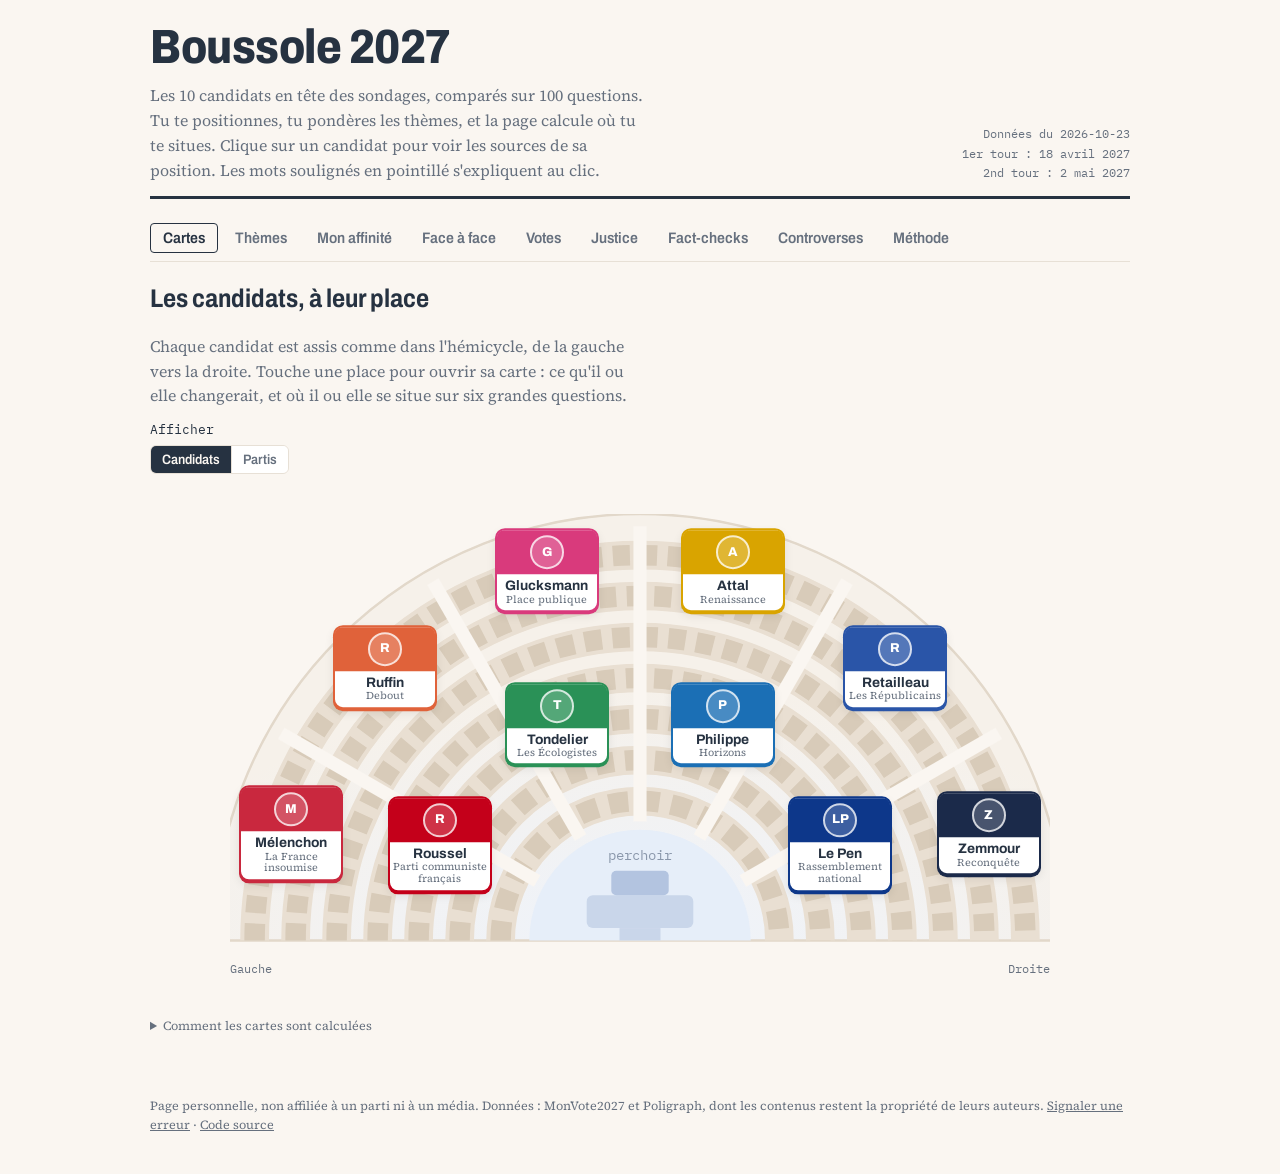
==== commit b393a81f: "Cartes : dessin de l'hémicycle (gradins, allées, perchoir)" ====
--- a/docs/index.html
+++ b/docs/index.html
@@ -315,7 +315,7 @@
 .cflip:hover{background:color-mix(in srgb,var(--pc) 10%,var(--surface))}.cflip:focus-visible{outline:2px solid var(--accent)}
 /* Hémicycle */
 .hemi{position:relative;width:100%;max-width:820px;margin:14px auto 30px;aspect-ratio:2/1.08}
-.hemi-floor{position:absolute;left:2%;right:2%;bottom:0;height:92%;border-radius:999px 999px 0 0;background:radial-gradient(ellipse at 50% 100%,color-mix(in srgb,var(--accent-soft) 70%,transparent) 0 26%,transparent 27%),linear-gradient(180deg,#fff,var(--mid));border:1px solid var(--line);border-bottom:0}
+.hemi-svg{position:absolute;left:0;right:0;bottom:0;width:100%;height:100%}
 .hemi-lab{position:absolute;left:0;right:0;bottom:-22px;display:flex;justify-content:space-between;font-family:var(--f-mono);font-size:.72rem;color:var(--muted)}
 .seat{all:unset;box-sizing:border-box;position:absolute;transform:translate(-50%,-50%);width:clamp(62px,13%,104px);cursor:pointer;display:flex;flex-direction:column;align-items:center;text-align:center;background:var(--surface);border:2px solid var(--pc);border-radius:10px;padding:0 0 5px;box-shadow:0 2px 0 var(--pc),0 4px 10px rgba(0,0,0,.08);transition:transform .15s,box-shadow .15s}
 .seat:hover,.seat:focus-visible{transform:translate(-50%,-56%) scale(1.06);box-shadow:0 3px 0 var(--pc),0 8px 18px rgba(0,0,0,.14);outline:none;z-index:2}
@@ -1081,6 +1081,8 @@
  /* 5 changements, au plus 2 par thème, pour donner une vue d'ensemble */
  const pool=d.rupt.length>=3?d.rupt:d.rupt.concat(d.soft.map(x=>[x[0]+" (plutôt)",x[1],x[2]]));
  const per={},top=[];for(const r of pool){const t=r[1].theme;if((per[t]||0)>=2)continue;per[t]=(per[t]||0)+1;top.push(r);if(top.length===5)break}
+ /* même ordre sur toutes les cartes : l'ordre des thèmes du site */
+ const TO=THEMES.map(t=>t.id);top.sort((a,b)=>TO.indexOf(a[1].theme)-TO.indexOf(b[1].theme)||a[1].n-b[1].n);
  const dv=(typeof DITVOTE!=="undefined"?DITVOTE.filter(x=>x.cand===c).length:0);
  const front=`<div class="cface cfront">
   <div class="chead" style="background:${pm.col}"><span class="cini">${party?esc(PARTY[c]&&(PARTY[c].an||PARTY[c].ep)||pm.p).slice(0,3):ini}</span><div><div class="cname">${party?esc(pm.p):NAME[c]}</div><div class="csub">${party?"candidat : "+NAME[c]:esc(pm.p)}</div></div></div>
@@ -1118,14 +1120,23 @@
 document.addEventListener("click",e=>{const o=e.target.closest("[data-copen]");if(o){openCard(o.dataset.copen);return}if(e.target.closest("[data-cclose]")){closeCard();return}});
 document.addEventListener("keydown",e=>{if(!CM.open)return;if(e.key==="Escape")closeCard();
  if(e.key==="ArrowRight"||e.key==="ArrowLeft"){const i=CORD.indexOf(CM.open);openCard(CORD[(i+(e.key==="ArrowRight"?1:9))%10])}});
+const HEMI_SVG=`<svg class="hemi-svg" viewBox="0 0 200 108" preserveAspectRatio="none" aria-hidden="true">
+<defs><radialGradient id="hf" cx="50%" cy="100%" r="60%"><stop offset="0" stop-color="#eef3fb"/><stop offset="1" stop-color="#f6f1ea"/></radialGradient></defs>
+<path d="M-4,104 A104,104 0 0 1 204,104 Z" fill="url(#hf)" stroke="#e2d8ca" stroke-width=".6"/>
+<path d="M66,104 A34,34 0 0 1 134,104" fill="none" stroke="#e9dfd2" stroke-width="7" stroke-linecap="butt"/><path d="M66,104 A34,34 0 0 1 134,104" fill="none" stroke="#d8cbb9" stroke-width="5" stroke-dasharray="4.73 2.90"/><path d="M56,104 A44,44 0 0 1 144,104" fill="none" stroke="#e9dfd2" stroke-width="7" stroke-linecap="butt"/><path d="M56,104 A44,44 0 0 1 144,104" fill="none" stroke="#d8cbb9" stroke-width="5" stroke-dasharray="4.51 2.76"/><path d="M46,104 A54,54 0 0 1 154,104" fill="none" stroke="#e9dfd2" stroke-width="7" stroke-linecap="butt"/><path d="M46,104 A54,54 0 0 1 154,104" fill="none" stroke="#d8cbb9" stroke-width="5" stroke-dasharray="4.38 2.69"/><path d="M36,104 A64,64 0 0 1 164,104" fill="none" stroke="#e9dfd2" stroke-width="7" stroke-linecap="butt"/><path d="M36,104 A64,64 0 0 1 164,104" fill="none" stroke="#d8cbb9" stroke-width="5" stroke-dasharray="4.30 2.63"/><path d="M26,104 A74,74 0 0 1 174,104" fill="none" stroke="#e9dfd2" stroke-width="7" stroke-linecap="butt"/><path d="M26,104 A74,74 0 0 1 174,104" fill="none" stroke="#d8cbb9" stroke-width="5" stroke-dasharray="4.24 2.60"/><path d="M16,104 A84,84 0 0 1 184,104" fill="none" stroke="#e9dfd2" stroke-width="7" stroke-linecap="butt"/><path d="M16,104 A84,84 0 0 1 184,104" fill="none" stroke="#d8cbb9" stroke-width="5" stroke-dasharray="4.20 2.57"/><path d="M6,104 A94,94 0 0 1 194,104" fill="none" stroke="#e9dfd2" stroke-width="7" stroke-linecap="butt"/><path d="M6,104 A94,94 0 0 1 194,104" fill="none" stroke="#d8cbb9" stroke-width="5" stroke-dasharray="4.16 2.55"/><line x1="125.1" y1="89.5" x2="187.5" y2="53.5" stroke="#faf6f1" stroke-width="3.2"/><line x1="114.5" y1="78.9" x2="150.5" y2="16.5" stroke="#faf6f1" stroke-width="3.2"/><line x1="100.0" y1="75.0" x2="100.0" y2="3.0" stroke="#faf6f1" stroke-width="3.2"/><line x1="85.5" y1="78.9" x2="49.5" y2="16.5" stroke="#faf6f1" stroke-width="3.2"/><line x1="74.9" y1="89.5" x2="12.5" y2="53.5" stroke="#faf6f1" stroke-width="3.2"/>
+<path d="M73,104 A27,27 0 0 1 127,104 Z" fill="#e6eef9"/>
+<rect x="87" y="93" width="26" height="8" rx="1.5" fill="#c9d6ea"/><rect x="93" y="87" width="14" height="6" rx="1.2" fill="#b3c4e0"/>
+<rect x="95" y="101" width="10" height="3" fill="#c9d6ea"/>
+<text x="100" y="84.5" text-anchor="middle" font-size="3.4" fill="#8a97ab" font-family="IBM Plex Mono,monospace">perchoir</text>
+</svg>`;
 function renderCartes(){
  document.getElementById("v-cartes").innerHTML=`<div class="block"><h2>Les candidats, à leur place</h2>
  <p class="lede">Chaque candidat est assis comme dans l'hémicycle, de la gauche vers la droite. Touche une place pour ouvrir sa carte : ce qu'il ou elle changerait, et où il ou elle se situe sur six grandes questions.</p>
  <div class="filters"><div class="fctl"><span class="mono">Afficher</span><div class="seg" role="group">${[["cand","Candidats"],["parti","Partis"]].map(([v,t])=>`<button data-cmode="${v}" aria-pressed="${CM.mode===v}">${t}</button>`).join("")}</div></div></div></div>
- <div class="hemi" role="group" aria-label="Hémicycle des candidats"><div class="hemi-floor"></div>${CORD.map(seatHTML).join("")}<div class="hemi-lab"><span>Gauche</span><span>Droite</span></div></div>
+ <div class="hemi" role="group" aria-label="Hémicycle des candidats">`+HEMI_SVG+`${CORD.map(seatHTML).join("")}<div class="hemi-lab"><span>Gauche</span><span>Droite</span></div></div>
  <details class="block"><summary class="src">Comment les cartes sont calculées</summary>
  <p class="src"><b>Placement</b> : ordre gauche-droite habituel de la science politique, avec la famille politique indiquée sur chaque carte. Ce n'est pas un classement des candidats.</p>
- <p class="src"><b>Ce qui changerait</b> : parmi les 100 questions MonVote2027, celles où le candidat est « tout à fait pour » un changement par rapport à la situation actuelle (telle que décrite par MonVote), ou « tout à fait contre » ce qui existe déjà. On affiche les 5 où il se distingue le plus des autres candidats, avec au plus 2 par thème. S'il en a moins de 3, on complète avec ses positions « plutôt pour » (marquées). Les libellés reprennent les phrases MonVote en version courte.</p>
+ <p class="src"><b>Ce qui changerait</b> : parmi les 100 questions MonVote2027, celles où le candidat est « tout à fait pour » un changement par rapport à la situation actuelle (telle que décrite par MonVote), ou « tout à fait contre » ce qui existe déjà. On affiche les 5 où il se distingue le plus des autres candidats, avec au plus 2 par thème, puis rangées dans le même ordre de thèmes sur toutes les cartes. S'il en a moins de 3, on complète avec ses positions « plutôt pour » (marquées). Les libellés reprennent les phrases MonVote en version courte.</p>
  <p class="src"><b>Jauges</b> : moyenne de ses positions sur un groupe de questions (liste dans le code source), de la même façon pour tous. Le trait du milieu = position neutre. Une jauge résume une tendance, pas un programme.</p>
  <p class="src"><b>Famille politique</b> : classification courante en science politique et dans la presse. Le classement du RN à l'extrême droite par le ministère de l'Intérieur a été validé par le Conseil d'État en 2024.</p>
  <p class="src"><b>Partis</b> : la carte reprend les positions du candidat (le programme du parti pour 2027) et ajoute la façon dont son groupe vote réellement.</p></details>`;
